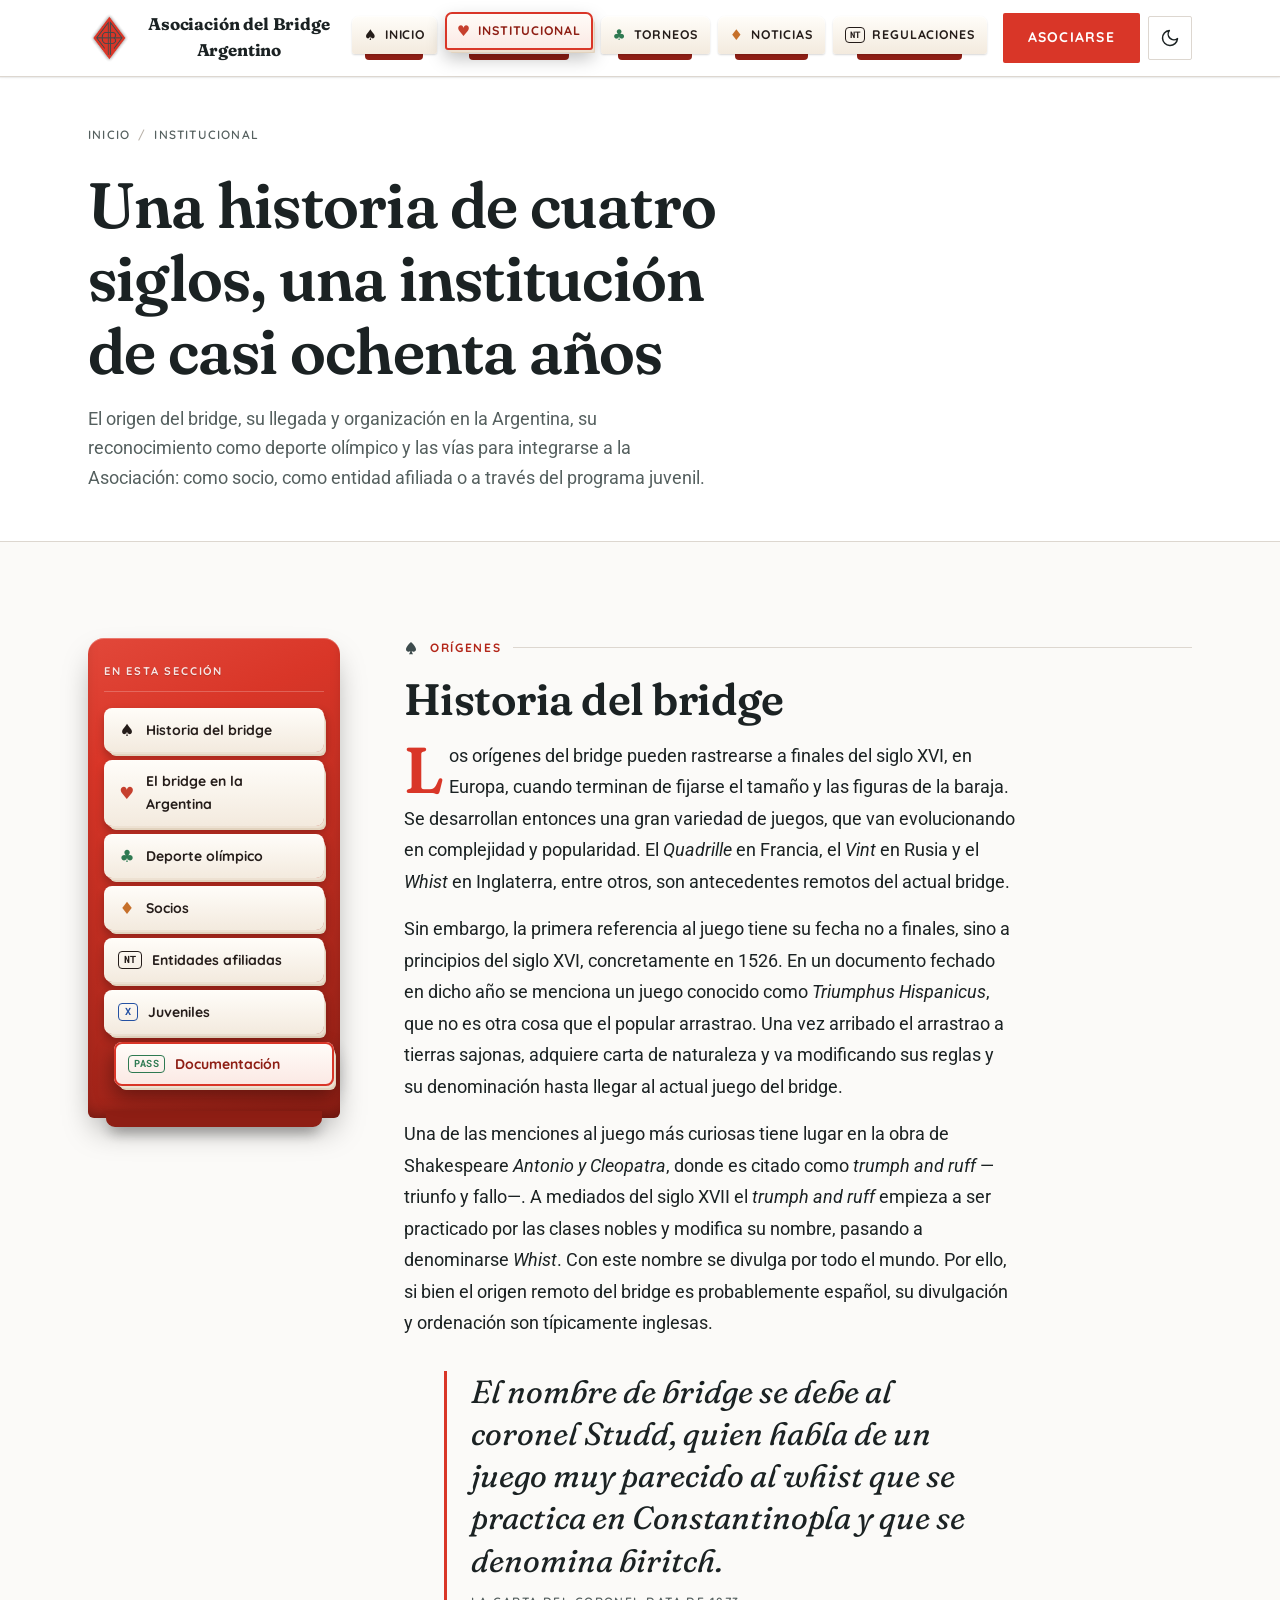
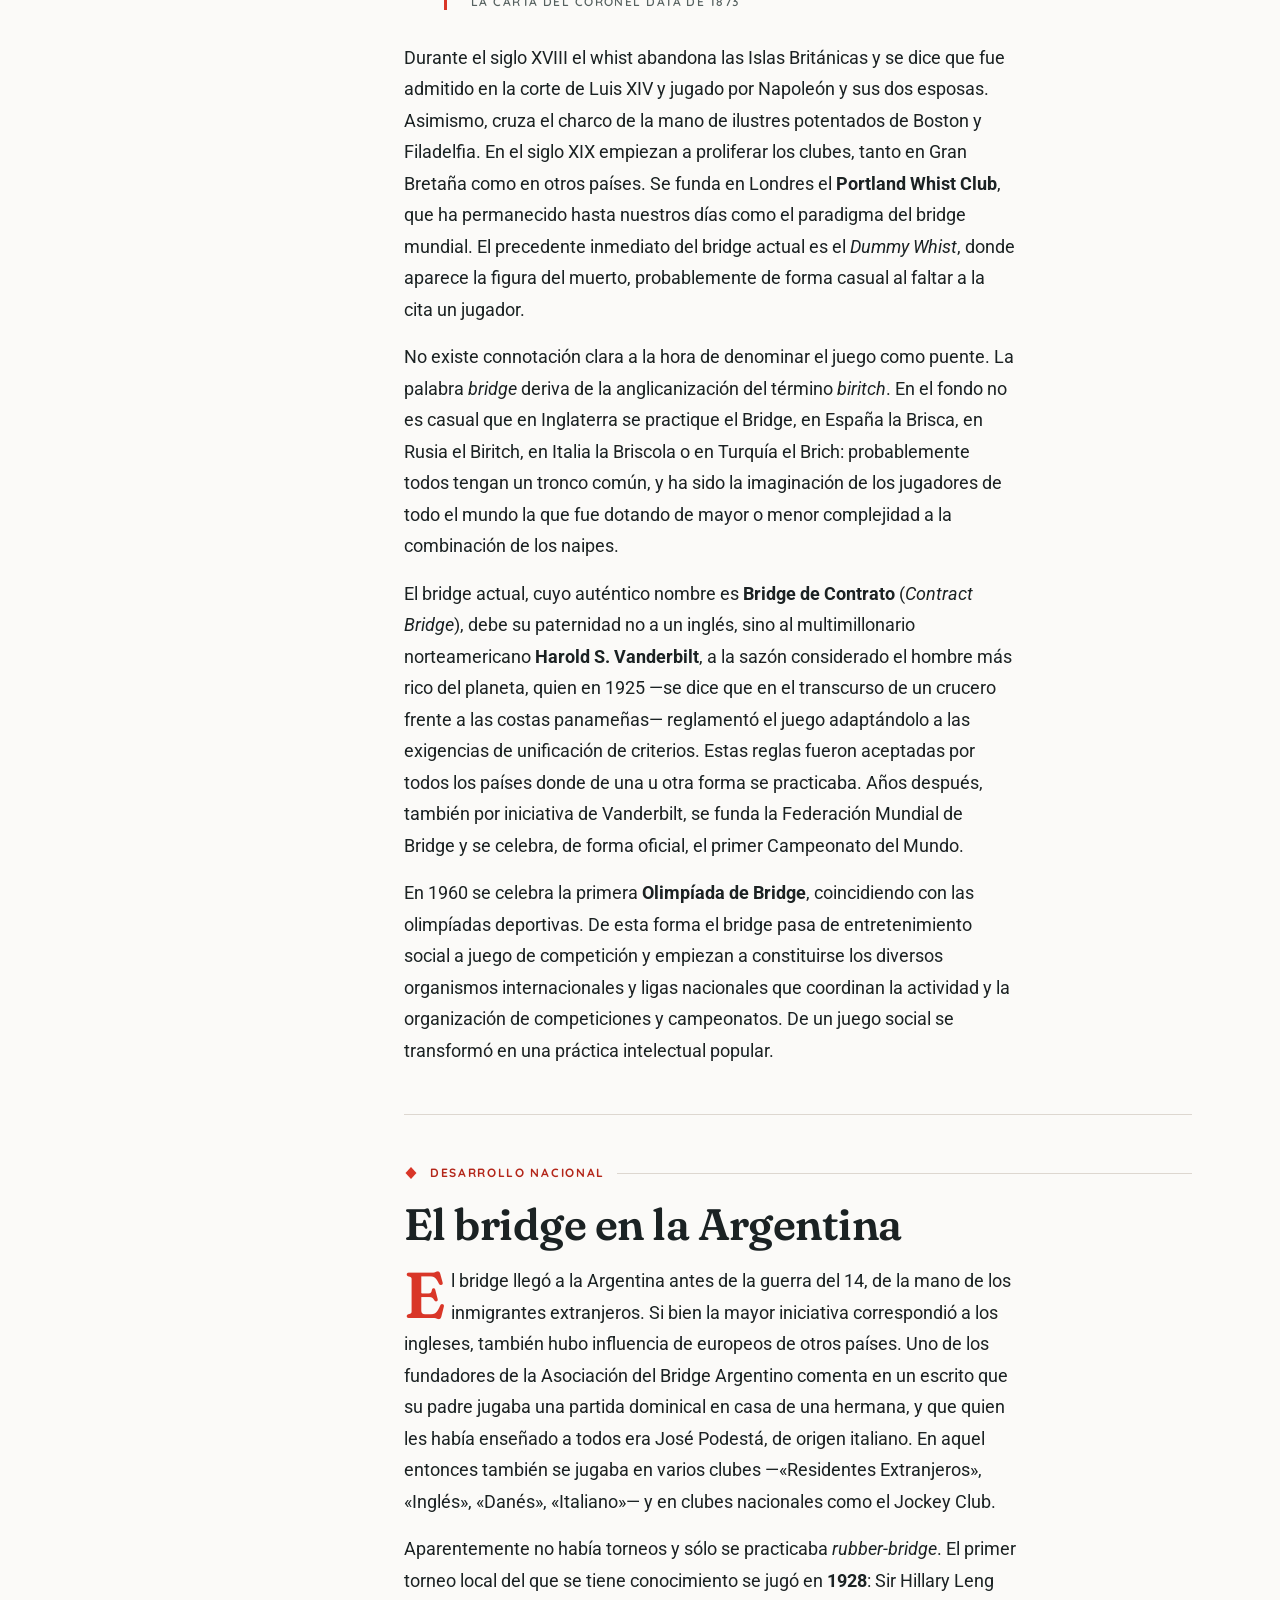
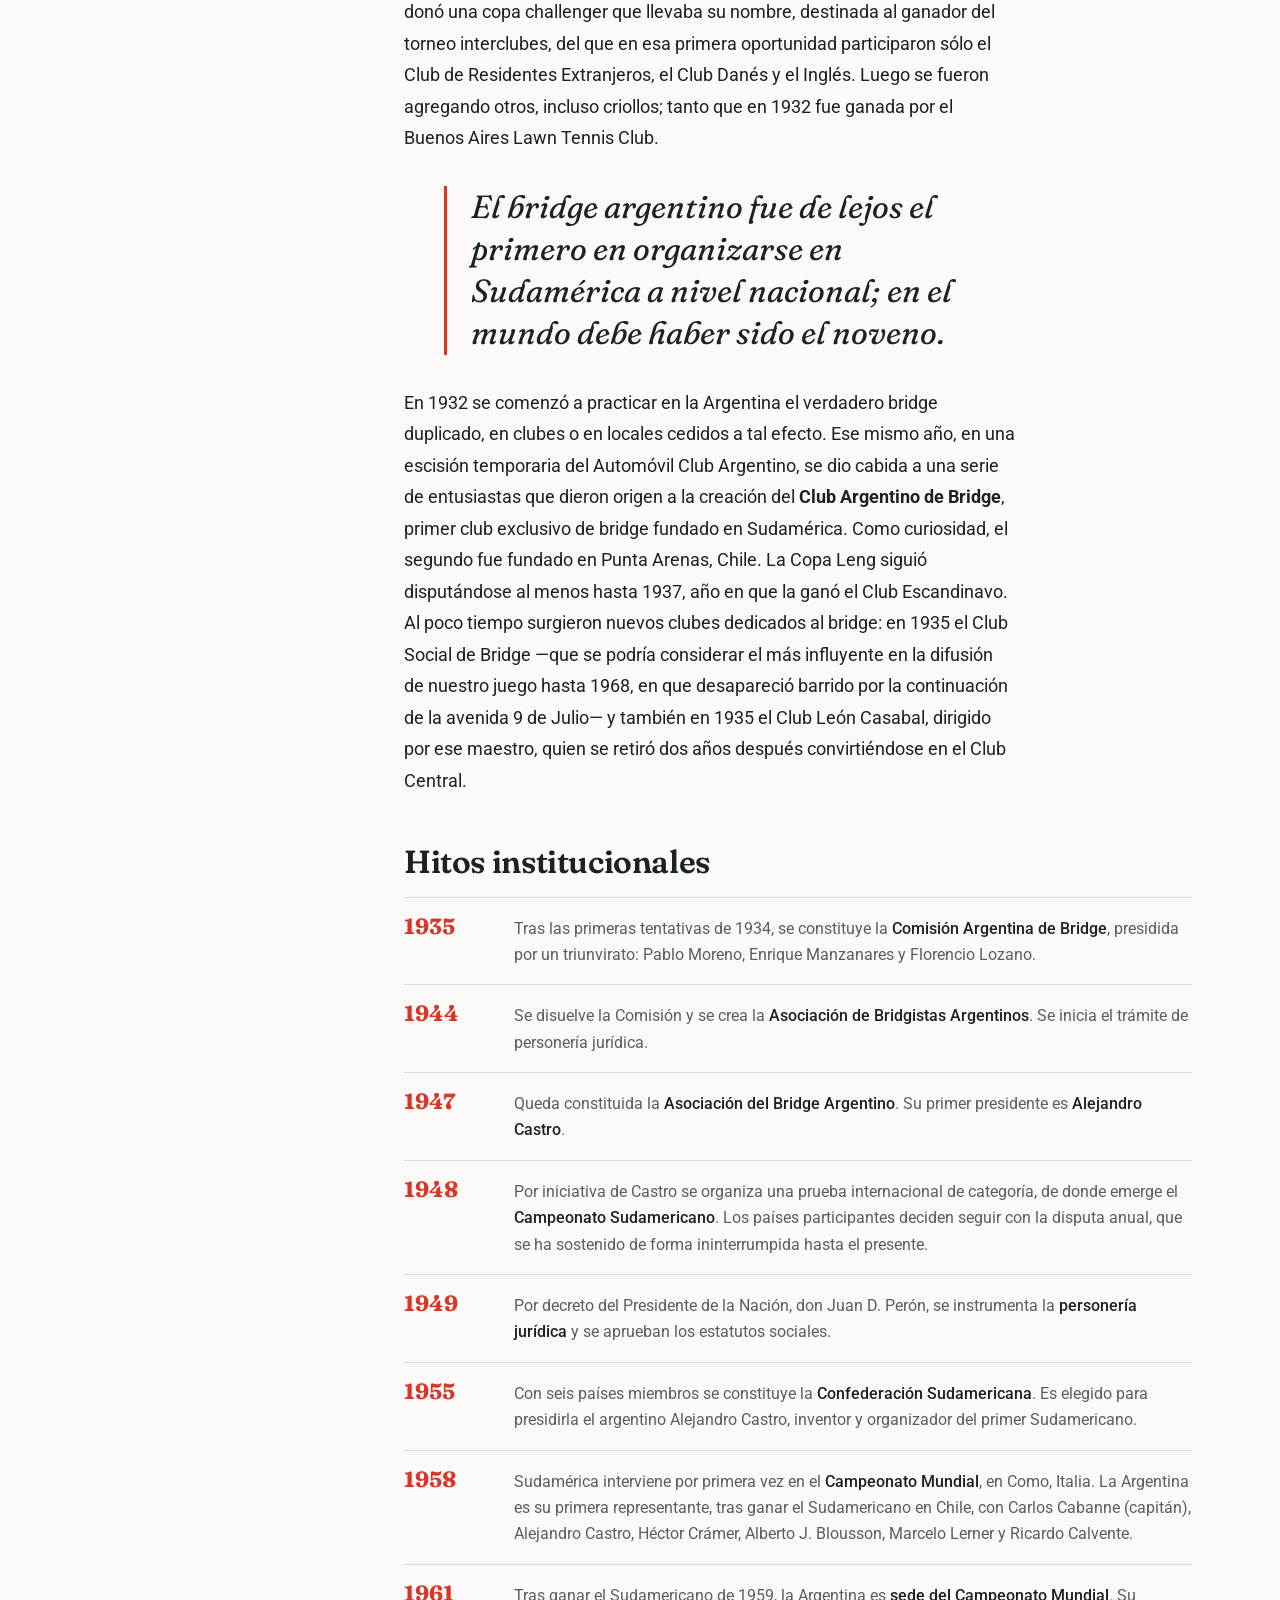
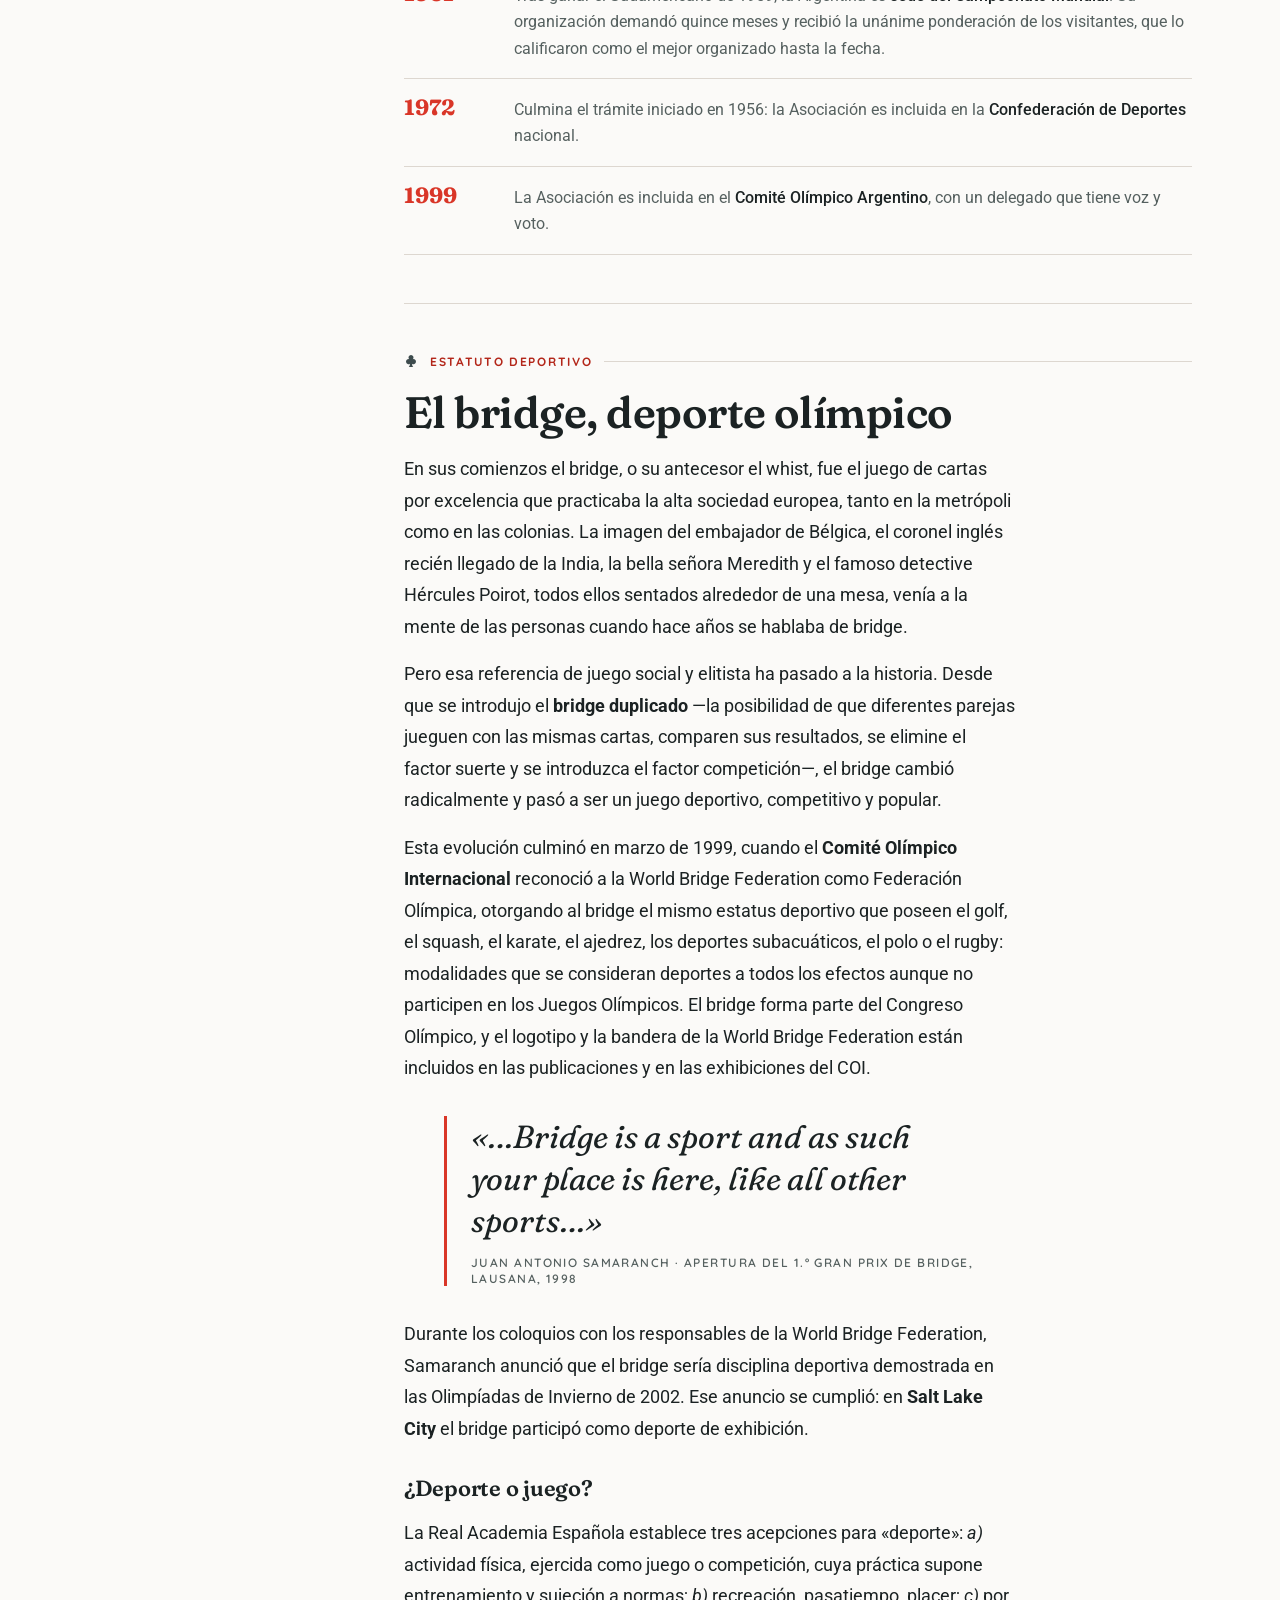
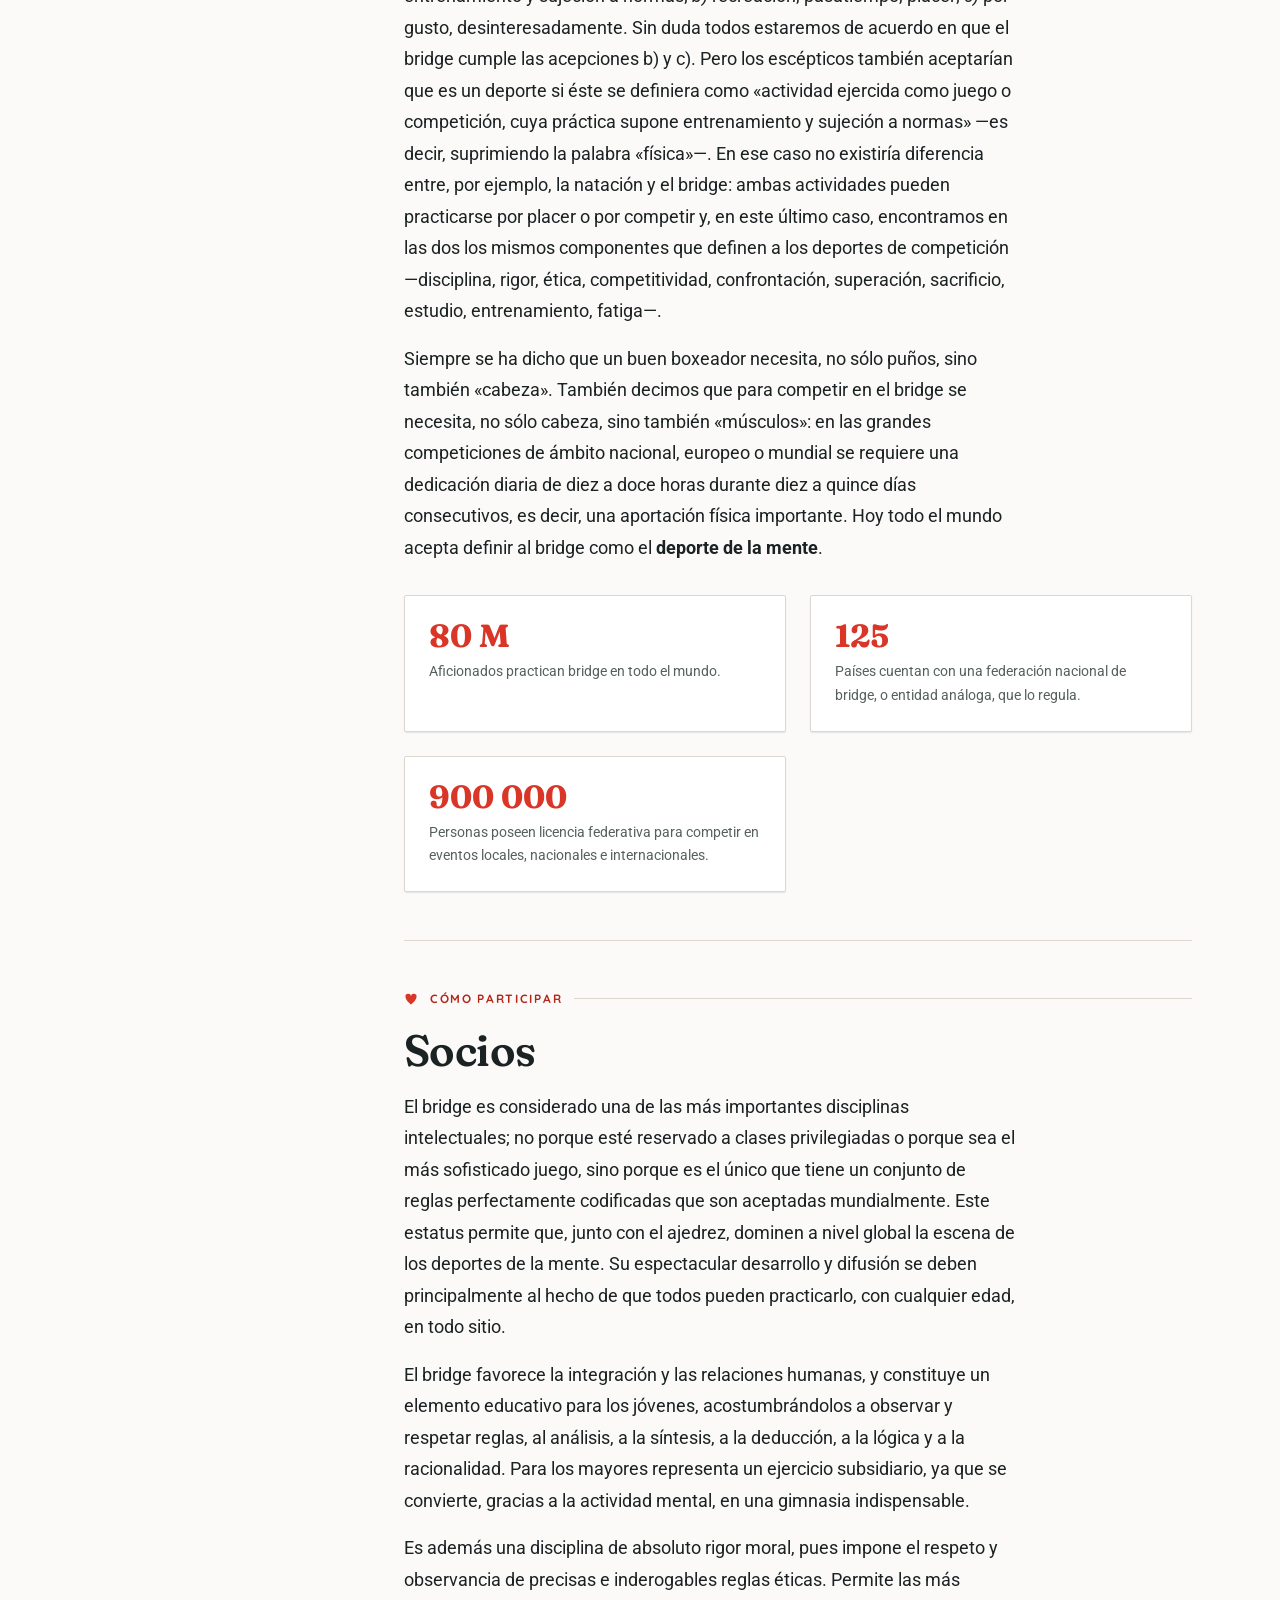
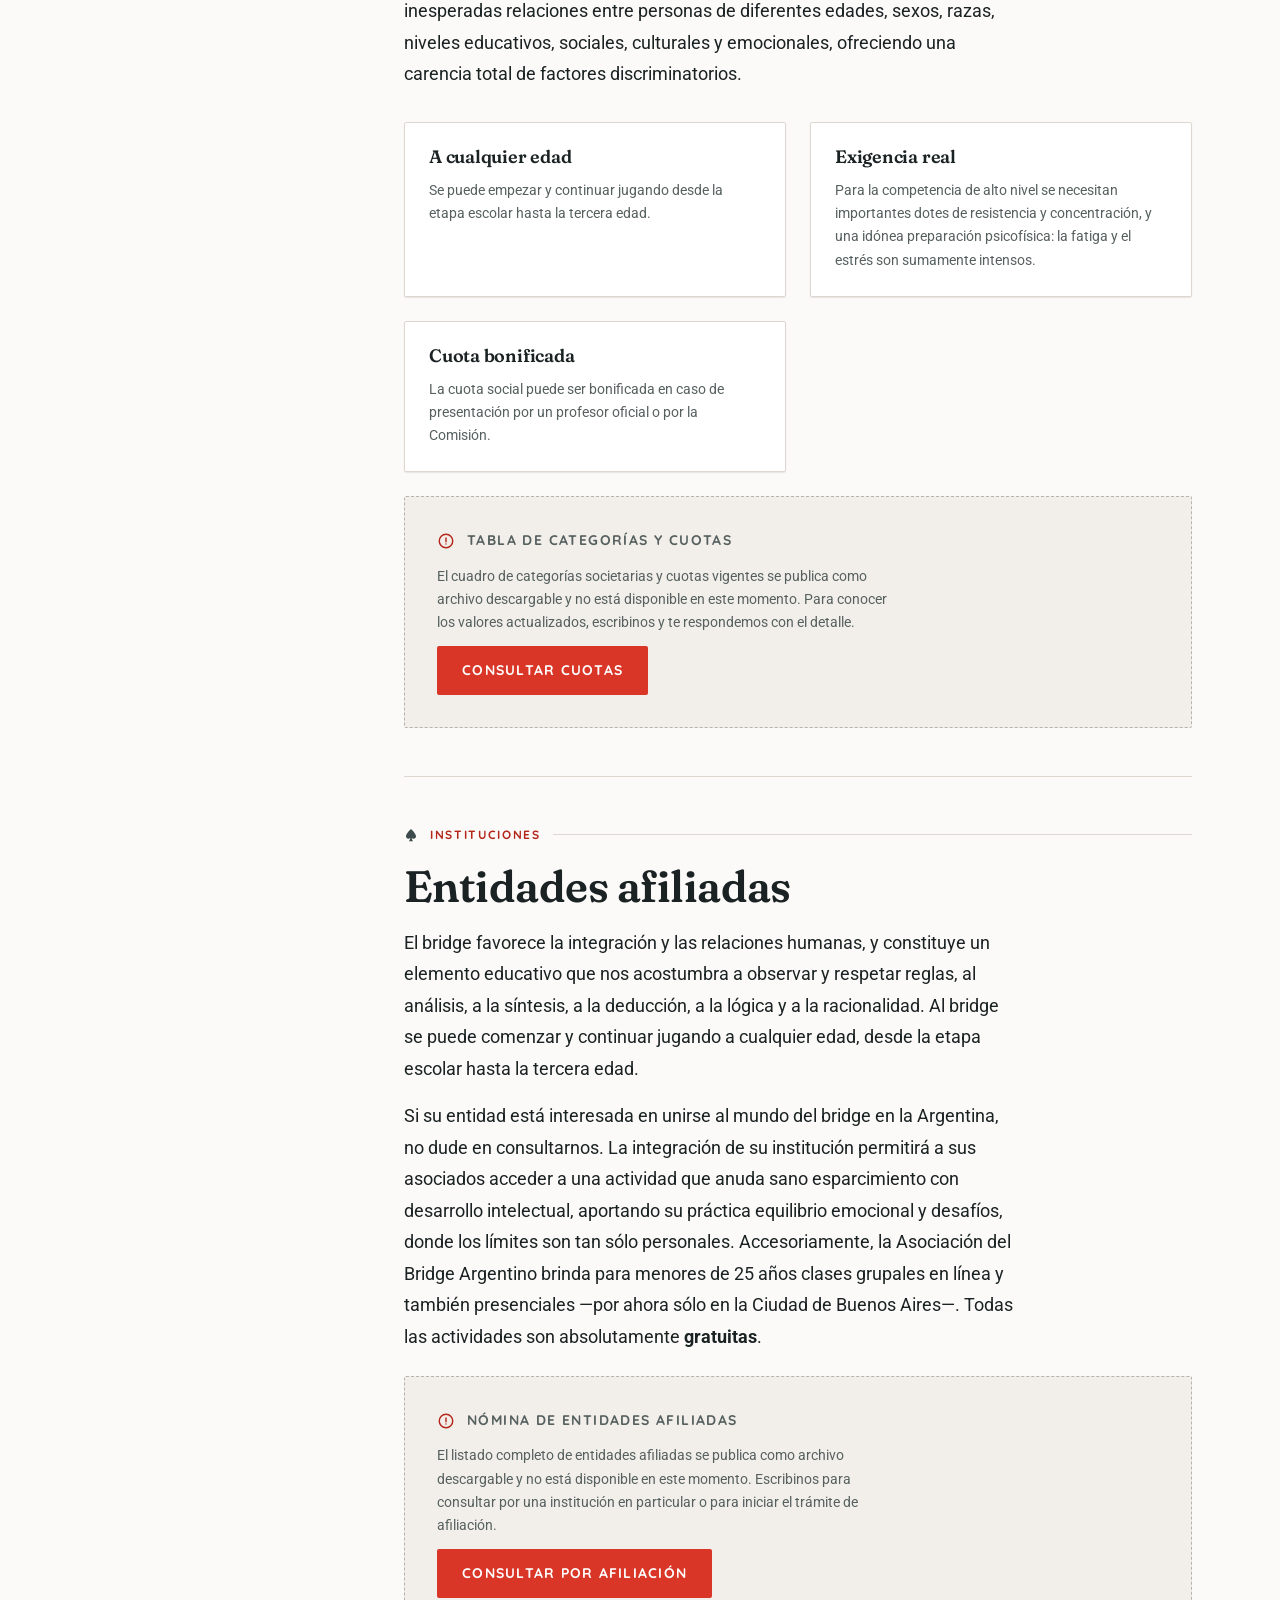
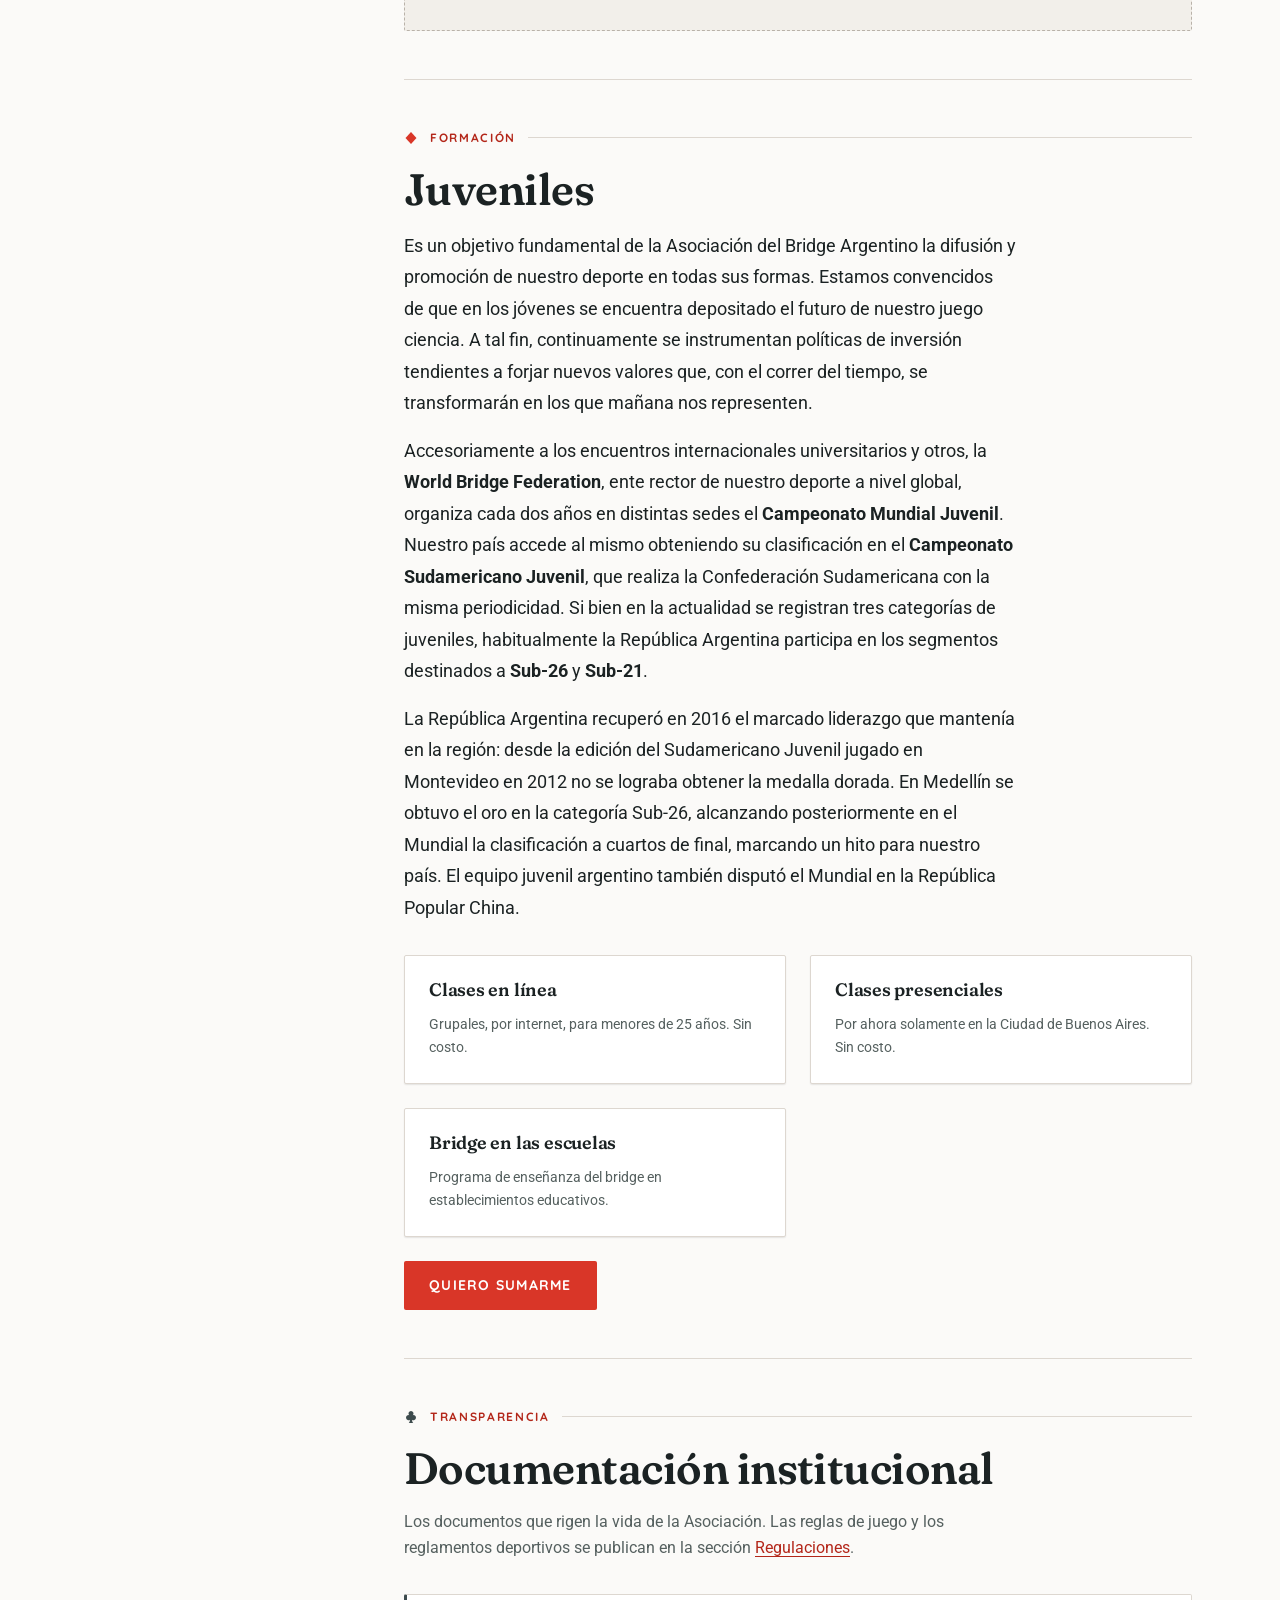
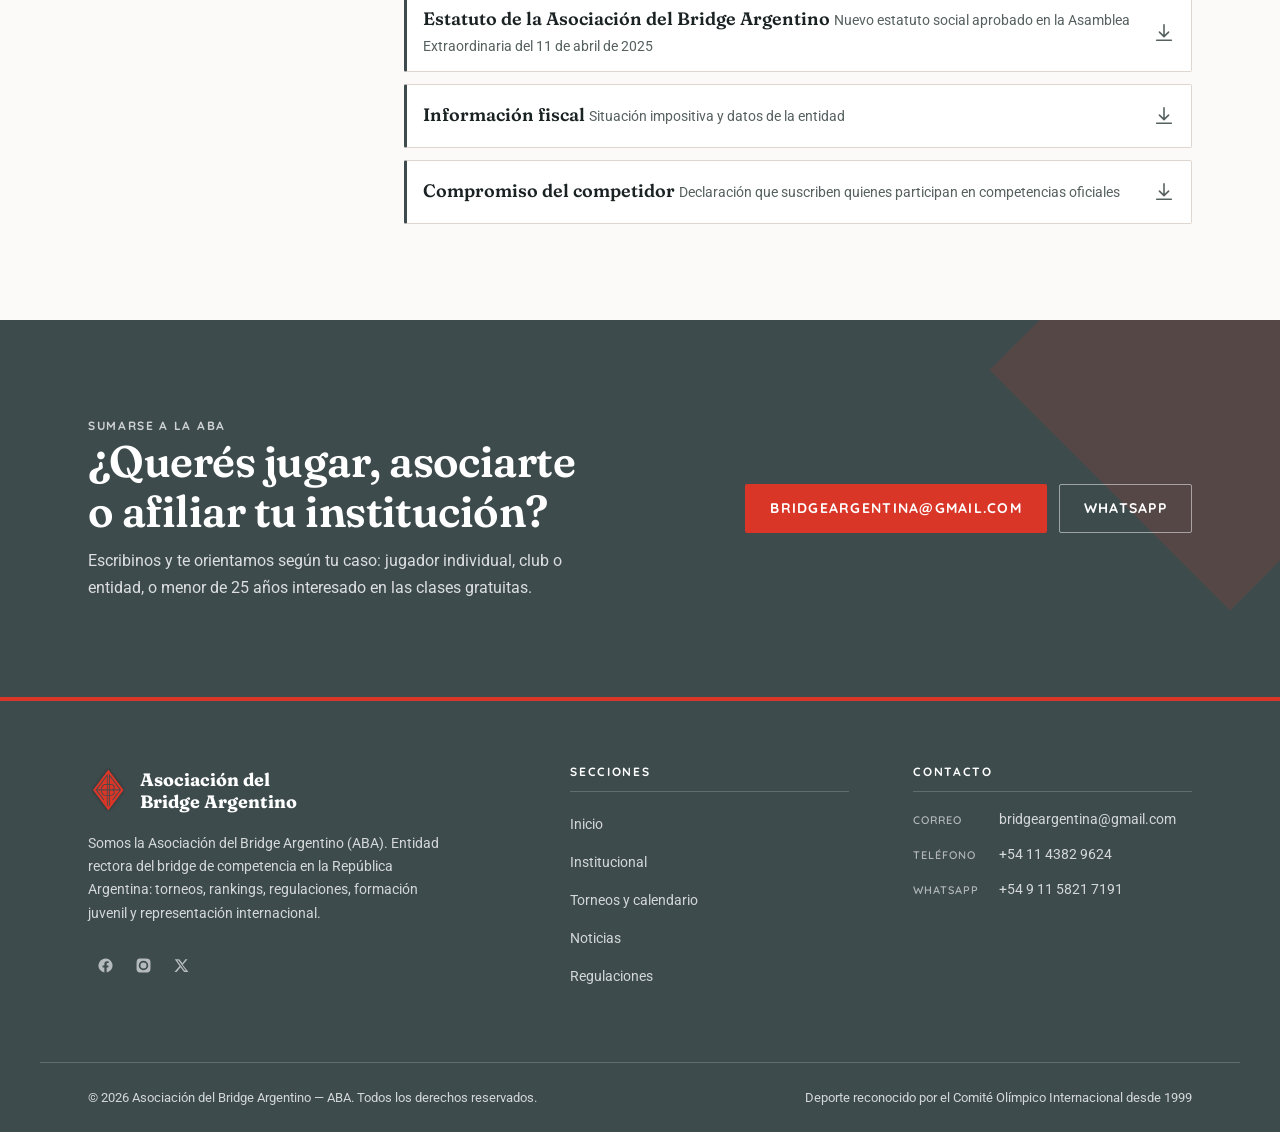
==== institucional.html @ 7f86860b "Sitio web de la Asociación del Bridge Argentino" ====
<!DOCTYPE html>
<html lang="es-AR">
<head>
<meta charset="UTF-8">
<meta name="viewport" content="width=device-width, initial-scale=1">
<title>Institucional — Asociación del Bridge Argentino</title>
<meta name="description" content="Historia del bridge, su desarrollo en la Argentina, su reconocimiento como deporte olímpico, cómo asociarse, entidades afiliadas y el programa juvenil de la ABA.">
<link rel="icon" href="Media/ABAlogo.png">
<link rel="stylesheet" href="assets/css/aba.css">
</head>
<body>

<a class="skip-link" href="#main">Saltar al contenido</a>

<header class="masthead">
  <div class="container masthead__inner">
    <a class="brand" href="index.html">
      <img class="brand__mark" src="Media/ABAlogo.png" alt="Asociación del Bridge Argentino" width="42" height="53">
      <span class="brand__text">
        <span class="brand__name">Asociación del Bridge Argentino</span>
      </span>
    </a>
    <nav class="nav" aria-label="Navegación principal">
      <ul class="nav__list">
        <li><a class="nav__link" href="index.html">Inicio</a></li>
        <li><a class="nav__link" href="institucional.html" aria-current="page">Institucional</a></li>
        <li><a class="nav__link" href="torneos.html">Torneos</a></li>
        <li><a class="nav__link" href="noticias.html">Noticias</a></li>
        <li><a class="nav__link" href="regulaciones.html">Regulaciones</a></li>
      </ul>
    </nav>
    <div class="masthead__actions">
      <a class="btn" href="#socios">Asociarse</a>
      <button class="icon-btn theme-toggle" type="button" aria-label="Cambiar de tema">
        <svg class="icon-moon" viewBox="0 0 24 24" aria-hidden="true"><path d="M21 12.8A9 9 0 1 1 11.2 3a7 7 0 0 0 9.8 9.8z" stroke-linejoin="round"/></svg>
        <svg class="icon-sun" viewBox="0 0 24 24" aria-hidden="true"><circle cx="12" cy="12" r="4"/><path d="M12 2v2M12 20v2M4.9 4.9l1.4 1.4M17.7 17.7l1.4 1.4M2 12h2M20 12h2M4.9 19.1l1.4-1.4M17.7 6.3l1.4-1.4" stroke-linecap="round"/></svg>
      </button>
      <button class="icon-btn icon-btn--menu" type="button" aria-label="Abrir menú" aria-expanded="false" aria-controls="drawer">
        <svg viewBox="0 0 24 24" aria-hidden="true"><path d="M3 6h18M3 12h18M3 18h18" stroke-linecap="round"/></svg>
      </button>
    </div>
  </div>
</header>

<div class="drawer" id="drawer" data-open="false" role="dialog" aria-modal="true" aria-label="Menú de navegación">
  <div class="drawer__scrim" data-close></div>
  <div class="drawer__panel">
    <div class="drawer__head">
      <span class="drawer__title">Navegación</span>
      <button class="icon-btn" type="button" data-close aria-label="Cerrar menú">
        <svg viewBox="0 0 24 24" aria-hidden="true"><path d="M6 6l12 12M18 6L6 18" stroke-linecap="round"/></svg>
      </button>
    </div>
    <ul class="drawer__nav">
      <li><a href="index.html">Inicio</a></li>
      <li><a href="institucional.html" aria-current="page">Institucional</a></li>
      <li><a href="torneos.html">Torneos</a></li>
      <li><a href="noticias.html">Noticias</a></li>
      <li><a href="regulaciones.html">Regulaciones</a></li>
    </ul>
    <div class="drawer__foot">
      <a class="btn" href="#socios" style="width:100%">Asociarse a la ABA</a>
    </div>
  </div>
</div>

<main id="main">

  <div class="page-head">
    <div class="container">
      <nav aria-label="Ruta de navegación">
        <ol class="crumbs">
          <li><a href="index.html">Inicio</a></li>
          <li>Institucional</li>
        </ol>
      </nav>
      <h1>Una historia de cuatro siglos, una institución de casi ochenta años</h1>
      <p class="page-head__lede">
        El origen del bridge, su llegada y organización en la Argentina, su reconocimiento
        como deporte olímpico y las vías para integrarse a la Asociación: como socio,
        como entidad afiliada o a través del programa juvenil.
      </p>
    </div>
  </div>

  <div class="section">
    <div class="container with-toc">

      <!-- Índice lateral -->
      <nav class="toc" aria-label="Secciones de esta página">
        <p class="toc__title">En esta sección</p>
        <ul class="toc__list">
          <li><a href="#historia-bridge">Historia del bridge</a></li>
          <li><a href="#argentina">El bridge en la Argentina</a></li>
          <li><a href="#olimpico">Deporte olímpico</a></li>
          <li><a href="#socios">Socios</a></li>
          <li><a href="#entidades">Entidades afiliadas</a></li>
          <li><a href="#juveniles">Juveniles</a></li>
          <li><a href="#documentacion">Documentación</a></li>
        </ul>
      </nav>

      <div>

        <!-- ============ Historia del bridge ============ -->
        <section class="block" id="historia-bridge" aria-labelledby="historia-bridge-t">
          <p class="eyebrow">
            <svg width="14" height="14" viewBox="0 0 24 24" class="tf-suit-black" style="fill:var(--suit-black)" aria-hidden="true"><path d="M12 1.5C12 1.5 3.4 8.8 3.4 14.1a4.2 4.2 0 0 0 7.3 2.9c-.1 2.2-1 4.2-2.2 5.5h7a9.6 9.6 0 0 1-2.2-5.5 4.2 4.2 0 0 0 7.3-2.9c0-5.3-8.6-12.6-8.6-12.6z"/></svg>
            Orígenes
          </p>
          <h2 id="historia-bridge-t">Historia del bridge</h2>

          <div class="prose prose--drop">
            <p>
              Los orígenes del bridge pueden rastrearse a finales del siglo XVI, en Europa, cuando
              terminan de fijarse el tamaño y las figuras de la baraja. Se desarrollan entonces una
              gran variedad de juegos, que van evolucionando en complejidad y popularidad. El
              <em>Quadrille</em> en Francia, el <em>Vint</em> en Rusia y el <em>Whist</em> en
              Inglaterra, entre otros, son antecedentes remotos del actual bridge.
            </p>
            <p>
              Sin embargo, la primera referencia al juego tiene su fecha no a finales, sino a
              principios del siglo XVI, concretamente en 1526. En un documento fechado en dicho año
              se menciona un juego conocido como <em>Triumphus Hispanicus</em>, que no es otra cosa
              que el popular arrastrao. Una vez arribado el arrastrao a tierras sajonas, adquiere
              carta de naturaleza y va modificando sus reglas y su denominación hasta llegar al
              actual juego del bridge.
            </p>
            <p>
              Una de las menciones al juego más curiosas tiene lugar en la obra de Shakespeare
              <em>Antonio y Cleopatra</em>, donde es citado como <em>trumph and ruff</em> —triunfo y
              fallo—. A mediados del siglo XVII el <em>trumph and ruff</em> empieza a ser practicado
              por las clases nobles y modifica su nombre, pasando a denominarse <em>Whist</em>. Con
              este nombre se divulga por todo el mundo. Por ello, si bien el origen remoto del bridge
              es probablemente español, su divulgación y ordenación son típicamente inglesas.
            </p>

            <blockquote class="pull">
              El nombre de bridge se debe al coronel Studd, quien habla de un juego muy parecido al
              whist que se practica en Constantinopla y que se denomina <em>biritch</em>.
              <cite>La carta del coronel data de 1873</cite>
            </blockquote>

            <p>
              Durante el siglo XVIII el whist abandona las Islas Británicas y se dice que fue
              admitido en la corte de Luis XIV y jugado por Napoleón y sus dos esposas. Asimismo,
              cruza el charco de la mano de ilustres potentados de Boston y Filadelfia. En el siglo
              XIX empiezan a proliferar los clubes, tanto en Gran Bretaña como en otros países. Se
              funda en Londres el <strong>Portland Whist Club</strong>, que ha permanecido hasta
              nuestros días como el paradigma del bridge mundial. El precedente inmediato del bridge
              actual es el <em>Dummy Whist</em>, donde aparece la figura del muerto, probablemente de
              forma casual al faltar a la cita un jugador.
            </p>
            <p>
              No existe connotación clara a la hora de denominar el juego como puente. La palabra
              <em>bridge</em> deriva de la anglicanización del término <em>biritch</em>. En el fondo
              no es casual que en Inglaterra se practique el Bridge, en España la Brisca, en Rusia el
              Biritch, en Italia la Briscola o en Turquía el Brich: probablemente todos tengan un
              tronco común, y ha sido la imaginación de los jugadores de todo el mundo la que fue
              dotando de mayor o menor complejidad a la combinación de los naipes.
            </p>
            <p>
              El bridge actual, cuyo auténtico nombre es <strong>Bridge de Contrato</strong>
              (<em>Contract Bridge</em>), debe su paternidad no a un inglés, sino al multimillonario
              norteamericano <strong>Harold S. Vanderbilt</strong>, a la sazón considerado el hombre
              más rico del planeta, quien en 1925 —se dice que en el transcurso de un crucero frente
              a las costas panameñas— reglamentó el juego adaptándolo a las exigencias de
              unificación de criterios. Estas reglas fueron aceptadas por todos los países donde de
              una u otra forma se practicaba. Años después, también por iniciativa de Vanderbilt, se
              funda la Federación Mundial de Bridge y se celebra, de forma oficial, el primer
              Campeonato del Mundo.
            </p>
            <p>
              En 1960 se celebra la primera <strong>Olimpíada de Bridge</strong>, coincidiendo con
              las olimpíadas deportivas. De esta forma el bridge pasa de entretenimiento social a
              juego de competición y empiezan a constituirse los diversos organismos internacionales
              y ligas nacionales que coordinan la actividad y la organización de competiciones y
              campeonatos. De un juego social se transformó en una práctica intelectual popular.
            </p>
          </div>
        </section>

        <!-- ============ El bridge en la Argentina ============ -->
        <section class="block" id="argentina" aria-labelledby="argentina-t">
          <p class="eyebrow">
            <svg width="14" height="14" viewBox="0 0 24 24" style="fill:var(--suit-red)" aria-hidden="true"><path d="M12 1.6 21.4 12 12 22.4 2.6 12z"/></svg>
            Desarrollo nacional
          </p>
          <h2 id="argentina-t">El bridge en la Argentina</h2>

          <div class="prose prose--drop">
            <p>
              El bridge llegó a la Argentina antes de la guerra del 14, de la mano de los inmigrantes
              extranjeros. Si bien la mayor iniciativa correspondió a los ingleses, también hubo
              influencia de europeos de otros países. Uno de los fundadores de la Asociación del
              Bridge Argentino comenta en un escrito que su padre jugaba una partida dominical en
              casa de una hermana, y que quien les había enseñado a todos era José Podestá, de origen
              italiano. En aquel entonces también se jugaba en varios clubes —«Residentes
              Extranjeros», «Inglés», «Danés», «Italiano»— y en clubes nacionales como el Jockey Club.
            </p>
            <p>
              Aparentemente no había torneos y sólo se practicaba <em>rubber-bridge</em>. El primer
              torneo local del que se tiene conocimiento se jugó en <strong>1928</strong>: Sir
              Hillary Leng donó una copa challenger que llevaba su nombre, destinada al ganador del
              torneo interclubes, del que en esa primera oportunidad participaron sólo el Club de
              Residentes Extranjeros, el Club Danés y el Inglés. Luego se fueron agregando otros,
              incluso criollos; tanto que en 1932 fue ganada por el Buenos Aires Lawn Tennis Club.
            </p>

            <blockquote class="pull">
              El bridge argentino fue de lejos el primero en organizarse en Sudamérica a nivel
              nacional; en el mundo debe haber sido el noveno.
            </blockquote>

            <p>
              En 1932 se comenzó a practicar en la Argentina el verdadero bridge duplicado, en clubes
              o en locales cedidos a tal efecto. Ese mismo año, en una escisión temporaria del
              Automóvil Club Argentino, se dio cabida a una serie de entusiastas que dieron origen a
              la creación del <strong>Club Argentino de Bridge</strong>, primer club exclusivo de
              bridge fundado en Sudamérica. Como curiosidad, el segundo fue fundado en Punta Arenas,
              Chile. La Copa Leng siguió disputándose al menos hasta 1937, año en que la ganó el Club
              Escandinavo. Al poco tiempo surgieron nuevos clubes dedicados al bridge: en 1935 el
              Club Social de Bridge —que se podría considerar el más influyente en la difusión de
              nuestro juego hasta 1968, en que desapareció barrido por la continuación de la avenida
              9 de Julio— y también en 1935 el Club León Casabal, dirigido por ese maestro, quien se
              retiró dos años después convirtiéndose en el Club Central.
            </p>
          </div>

          <h3 style="margin-top:var(--space-7)">Hitos institucionales</h3>
          <ol class="timeline">
            <li class="reveal">
              <span class="timeline__year">1935</span>
              <p class="timeline__what">
                Tras las primeras tentativas de 1934, se constituye la <b>Comisión Argentina de
                Bridge</b>, presidida por un triunvirato: Pablo Moreno, Enrique Manzanares y
                Florencio Lozano.
              </p>
            </li>
            <li class="reveal">
              <span class="timeline__year">1944</span>
              <p class="timeline__what">
                Se disuelve la Comisión y se crea la <b>Asociación de Bridgistas Argentinos</b>. Se
                inicia el trámite de personería jurídica.
              </p>
            </li>
            <li class="reveal">
              <span class="timeline__year">1947</span>
              <p class="timeline__what">
                Queda constituida la <b>Asociación del Bridge Argentino</b>. Su primer presidente es
                <b>Alejandro Castro</b>.
              </p>
            </li>
            <li class="reveal">
              <span class="timeline__year">1948</span>
              <p class="timeline__what">
                Por iniciativa de Castro se organiza una prueba internacional de categoría, de donde
                emerge el <b>Campeonato Sudamericano</b>. Los países participantes deciden seguir con
                la disputa anual, que se ha sostenido de forma ininterrumpida hasta el presente.
              </p>
            </li>
            <li class="reveal">
              <span class="timeline__year">1949</span>
              <p class="timeline__what">
                Por decreto del Presidente de la Nación, don Juan D. Perón, se instrumenta la
                <b>personería jurídica</b> y se aprueban los estatutos sociales.
              </p>
            </li>
            <li class="reveal">
              <span class="timeline__year">1955</span>
              <p class="timeline__what">
                Con seis países miembros se constituye la <b>Confederación Sudamericana</b>. Es
                elegido para presidirla el argentino Alejandro Castro, inventor y organizador del
                primer Sudamericano.
              </p>
            </li>
            <li class="reveal">
              <span class="timeline__year">1958</span>
              <p class="timeline__what">
                Sudamérica interviene por primera vez en el <b>Campeonato Mundial</b>, en Como,
                Italia. La Argentina es su primera representante, tras ganar el Sudamericano en
                Chile, con Carlos Cabanne (capitán), Alejandro Castro, Héctor Crámer, Alberto J.
                Blousson, Marcelo Lerner y Ricardo Calvente.
              </p>
            </li>
            <li class="reveal">
              <span class="timeline__year">1961</span>
              <p class="timeline__what">
                Tras ganar el Sudamericano de 1959, la Argentina es <b>sede del Campeonato
                Mundial</b>. Su organización demandó quince meses y recibió la unánime ponderación de
                los visitantes, que lo calificaron como el mejor organizado hasta la fecha.
              </p>
            </li>
            <li class="reveal">
              <span class="timeline__year">1972</span>
              <p class="timeline__what">
                Culmina el trámite iniciado en 1956: la Asociación es incluida en la
                <b>Confederación de Deportes</b> nacional.
              </p>
            </li>
            <li class="reveal">
              <span class="timeline__year">1999</span>
              <p class="timeline__what">
                La Asociación es incluida en el <b>Comité Olímpico Argentino</b>, con un delegado que
                tiene voz y voto.
              </p>
            </li>
          </ol>
        </section>

        <!-- ============ Deporte olímpico ============ -->
        <section class="block" id="olimpico" aria-labelledby="olimpico-t">
          <p class="eyebrow">
            <svg width="14" height="14" viewBox="0 0 24 24" style="fill:var(--suit-black)" aria-hidden="true"><path d="M12 1.6a4.3 4.3 0 0 1 3.1 7.3 4.3 4.3 0 1 1-1.4 7.6c.1 2.3 1 4.4 2.2 5.9H8.1c1.2-1.5 2.1-3.6 2.2-5.9a4.3 4.3 0 1 1-1.4-7.6A4.3 4.3 0 0 1 12 1.6z"/></svg>
            Estatuto deportivo
          </p>
          <h2 id="olimpico-t">El bridge, deporte olímpico</h2>

          <div class="prose">
            <p>
              En sus comienzos el bridge, o su antecesor el whist, fue el juego de cartas por
              excelencia que practicaba la alta sociedad europea, tanto en la metrópoli como en las
              colonias. La imagen del embajador de Bélgica, el coronel inglés recién llegado de la
              India, la bella señora Meredith y el famoso detective Hércules Poirot, todos ellos
              sentados alrededor de una mesa, venía a la mente de las personas cuando hace años se
              hablaba de bridge.
            </p>
            <p>
              Pero esa referencia de juego social y elitista ha pasado a la historia. Desde que se
              introdujo el <strong>bridge duplicado</strong> —la posibilidad de que diferentes parejas
              jueguen con las mismas cartas, comparen sus resultados, se elimine el factor suerte y se
              introduzca el factor competición—, el bridge cambió radicalmente y pasó a ser un juego
              deportivo, competitivo y popular.
            </p>
            <p>
              Esta evolución culminó en marzo de 1999, cuando el <strong>Comité Olímpico
              Internacional</strong> reconoció a la World Bridge Federation como Federación Olímpica,
              otorgando al bridge el mismo estatus deportivo que poseen el golf, el squash, el karate,
              el ajedrez, los deportes subacuáticos, el polo o el rugby: modalidades que se consideran
              deportes a todos los efectos aunque no participen en los Juegos Olímpicos. El bridge
              forma parte del Congreso Olímpico, y el logotipo y la bandera de la World Bridge
              Federation están incluidos en las publicaciones y en las exhibiciones del COI.
            </p>

            <blockquote class="pull">
              «…Bridge is a sport and as such your place is here, like all other sports…»
              <cite>Juan Antonio Samaranch · Apertura del 1.º Gran Prix de Bridge, Lausana, 1998</cite>
            </blockquote>

            <p>
              Durante los coloquios con los responsables de la World Bridge Federation, Samaranch
              anunció que el bridge sería disciplina deportiva demostrada en las Olimpíadas de
              Invierno de 2002. Ese anuncio se cumplió: en <strong>Salt Lake City</strong> el bridge
              participó como deporte de exhibición.
            </p>

            <h3>¿Deporte o juego?</h3>
            <p>
              La Real Academia Española establece tres acepciones para «deporte»: <em>a)</em>
              actividad física, ejercida como juego o competición, cuya práctica supone entrenamiento
              y sujeción a normas; <em>b)</em> recreación, pasatiempo, placer; <em>c)</em> por gusto,
              desinteresadamente. Sin duda todos estaremos de acuerdo en que el bridge cumple las
              acepciones b) y c). Pero los escépticos también aceptarían que es un deporte si éste se
              definiera como «actividad ejercida como juego o competición, cuya práctica supone
              entrenamiento y sujeción a normas» —es decir, suprimiendo la palabra «física»—. En ese
              caso no existiría diferencia entre, por ejemplo, la natación y el bridge: ambas
              actividades pueden practicarse por placer o por competir y, en este último caso,
              encontramos en las dos los mismos componentes que definen a los deportes de competición
              —disciplina, rigor, ética, competitividad, confrontación, superación, sacrificio,
              estudio, entrenamiento, fatiga—.
            </p>
            <p>
              Siempre se ha dicho que un buen boxeador necesita, no sólo puños, sino también
              «cabeza». También decimos que para competir en el bridge se necesita, no sólo cabeza,
              sino también «músculos»: en las grandes competiciones de ámbito nacional, europeo o
              mundial se requiere una dedicación diaria de diez a doce horas durante diez a quince
              días consecutivos, es decir, una aportación física importante. Hoy todo el mundo acepta
              definir al bridge como el <strong>deporte de la mente</strong>.
            </p>
          </div>

          <div class="card-grid" style="margin-top:var(--space-6)">
            <div class="card">
              <div class="factbar__num">80 M</div>
              <p>Aficionados practican bridge en todo el mundo.</p>
            </div>
            <div class="card">
              <div class="factbar__num">125</div>
              <p>Países cuentan con una federación nacional de bridge, o entidad análoga, que lo regula.</p>
            </div>
            <div class="card">
              <div class="factbar__num">900 000</div>
              <p>Personas poseen licencia federativa para competir en eventos locales, nacionales e internacionales.</p>
            </div>
          </div>
        </section>

        <!-- ============ Socios ============ -->
        <section class="block" id="socios" aria-labelledby="socios-t">
          <p class="eyebrow">
            <svg width="14" height="14" viewBox="0 0 24 24" style="fill:var(--suit-red)" aria-hidden="true"><path d="M12 21.6S2.6 14.4 2.6 8.6a4.7 4.7 0 0 1 9.4-1.9 4.7 4.7 0 0 1 9.4 1.9c0 5.8-9.4 13-9.4 13z"/></svg>
            Cómo participar
          </p>
          <h2 id="socios-t">Socios</h2>

          <div class="prose">
            <p>
              El bridge es considerado una de las más importantes disciplinas intelectuales; no porque
              esté reservado a clases privilegiadas o porque sea el más sofisticado juego, sino porque
              es el único que tiene un conjunto de reglas perfectamente codificadas que son aceptadas
              mundialmente. Este estatus permite que, junto con el ajedrez, dominen a nivel global la
              escena de los deportes de la mente. Su espectacular desarrollo y difusión se deben
              principalmente al hecho de que todos pueden practicarlo, con cualquier edad, en todo
              sitio.
            </p>
            <p>
              El bridge favorece la integración y las relaciones humanas, y constituye un elemento
              educativo para los jóvenes, acostumbrándolos a observar y respetar reglas, al análisis,
              a la síntesis, a la deducción, a la lógica y a la racionalidad. Para los mayores
              representa un ejercicio subsidiario, ya que se convierte, gracias a la actividad mental,
              en una gimnasia indispensable.
            </p>
            <p>
              Es además una disciplina de absoluto rigor moral, pues impone el respeto y observancia
              de precisas e inderogables reglas éticas. Permite las más inesperadas relaciones entre
              personas de diferentes edades, sexos, razas, niveles educativos, sociales, culturales y
              emocionales, ofreciendo una carencia total de factores discriminatorios.
            </p>
          </div>

          <div class="card-grid" style="margin-top:var(--space-6)">
            <div class="card">
              <h3>A cualquier edad</h3>
              <p>Se puede empezar y continuar jugando desde la etapa escolar hasta la tercera edad.</p>
            </div>
            <div class="card">
              <h3>Exigencia real</h3>
              <p>Para la competencia de alto nivel se necesitan importantes dotes de resistencia y concentración, y una idónea preparación psicofísica: la fatiga y el estrés son sumamente intensos.</p>
            </div>
            <div class="card">
              <h3>Cuota bonificada</h3>
              <p>La cuota social puede ser bonificada en caso de presentación por un profesor oficial o por la Comisión.</p>
            </div>
          </div>

          <div class="empty" style="margin-top:var(--space-5)">
            <p class="empty__title">
              <svg viewBox="0 0 24 24" aria-hidden="true"><circle cx="12" cy="12" r="9"/><path d="M12 8v5M12 16h.01" stroke-linecap="round"/></svg>
              Tabla de categorías y cuotas
            </p>
            <p>
              El cuadro de categorías societarias y cuotas vigentes se publica como archivo
              descargable y no está disponible en este momento. Para conocer los valores actualizados,
              escribinos y te respondemos con el detalle.
            </p>
            <a class="btn" href="https://wa.me/5491158217191?text=Hola%2C%20quisiera%20consultar%20sobre%20las%20cuotas%20y%20categor%C3%ADas%20de%20socio%20de%20la%20ABA." target="_blank" rel="noopener">Consultar cuotas</a>
          </div>
        </section>

        <!-- ============ Entidades afiliadas ============ -->
        <section class="block" id="entidades" aria-labelledby="entidades-t">
          <p class="eyebrow">
            <svg width="14" height="14" viewBox="0 0 24 24" style="fill:var(--suit-black)" aria-hidden="true"><path d="M12 1.5C12 1.5 3.4 8.8 3.4 14.1a4.2 4.2 0 0 0 7.3 2.9c-.1 2.2-1 4.2-2.2 5.5h7a9.6 9.6 0 0 1-2.2-5.5 4.2 4.2 0 0 0 7.3-2.9c0-5.3-8.6-12.6-8.6-12.6z"/></svg>
            Instituciones
          </p>
          <h2 id="entidades-t">Entidades afiliadas</h2>

          <div class="prose">
            <p>
              El bridge favorece la integración y las relaciones humanas, y constituye un elemento
              educativo que nos acostumbra a observar y respetar reglas, al análisis, a la síntesis, a
              la deducción, a la lógica y a la racionalidad. Al bridge se puede comenzar y continuar
              jugando a cualquier edad, desde la etapa escolar hasta la tercera edad.
            </p>
            <p>
              Si su entidad está interesada en unirse al mundo del bridge en la Argentina, no dude en
              consultarnos. La integración de su institución permitirá a sus asociados acceder a una
              actividad que anuda sano esparcimiento con desarrollo intelectual, aportando su práctica
              equilibrio emocional y desafíos, donde los límites son tan sólo personales.
              Accesoriamente, la Asociación del Bridge Argentino brinda para menores de 25 años clases
              grupales en línea y también presenciales —por ahora sólo en la Ciudad de Buenos Aires—.
              Todas las actividades son absolutamente <strong>gratuitas</strong>.
            </p>
          </div>

          <div class="empty" style="margin-top:var(--space-5)">
            <p class="empty__title">
              <svg viewBox="0 0 24 24" aria-hidden="true"><circle cx="12" cy="12" r="9"/><path d="M12 8v5M12 16h.01" stroke-linecap="round"/></svg>
              Nómina de entidades afiliadas
            </p>
            <p>
              El listado completo de entidades afiliadas se publica como archivo descargable y no está
              disponible en este momento. Escribinos para consultar por una institución en particular
              o para iniciar el trámite de afiliación.
            </p>
            <a class="btn" href="https://wa.me/5491158217191?text=Hola%2C%20quisiera%20consultar%20sobre%20la%20afiliaci%C3%B3n%20de%20una%20entidad%20a%20la%20ABA." target="_blank" rel="noopener">Consultar por afiliación</a>
          </div>
        </section>

        <!-- ============ Juveniles ============ -->
        <section class="block" id="juveniles" aria-labelledby="juveniles-t">
          <p class="eyebrow">
            <svg width="14" height="14" viewBox="0 0 24 24" style="fill:var(--suit-red)" aria-hidden="true"><path d="M12 1.6 21.4 12 12 22.4 2.6 12z"/></svg>
            Formación
          </p>
          <h2 id="juveniles-t">Juveniles</h2>

          <div class="prose">
            <p>
              Es un objetivo fundamental de la Asociación del Bridge Argentino la difusión y promoción
              de nuestro deporte en todas sus formas. Estamos convencidos de que en los jóvenes se
              encuentra depositado el futuro de nuestro juego ciencia. A tal fin, continuamente se
              instrumentan políticas de inversión tendientes a forjar nuevos valores que, con el
              correr del tiempo, se transformarán en los que mañana nos representen.
            </p>
            <p>
              Accesoriamente a los encuentros internacionales universitarios y otros, la
              <strong>World Bridge Federation</strong>, ente rector de nuestro deporte a nivel global,
              organiza cada dos años en distintas sedes el <strong>Campeonato Mundial Juvenil</strong>.
              Nuestro país accede al mismo obteniendo su clasificación en el <strong>Campeonato
              Sudamericano Juvenil</strong>, que realiza la Confederación Sudamericana con la misma
              periodicidad. Si bien en la actualidad se registran tres categorías de juveniles,
              habitualmente la República Argentina participa en los segmentos destinados a
              <strong>Sub-26</strong> y <strong>Sub-21</strong>.
            </p>
            <p>
              La República Argentina recuperó en 2016 el marcado liderazgo que mantenía en la región:
              desde la edición del Sudamericano Juvenil jugado en Montevideo en 2012 no se lograba
              obtener la medalla dorada. En Medellín se obtuvo el oro en la categoría Sub-26,
              alcanzando posteriormente en el Mundial la clasificación a cuartos de final, marcando un
              hito para nuestro país. El equipo juvenil argentino también disputó el Mundial en la
              República Popular China.
            </p>
          </div>

          <div class="card-grid" style="margin-top:var(--space-6)">
            <div class="card">
              <h3>Clases en línea</h3>
              <p>Grupales, por internet, para menores de 25 años. Sin costo.</p>
            </div>
            <div class="card">
              <h3>Clases presenciales</h3>
              <p>Por ahora solamente en la Ciudad de Buenos Aires. Sin costo.</p>
            </div>
            <div class="card">
              <h3>Bridge en las escuelas</h3>
              <p>Programa de enseñanza del bridge en establecimientos educativos.</p>
            </div>
          </div>

          <div class="btn-row" style="margin-top:var(--space-5)">
            <a class="btn" href="https://wa.me/5491158217191?text=Hola%2C%20quisiera%20sumarme%20al%20programa%20juvenil%20de%20la%20ABA." target="_blank" rel="noopener">Quiero sumarme</a>
          </div>
        </section>

        <!-- ============ Documentación ============ -->
        <section class="block" id="documentacion" aria-labelledby="documentacion-t">
          <p class="eyebrow">
            <svg width="14" height="14" viewBox="0 0 24 24" style="fill:var(--suit-black)" aria-hidden="true"><path d="M12 1.6a4.3 4.3 0 0 1 3.1 7.3 4.3 4.3 0 1 1-1.4 7.6c.1 2.3 1 4.4 2.2 5.9H8.1c1.2-1.5 2.1-3.6 2.2-5.9a4.3 4.3 0 1 1-1.4-7.6A4.3 4.3 0 0 1 12 1.6z"/></svg>
            Transparencia
          </p>
          <h2 id="documentacion-t">Documentación institucional</h2>
          <p class="section-head" style="max-width:var(--measure);color:var(--ink-2)">
            Los documentos que rigen la vida de la Asociación. Las reglas de juego y los
            reglamentos deportivos se publican en la sección <a href="regulaciones.html">Regulaciones</a>.
          </p>

          <ul class="downloads">
            <li>
              <a class="download" href="regulaciones.html#estatuto">
                <span class="download__body">
                  <span class="download__name">Estatuto de la Asociación del Bridge Argentino</span>
                  <span class="download__note">Nuevo estatuto social aprobado en la Asamblea Extraordinaria del 11 de abril de 2025</span>
                </span>
                <span class="download__icon"><svg viewBox="0 0 24 24" aria-hidden="true"><path d="M12 3v12M7 11l5 5 5-5M4 20h16" stroke-linecap="round" stroke-linejoin="round"/></svg></span>
              </a>
            </li>
            <li>
              <a class="download" href="regulaciones.html#fiscal">
                <span class="download__body">
                  <span class="download__name">Información fiscal</span>
                  <span class="download__note">Situación impositiva y datos de la entidad</span>
                </span>
                <span class="download__icon"><svg viewBox="0 0 24 24" aria-hidden="true"><path d="M12 3v12M7 11l5 5 5-5M4 20h16" stroke-linecap="round" stroke-linejoin="round"/></svg></span>
              </a>
            </li>
            <li>
              <a class="download" href="regulaciones.html#compromiso">
                <span class="download__body">
                  <span class="download__name">Compromiso del competidor</span>
                  <span class="download__note">Declaración que suscriben quienes participan en competencias oficiales</span>
                </span>
                <span class="download__icon"><svg viewBox="0 0 24 24" aria-hidden="true"><path d="M12 3v12M7 11l5 5 5-5M4 20h16" stroke-linecap="round" stroke-linejoin="round"/></svg></span>
              </a>
            </li>
          </ul>
        </section>

      </div>
    </div>
  </div>

  <section class="section section--tight cta">
    <div class="container cta__inner">
      <div>
        <p class="eyebrow eyebrow--plain" style="color:#fff;opacity:.75">Sumarse a la ABA</p>
        <h2>¿Querés jugar, asociarte o afiliar tu institución?</h2>
        <p>Escribinos y te orientamos según tu caso: jugador individual, club o entidad, o menor de 25 años interesado en las clases gratuitas.</p>
      </div>
      <div class="btn-row">
        <a class="btn" href="mailto:bridgeargentina@gmail.com">bridgeargentina@gmail.com</a>
        <a class="btn btn--outline" href="https://wa.me/5491158217191">WhatsApp</a>
      </div>
    </div>
  </section>

</main>

<footer class="footer">
  <div class="container footer__top">
    <div>
      <div class="footer__brand">
        <img src="Media/ABAlogo.png" alt="" width="40" height="51">
        <strong>Asociación del<br>Bridge Argentino</strong>
      </div>
      <p class="footer__about">
        Somos la Asociación del Bridge Argentino (ABA). Entidad rectora del bridge de competencia
        en la República Argentina: torneos, rankings, regulaciones, formación juvenil y
        representación internacional.
      </p>
      <nav class="social" aria-label="Redes sociales de la ABA">
        <a href="https://www.facebook.com/Asociacin-del-Bridge-Argentino-195851437107164/" aria-label="ABA en Facebook">
          <svg viewBox="0 0 24 24" aria-hidden="true"><path d="M22 12a10 10 0 1 0-11.6 9.9v-7H7.9V12h2.5V9.8c0-2.5 1.5-3.9 3.8-3.9 1.1 0 2.2.2 2.2.2v2.4h-1.2c-1.2 0-1.6.8-1.6 1.6V12h2.7l-.4 2.9h-2.3v7A10 10 0 0 0 22 12z"/></svg>
        </a>
        <a href="https://www.instagram.com/" aria-label="ABA en Instagram">
          <svg viewBox="0 0 24 24" aria-hidden="true"><path d="M12 2.2c3.2 0 3.6 0 4.9.1 1.2.1 1.8.2 2.2.4.6.2 1 .5 1.4.9.4.4.7.8.9 1.4.2.4.4 1 .4 2.2.1 1.3.1 1.7.1 4.9s0 3.6-.1 4.9c-.1 1.2-.2 1.8-.4 2.2-.2.6-.5 1-.9 1.4-.4.4-.8.7-1.4.9-.4.2-1 .4-2.2.4-1.3.1-1.7.1-4.9.1s-3.6 0-4.9-.1c-1.2-.1-1.8-.2-2.2-.4-.6-.2-1-.5-1.4-.9-.4-.4-.7-.8-.9-1.4-.2-.4-.4-1-.4-2.2C2.2 15.6 2.2 15.2 2.2 12s0-3.6.1-4.9c.1-1.2.2-1.8.4-2.2.2-.6.5-1 .9-1.4.4-.4.8-.7 1.4-.9.4-.2 1-.4 2.2-.4C8.4 2.2 8.8 2.2 12 2.2zm0 3.1A6.7 6.7 0 1 0 18.7 12 6.7 6.7 0 0 0 12 5.3zm0 11A4.3 4.3 0 1 1 16.3 12 4.3 4.3 0 0 1 12 16.3zm6.9-11.2a1.6 1.6 0 1 1-1.6-1.6 1.6 1.6 0 0 1 1.6 1.6z"/></svg>
        </a>
        <a href="https://x.com/" aria-label="ABA en X">
          <svg viewBox="0 0 24 24" aria-hidden="true"><path d="M17.5 3h3.1l-6.8 7.8L21.8 21h-6.2l-4.9-6.4L5.1 21H2l7.3-8.3L2.5 3h6.4l4.4 5.8zm-1.1 16.1h1.7L7.7 4.8H5.9z"/></svg>
        </a>
      </nav>
    </div>
    <div>
      <h2 class="footer__title">Secciones</h2>
      <ul class="footer__links">
        <li><a href="index.html">Inicio</a></li>
        <li><a href="institucional.html">Institucional</a></li>
        <li><a href="torneos.html">Torneos y calendario</a></li>
        <li><a href="noticias.html">Noticias</a></li>
        <li><a href="regulaciones.html">Regulaciones</a></li>
      </ul>
    </div>
    <div>
      <h2 class="footer__title">Contacto</h2>
      <ul class="footer__contact">
        <li><dfn>Correo</dfn><a href="mailto:bridgeargentina@gmail.com">bridgeargentina@gmail.com</a></li>
        <li><dfn>Teléfono</dfn><a href="tel:+541143829624">+54 11 4382 9624</a></li>
        <li><dfn>WhatsApp</dfn><a href="https://wa.me/5491158217191">+54 9 11 5821 7191</a></li>
      </ul>
    </div>
  </div>
  <div class="container footer__bottom">
    <span>© <span data-year>2026</span> Asociación del Bridge Argentino — ABA. Todos los derechos reservados.</span>
    <span>Deporte reconocido por el Comité Olímpico Internacional desde 1999</span>
  </div>
</footer>

<script src="assets/js/aba.js"></script>
</body>
</html>
---- assets/css/aba.css ----
@import url('https://fonts.googleapis.com/css2?family=Fraunces:ital,opsz,wght@0,9..144,300..700;1,9..144,300..700&family=Quicksand:wght@500;600;700&family=Roboto:wght@300;400;500;700&family=Roboto+Mono:wght@400;500&display=swap');

/* ==========================================================================
   Asociación del Bridge Argentino — sistema de diseño
   Paleta derivada del logotipo institucional (rombo): #D93628 / #3D4B4D
   Estilo: Editorial Grid / Magazine · Patrón: Trust & Authority
   ========================================================================== */

:root {
  /* --- Marca --------------------------------------------------------- */
  --aba-red: #D93628;        /* rojo del rombo — rellenos y display */
  --aba-red-ink: #B32619;    /* variante para texto pequeño y enlaces (6.3:1) */
  --aba-red-deep: #8E1E14;
  --aba-slate: #3D4B4D;      /* pizarra del monograma */

  /* --- Superficies y texto (claro) ----------------------------------- */
  --paper: #FBFAF8;
  --surface: #FFFFFF;
  --surface-2: #F2EFEA;
  --ink: #1B2223;
  --ink-2: #55605F;
  --border: #DDD7D0;
  --border-strong: #B9B2A9;
  --scrim: rgba(27, 34, 35, .56);

  /* --- Palos ---------------------------------------------------------- */
  --suit-red: var(--aba-red);
  --suit-black: var(--aba-slate);

  /* --- Tipografía -----------------------------------------------------
     Fraunces es variable: el eje "SOFT" (activado más abajo, en body)
     redondea sus curvas sin perder el porte editorial. Quicksand cubre
     navegación y botones — geométrica de terminales redondeadas, que se
     mantiene discreta al usarse siempre en versalitas con tracking. */
  --font-display: 'Fraunces', 'Iowan Old Style', Georgia, 'Times New Roman', serif;
  --font-body: 'Roboto', system-ui, -apple-system, 'Segoe UI', sans-serif;
  --font-ui: 'Quicksand', 'Century Gothic', system-ui, sans-serif;
  --font-mono: 'Roboto Mono', ui-monospace, 'Cascadia Mono', Consolas, monospace;

  /* --- Escala tipográfica --------------------------------------------- */
  --fs-eyebrow: .75rem;
  --fs-sm: .875rem;
  --fs-base: 1rem;
  --fs-lg: 1.125rem;
  --fs-xl: 1.375rem;
  --fs-2xl: clamp(1.5rem, 1.2rem + 1.2vw, 2rem);
  --fs-3xl: clamp(1.875rem, 1.4rem + 2vw, 2.75rem);
  --fs-4xl: clamp(2.25rem, 1.5rem + 3.4vw, 4rem);
  --fs-5xl: clamp(2.75rem, 1.6rem + 5vw, 5.25rem);

  /* --- Espaciado (ritmo 4/8) ------------------------------------------ */
  --space-1: 4px;   --space-2: 8px;   --space-3: 12px;  --space-4: 16px;
  --space-5: 24px;  --space-6: 32px;  --space-7: 48px;  --space-8: 64px;
  --space-9: 96px;

  /* --- Forma y elevación ---------------------------------------------- */
  --radius: 2px;
  --radius-lg: 4px;
  --shadow-1: 0 1px 2px rgba(27, 34, 35, .06), 0 1px 1px rgba(27, 34, 35, .04);
  --shadow-2: 0 2px 4px rgba(27, 34, 35, .07), 0 8px 20px rgba(27, 34, 35, .06);
  --shadow-3: 0 4px 8px rgba(27, 34, 35, .08), 0 18px 44px rgba(27, 34, 35, .10);

  /* --- Movimiento ------------------------------------------------------ */
  --dur-fast: 150ms;
  --dur: 220ms;
  --dur-slow: 320ms;
  --ease: cubic-bezier(.2, .7, .3, 1);
  --ease-out: cubic-bezier(0, .55, .45, 1);

  /* --- Capas ----------------------------------------------------------- */
  --z-base: 0; --z-raised: 10; --z-sticky: 40; --z-overlay: 100; --z-modal: 1000;

  /* --- Contenedor ------------------------------------------------------ */
  --container: 1200px;
  --measure: 68ch;
  --gutter: var(--space-5);

  color-scheme: light dark;
}

@media (min-width: 768px)  { :root { --gutter: var(--space-6); } }
@media (min-width: 1024px) { :root { --gutter: var(--space-7); } }

/* --- Modo oscuro ------------------------------------------------------- */
@media (prefers-color-scheme: dark) {
  :root {
    --paper: #14191A;
    --surface: #1C2325;
    --surface-2: #232B2D;
    --ink: #EDEAE5;
    --ink-2: #A6AFAD;
    --border: #2E3739;
    --border-strong: #475254;
    --aba-red: #F2604F;
    --aba-red-ink: #FF8574;
    --aba-red-deep: #D93628;
    --aba-slate: #C4CECD;
    --suit-red: #F2604F;
    --suit-black: #C4CECD;
    --scrim: rgba(0, 0, 0, .64);
    --shadow-1: 0 1px 2px rgba(0, 0, 0, .4);
    --shadow-2: 0 2px 4px rgba(0, 0, 0, .45), 0 8px 20px rgba(0, 0, 0, .35);
    --shadow-3: 0 4px 8px rgba(0, 0, 0, .5), 0 18px 44px rgba(0, 0, 0, .45);
  }
}

:root[data-theme="dark"] {
  --paper: #14191A;
  --surface: #1C2325;
  --surface-2: #232B2D;
  --ink: #EDEAE5;
  --ink-2: #A6AFAD;
  --border: #2E3739;
  --border-strong: #475254;
  --aba-red: #F2604F;
  --aba-red-ink: #FF8574;
  --aba-red-deep: #D93628;
  --aba-slate: #C4CECD;
  --suit-red: #F2604F;
  --suit-black: #C4CECD;
  --scrim: rgba(0, 0, 0, .64);
  --shadow-1: 0 1px 2px rgba(0, 0, 0, .4);
  --shadow-2: 0 2px 4px rgba(0, 0, 0, .45), 0 8px 20px rgba(0, 0, 0, .35);
  --shadow-3: 0 4px 8px rgba(0, 0, 0, .5), 0 18px 44px rgba(0, 0, 0, .45);
}

:root[data-theme="light"] {
  --paper: #FBFAF8;
  --surface: #FFFFFF;
  --surface-2: #F2EFEA;
  --ink: #1B2223;
  --ink-2: #55605F;
  --border: #DDD7D0;
  --border-strong: #B9B2A9;
  --aba-red: #D93628;
  --aba-red-ink: #B32619;
  --aba-red-deep: #8E1E14;
  --aba-slate: #3D4B4D;
  --suit-red: #D93628;
  --suit-black: #3D4B4D;
  --scrim: rgba(27, 34, 35, .56);
}

/* ==========================================================================
   Base
   ========================================================================== */

*, *::before, *::after { box-sizing: border-box; }

html {
  -webkit-text-size-adjust: 100%;
  scroll-behavior: smooth;
  scroll-padding-top: 128px;
}

@media (prefers-reduced-motion: reduce) {
  html { scroll-behavior: auto; }
}

body {
  margin: 0;
  background: var(--paper);
  color: var(--ink);
  font-family: var(--font-body);
  font-size: var(--fs-base);
  font-weight: 400;
  line-height: 1.65;
  -webkit-font-smoothing: antialiased;
  text-rendering: optimizeLegibility;
  overflow-x: hidden;
  /* Redondea las curvas de Fraunces (eje variable "SOFT") en todo lo que
     herede esta propiedad. Las demás fuentes, sin ese eje, la ignoran. */
  font-variation-settings: "SOFT" 62;
}

h1, h2, h3, h4, h5, h6 {
  font-family: var(--font-display);
  font-weight: 600;
  line-height: 1.14;
  letter-spacing: -.012em;
  margin: 0 0 var(--space-4);
  text-wrap: balance;
}

h1 { font-size: var(--fs-4xl); }
h2 { font-size: var(--fs-3xl); }
h3 { font-size: var(--fs-2xl); }
h4 { font-size: var(--fs-xl); }

p { margin: 0 0 var(--space-4); }
p:last-child { margin-bottom: 0; }

a { color: var(--aba-red-ink); text-decoration-thickness: 1px; text-underline-offset: .18em; }
a:hover { color: var(--aba-red-deep); }

img, svg { max-width: 100%; height: auto; display: block; }

strong, b { font-weight: 700; color: var(--ink); }

hr {
  border: 0;
  border-top: 1px solid var(--border);
  margin: var(--space-7) 0;
}

::selection { background: var(--aba-red); color: #fff; }

:focus-visible {
  outline: 3px solid var(--aba-red);
  outline-offset: 2px;
  border-radius: var(--radius);
}

button, input, select, textarea { font: inherit; color: inherit; }

/* Cifras tabulares para datos, fechas y posiciones */
.tabular, td.num, th.num, time.num { font-variant-numeric: tabular-nums; font-family: var(--font-mono); }

/* ==========================================================================
   Utilidades de estructura
   ========================================================================== */

.container {
  width: 100%;
  max-width: var(--container);
  margin-inline: auto;
  padding-inline: var(--gutter);
}

.container--narrow { max-width: 820px; }

.section { padding-block: var(--space-8); }
.section--tight { padding-block: var(--space-7); }
.section--alt { background: var(--surface-2); }

@media (min-width: 1024px) {
  .section { padding-block: var(--space-9); }
}

.sr-only {
  position: absolute; width: 1px; height: 1px; padding: 0; margin: -1px;
  overflow: hidden; clip: rect(0 0 0 0); white-space: nowrap; border: 0;
}

.skip-link {
  position: absolute; left: var(--space-4); top: -100px;
  z-index: var(--z-modal);
  background: var(--aba-red); color: #fff;
  padding: var(--space-3) var(--space-4);
  font-family: var(--font-ui); font-weight: 700;
  text-transform: uppercase; letter-spacing: .06em; text-decoration: none;
  transition: top var(--dur) var(--ease);
}
.skip-link:focus { top: var(--space-4); color: #fff; }

/* --- Etiqueta de sección (eyebrow) ------------------------------------- */
.eyebrow {
  display: flex; align-items: center; gap: var(--space-3);
  font-family: var(--font-ui);
  font-size: var(--fs-eyebrow);
  font-weight: 700;
  text-transform: uppercase;
  letter-spacing: .14em;
  color: var(--aba-red-ink);
  margin: 0 0 var(--space-4);
}
.eyebrow::after {
  content: ""; flex: 1 1 auto; height: 1px;
  background: var(--border); min-width: var(--space-5);
}
.eyebrow--plain::after { display: none; }

/* --- Marcador de palo -------------------------------------------------- */
.suit {
  font-family: var(--font-body);
  line-height: 1;
  font-size: 1em;
}
.suit--h, .suit--d { color: var(--suit-red); }
.suit--s, .suit--c { color: var(--suit-black); }

/* --- Encabezado de sección -------------------------------------------- */
.section-head { margin-bottom: var(--space-6); }
.section-head p {
  max-width: var(--measure);
  color: var(--ink-2);
  font-size: var(--fs-lg);
}

@media (min-width: 900px) {
  .section-head--split {
    display: grid;
    grid-template-columns: minmax(0, 1fr) minmax(0, 1fr);
    gap: var(--space-6);
    align-items: end;
  }
  .section-head--split .eyebrow { grid-column: 1 / -1; }
}

/* ==========================================================================
   Botones
   ========================================================================== */

.btn {
  --btn-bg: var(--aba-red);
  --btn-fg: #fff;
  display: inline-flex; align-items: center; justify-content: center;
  gap: var(--space-2);
  min-height: 46px;
  padding: var(--space-3) var(--space-5);
  background: var(--btn-bg); color: var(--btn-fg);
  border: 1px solid transparent; border-radius: var(--radius);
  font-family: var(--font-ui); font-size: var(--fs-sm); font-weight: 700;
  text-transform: uppercase; letter-spacing: .09em; text-decoration: none;
  cursor: pointer;
  touch-action: manipulation;
  transition: background-color var(--dur) var(--ease),
              border-color var(--dur) var(--ease),
              color var(--dur) var(--ease),
              box-shadow var(--dur) var(--ease);
}
.btn:hover { background: var(--aba-red-deep); color: var(--btn-fg); box-shadow: var(--shadow-2); }
.btn:active { background: var(--aba-red-deep); box-shadow: none; }

.btn--outline {
  --btn-bg: transparent;
  --btn-fg: var(--ink);
  border-color: var(--border-strong);
}
.btn--outline:hover {
  background: var(--ink); color: var(--paper); border-color: var(--ink);
}

.btn--ghost {
  --btn-bg: transparent; --btn-fg: var(--aba-red-ink);
  padding-inline: 0; min-height: 44px;
}
.btn--ghost:hover { background: none; color: var(--aba-red-deep); box-shadow: none; }
.btn--ghost .arr { transition: transform var(--dur) var(--ease); }
.btn--ghost:hover .arr { transform: translateX(4px); }

.btn-row { display: flex; flex-wrap: wrap; gap: var(--space-3); }

/* ==========================================================================
   Encabezado del sitio
   ========================================================================== */

.social { display: flex; align-items: center; gap: var(--space-1); }
.social a {
  display: inline-flex; align-items: center; justify-content: center;
  width: 34px; height: 34px; opacity: .8;
}
.social a:hover { opacity: 1; }
.social svg { width: 17px; height: 17px; fill: currentColor; }

.masthead {
  position: sticky; top: 0; z-index: var(--z-sticky);
  background: var(--surface);
  border-bottom: 1px solid var(--border);
  box-shadow: var(--shadow-1);
}

.masthead__inner {
  display: flex; align-items: center; gap: var(--space-4);
  min-height: 76px;
}

.brand {
  display: flex; align-items: center; gap: var(--space-3);
  text-decoration: none; color: var(--ink);
  margin-right: auto;
  min-height: 44px;
}
.brand__mark { width: 42px; height: 53px; flex: none; }
.brand__text { display: none; text-align: center; }
@media (min-width: 560px) { .brand__text { display: block; } }
.brand__name {
  font-family: var(--font-display);
  font-size: 1.06rem; font-weight: 700; line-height: 1.1;
  letter-spacing: -.01em;
}
.brand__tag {
  font-family: var(--font-ui); font-size: .66rem; font-weight: 600;
  text-transform: uppercase; letter-spacing: .17em;
  color: var(--ink-2); margin-top: 2px;
}

/* --- Navegación principal --------------------------------------------- */
.nav { display: none; }
@media (min-width: 1024px) { .nav { display: block; } }

/* ==========================================================================
   Navegación principal — cartas en su ranura
   Cada pestaña descansa como una carta de licitación calzada en la caja;
   al pasar el mouse (o enfocarla) se la "extrae": se eleva, gira apenas y
   despliega el mismo mazo apilado que las cartas del índice lateral. La
   ranura roja queda fija en el header, así el gesto de sacar la carta se
   lee con claridad.
   ========================================================================== */

.nav__list {
  display: flex; align-items: center; gap: var(--space-2);
  list-style: none; margin: 0; padding: 0;
}

.nav__list li {
  position: relative;
  padding-bottom: 6px; /* deja lugar a la ranura sin mover el layout del header */
}
/* La ranura: se queda quieta en el header mientras la carta se levanta */
.nav__list li::after {
  content: "";
  position: absolute; left: 16%; right: 16%; bottom: 0; height: 6px;
  background: var(--aba-red-deep);
  border-radius: 0 0 4px 4px;
  transition: height var(--dur) var(--ease), bottom var(--dur) var(--ease), opacity var(--dur) var(--ease);
}
.nav__list li:hover::after,
.nav__list li:focus-within::after { height: 9px; bottom: -3px; }

.nav__link {
  position: relative; z-index: 1;
  display: flex; align-items: center; justify-content: center; gap: 7px;
  min-height: 38px;
  padding: 0 var(--space-3);
  font-family: var(--font-ui); font-size: .78rem; font-weight: 700;
  text-transform: uppercase; letter-spacing: .07em;
  color: #251D1A; text-decoration: none;
  background: linear-gradient(180deg, #FFFDF9 0%, #F3EADE 100%);
  border-radius: 7px 7px 3px 3px;
  box-shadow: 0 1px 2px rgba(0, 0, 0, .16), inset 0 1px 0 rgba(255, 255, 255, .5);
  transform: translateY(0) rotate(0deg);
  transition: transform var(--dur) var(--ease), box-shadow var(--dur) var(--ease),
              background-color var(--dur) var(--ease);
}
/* Igual que en el índice lateral: palo por pestaña y, agotados los
   cuatro, el resto del vocabulario de la caja de licitación. */
.nav__link::before {
  content: "♠"; flex: none; font-size: .92rem; line-height: 1; color: #241C19;
}
.nav__list li:nth-child(2) .nav__link::before { content: "♥"; color: #C6402E; }
.nav__list li:nth-child(3) .nav__link::before { content: "♣"; color: #2F7A52; }
.nav__list li:nth-child(4) .nav__link::before { content: "♦"; color: #C6702A; }
.nav__list li:nth-child(n+5) .nav__link::before {
  font-family: var(--font-mono); font-size: .58rem; font-weight: 700; letter-spacing: .02em;
  border: 1.5px solid currentColor; border-radius: 4px; padding: 1px 4px; line-height: 1.3;
}
.nav__list li:nth-child(5) .nav__link::before { content: "NT"; color: #241C19; }
.nav__link:hover, .nav__link:focus-visible {
  transform: translateY(-7px) rotate(-2deg);
  box-shadow:
    2px 3px 0 -1px #EDE1D2,
    4px 5px 0 -2px #E2D3BE,
    3px 11px 16px rgba(0, 0, 0, .3);
}
.nav__link:active {
  transform: translateY(-3px) rotate(0deg) scale(.98);
  transition-duration: 120ms;
}
.nav__link[aria-current="page"] {
  color: var(--aba-red-deep);
  background: linear-gradient(180deg, #FFFDF9 0%, #FBE8E3 100%);
  transform: translateY(-4px) rotate(0deg);
  box-shadow:
    2px 3px 0 -1px #EDE1D2,
    4px 5px 0 -2px #E2D3BE,
    0 8px 18px rgba(0, 0, 0, .26),
    inset 0 0 0 2px var(--aba-red);
}
.nav__link[aria-current="page"]:hover, .nav__link[aria-current="page"]:focus-visible {
  transform: translateY(-9px) rotate(-1.5deg);
}
@media (prefers-reduced-motion: reduce) {
  .nav__link { transition: box-shadow var(--dur) var(--ease), background-color var(--dur) var(--ease); }
  .nav__link:hover, .nav__link:focus-visible, .nav__link:active, .nav__link[aria-current="page"] {
    transform: none;
  }
}

.masthead__actions { display: flex; align-items: center; gap: var(--space-2); }
.masthead .btn { display: none; }
@media (min-width: 1180px) { .masthead .btn { display: inline-flex; } }

.icon-btn {
  display: inline-flex; align-items: center; justify-content: center;
  width: 44px; height: 44px;
  background: none; border: 1px solid var(--border); border-radius: var(--radius);
  color: var(--ink); cursor: pointer;
  transition: background-color var(--dur) var(--ease), border-color var(--dur) var(--ease);
}
.icon-btn:hover { background: var(--surface-2); border-color: var(--border-strong); }
.icon-btn svg { width: 20px; height: 20px; fill: none; stroke: currentColor; stroke-width: 1.8; }
@media (min-width: 1024px) { .icon-btn--menu { display: none; } }

.theme-toggle .icon-sun { display: none; }
:root[data-theme="dark"] .theme-toggle .icon-sun,
.theme-toggle[data-mode="dark"] .icon-sun { display: block; }
:root[data-theme="dark"] .theme-toggle .icon-moon,
.theme-toggle[data-mode="dark"] .icon-moon { display: none; }

/* --- Menú móvil -------------------------------------------------------- */
.drawer {
  position: fixed; inset: 0; z-index: var(--z-overlay);
  display: none;
}
.drawer[data-open="true"] { display: block; }
.drawer__scrim {
  position: absolute; inset: 0;
  background: var(--scrim);
  animation: fade var(--dur) var(--ease-out);
}
.drawer__panel {
  position: absolute; inset-block: 0; right: 0;
  width: min(360px, 88vw);
  background: var(--surface);
  border-left: 1px solid var(--border);
  box-shadow: var(--shadow-3);
  display: flex; flex-direction: column;
  overflow-y: auto;
  animation: slide-in var(--dur-slow) var(--ease-out);
}
.drawer__head {
  display: flex; align-items: center; justify-content: space-between;
  gap: var(--space-4);
  padding: var(--space-4) var(--space-5);
  border-bottom: 1px solid var(--border);
}
.drawer__title {
  font-family: var(--font-ui); font-size: var(--fs-eyebrow); font-weight: 700;
  text-transform: uppercase; letter-spacing: .14em; color: var(--ink-2);
}
/* El menú móvil es la misma bandeja de licitación que el índice lateral
   y la barra superior, en versión vertical: cada destino es una carta
   apilada en su ranura, con el mismo palo por posición. */
.drawer__nav {
  list-style: none; margin: 0; padding: var(--space-4) var(--space-4) var(--space-5);
  flex: 1;
  display: flex; flex-direction: column; gap: 8px;
  background: linear-gradient(155deg, #E2483A 0%, var(--aba-red) 22%, var(--aba-red-deep) 100%);
}
.drawer__nav li { position: relative; padding-bottom: 6px; }
.drawer__nav li::after {
  content: "";
  position: absolute; left: 8%; right: 8%; bottom: 0; height: 6px;
  background: var(--aba-red-deep);
  border-radius: 0 0 4px 4px;
}

.drawer__nav a {
  position: relative; z-index: 1;
  display: flex; align-items: center; gap: 10px;
  min-height: 52px;
  padding: 0 var(--space-4);
  font-family: var(--font-ui); font-size: var(--fs-sm); font-weight: 700;
  text-transform: uppercase; letter-spacing: .06em;
  color: #251D1A; text-decoration: none;
  background: linear-gradient(180deg, #FFFDF9 0%, #F3EADE 100%);
  border-radius: 8px 8px 3px 3px;
  box-shadow: 0 1px 2px rgba(0, 0, 0, .16), inset 0 1px 0 rgba(255, 255, 255, .5);
  transition: transform var(--dur) var(--ease), box-shadow var(--dur) var(--ease);
}
.drawer__nav a::before {
  content: "♠"; flex: none; font-size: 1.05rem; line-height: 1; color: #241C19;
}
.drawer__nav li:nth-child(2) a::before { content: "♥"; color: #C6402E; }
.drawer__nav li:nth-child(3) a::before { content: "♣"; color: #2F7A52; }
.drawer__nav li:nth-child(4) a::before { content: "♦"; color: #C6702A; }
.drawer__nav li:nth-child(n+5) a::before {
  font-family: var(--font-mono); font-size: .58rem; font-weight: 700; letter-spacing: .02em;
  border: 1.5px solid currentColor; border-radius: 4px; padding: 1px 4px; line-height: 1.3;
}
.drawer__nav li:nth-child(5) a::before { content: "NT"; color: #241C19; }

.drawer__nav a:hover, .drawer__nav a:focus-visible {
  transform: translateY(-4px) rotate(-1deg);
  box-shadow: 2px 3px 0 -1px #EDE1D2, 4px 5px 0 -2px #E2D3BE, 3px 9px 14px rgba(0, 0, 0, .3);
}
.drawer__nav a:active { transform: translateY(-1px) rotate(0deg) scale(.98); transition-duration: 120ms; }
.drawer__nav a[aria-current="page"] {
  color: var(--aba-red-deep);
  background: linear-gradient(180deg, #FFFDF9 0%, #FBE8E3 100%);
  transform: translateY(-3px);
  box-shadow: 2px 3px 0 -1px #EDE1D2, 4px 5px 0 -2px #E2D3BE, 0 6px 14px rgba(0, 0, 0, .26),
              inset 0 0 0 2px var(--aba-red);
}
@media (prefers-reduced-motion: reduce) {
  .drawer__nav a, .drawer__nav a[aria-current="page"] { transition: box-shadow var(--dur) var(--ease); transform: none; }
}
.drawer__foot { padding: var(--space-5); border-top: 1px solid var(--border); }

@keyframes fade { from { opacity: 0; } to { opacity: 1; } }
@keyframes slide-in { from { transform: translateX(100%); } to { transform: translateX(0); } }

@media (prefers-reduced-motion: reduce) {
  .drawer__scrim, .drawer__panel { animation: none; }
}

/* ==========================================================================
   Hero — la mesa de bridge (N/E/S/O) como tesis visual
   ========================================================================== */

.hero {
  position: relative;
  isolation: isolate;
  background:
    linear-gradient(180deg, rgba(13,18,19,.35) 0%, rgba(13,18,19,.72) 88%),
    url('../img/hero-bg.svg') center 30% / cover no-repeat #14191A;
  background-attachment: scroll;
  border-bottom: 1px solid var(--border);
  overflow: hidden;
  color: #F2EEE7;
  /* Colores locales: el hero es siempre oscuro, en ambos temas */
  --ink: #F7F4EF;
  --ink-2: rgba(247, 244, 239, .74);
  --border: rgba(247, 244, 239, .18);
  --border-strong: rgba(247, 244, 239, .34);
  --surface: rgba(255, 255, 255, .06);
  --surface-2: rgba(255, 255, 255, .08);
}
@media (min-width: 1024px) and (prefers-reduced-motion: no-preference) {
  .hero { background-attachment: fixed; }
}

/* Palos ambiente: motivo de marca en deriva lenta, apagado si se pide menos movimiento */
.hero__motes { position: absolute; inset: 0; overflow: hidden; pointer-events: none; z-index: 0; }
.hero__motes svg {
  position: absolute;
  opacity: .16;
  filter: drop-shadow(0 2px 10px rgba(0,0,0,.35));
}
/* Un color por palo, mismo trazo: diamante naranja, pica gris, corazón rojo, trébol verde */
.hero__motes .m1 { width: 30px; top: 12%;  left: 6%;  color: #D97F2E; animation: drift-a 15s ease-in-out infinite; }
.hero__motes .m2 { width: 22px; top: 68%;  left: 10%; color: #E7E1D6; animation: drift-b 19s ease-in-out infinite; animation-delay: -4s; }
.hero__motes .m3 { width: 26px; top: 20%;  left: 90%; color: var(--aba-red); animation: drift-a 17s ease-in-out infinite; animation-delay: -9s; }
.hero__motes .m4 { width: 34px; top: 78%;  left: 86%; color: #3F8F63; animation: drift-b 21s ease-in-out infinite; animation-delay: -6s; }

@keyframes drift-a {
  0%, 100% { transform: translate(0, 0) rotate(0deg); }
  50%      { transform: translate(10px, -16px) rotate(8deg); }
}
@keyframes drift-b {
  0%, 100% { transform: translate(0, 0) rotate(0deg); }
  50%      { transform: translate(-12px, 14px) rotate(-7deg); }
}
@media (prefers-reduced-motion: reduce) {
  .hero__motes .m1, .hero__motes .m2, .hero__motes .m3, .hero__motes .m4 { animation: none; }
}
@media (max-width: 640px) { .hero__motes { display: none; } }

.hero__grid {
  position: relative;
  z-index: 1;
  padding-block: var(--space-8);
}
@media (min-width: 1000px) {
  .hero__grid { padding-block: var(--space-9); }
}

/* Texto centrado: sin la mesa a un costado, el bloque entero se
   compone como un mensaje de bienvenida, no como un titular editorial
   apoyado a la izquierda. */
.hero__copy {
  max-width: 46rem;
  margin-inline: auto;
  text-align: center;
}

.hero .btn-row { justify-content: center; }

.hero h1 {
  color: #fff;
  font-size: var(--fs-5xl);
  font-weight: 600;
  letter-spacing: -.022em;
  line-height: 1.03;
  margin-bottom: var(--space-5);
  text-shadow: 0 2px 24px rgba(0,0,0,.3);
}
.hero h1 em {
  font-style: italic;
  color: var(--aba-red);
}

.hero__lede {
  font-size: var(--fs-sm);
  line-height: 1.7;
  color: var(--ink-2);
  max-width: 52ch;
  margin-inline: auto;
  margin-bottom: var(--space-6);
}

/* --- Cifra destacada ----------------------------------------------------
   Estilo tipográfico reutilizado en tarjetas de datos (p. ej. las cifras
   olímpicas de la página institucional). */
.factbar__num {
  font-family: var(--font-display);
  font-size: var(--fs-2xl); font-weight: 700;
  font-variant-numeric: tabular-nums;
  color: var(--aba-red);
  line-height: 1; margin-bottom: var(--space-2);
}

/* ==========================================================================
   Tarjetas de evento (estructura tomada de worldbridge.org)
   ========================================================================== */

.event-grid {
  display: grid;
  gap: var(--space-5);
  grid-template-columns: repeat(auto-fit, minmax(min(100%, 290px), 1fr));
}

.event {
  display: flex; flex-direction: column;
  background: var(--surface);
  border: 1px solid var(--border);
  border-top: 3px solid var(--aba-red);
  border-radius: var(--radius);
  padding: var(--space-5);
  text-decoration: none; color: inherit;
  box-shadow: var(--shadow-1);
  transition: box-shadow var(--dur) var(--ease),
              border-color var(--dur) var(--ease),
              transform var(--dur) var(--ease);
}
a.event:hover {
  box-shadow: var(--shadow-3);
  border-color: var(--border-strong);
  border-top-color: var(--aba-red);
  transform: translateY(-2px);
  color: inherit;
}
@media (prefers-reduced-motion: reduce) { a.event:hover { transform: none; } }

.tags { display: flex; flex-wrap: wrap; gap: var(--space-2); margin-bottom: var(--space-4); }
.tag {
  display: inline-flex; align-items: center; gap: var(--space-1);
  padding: 3px var(--space-2);
  border: 1px solid var(--border-strong);
  font-family: var(--font-ui); font-size: .6875rem; font-weight: 700;
  text-transform: uppercase; letter-spacing: .1em;
  color: var(--ink-2);
}
.tag--solid { background: var(--aba-slate); border-color: var(--aba-slate); color: var(--paper); }
:root[data-theme="dark"] .tag--solid { color: #14191A; }
.tag--red { background: var(--aba-red); border-color: var(--aba-red); color: #fff; }
:root[data-theme="dark"] .tag--red { color: #14191A; }

.event__title {
  font-family: var(--font-display); font-size: var(--fs-xl); font-weight: 600;
  line-height: 1.2; margin: 0 0 var(--space-3);
}
.event__meta {
  list-style: none; margin: 0 0 var(--space-4); padding: 0;
  font-size: var(--fs-sm); color: var(--ink-2);
}
.event__meta li {
  display: flex; align-items: flex-start; gap: var(--space-3);
  padding: var(--space-2) 0;
  border-top: 1px dotted var(--border);
}
.event__meta li:first-child { border-top: 0; }
.event__meta dfn {
  font-family: var(--font-ui); font-style: normal; font-weight: 600;
  text-transform: uppercase; letter-spacing: .09em; font-size: .6875rem;
  color: var(--ink-2); flex: none; width: 62px; padding-top: 3px;
}
.event__meta b { color: var(--ink); font-weight: 500; font-variant-numeric: tabular-nums; }
.event__more { margin-top: auto; }

/* ==========================================================================
   Noticias
   ========================================================================== */

.news-lead {
  display: grid; gap: var(--space-6);
  border-bottom: 1px solid var(--border);
  padding-bottom: var(--space-6); margin-bottom: var(--space-6);
}
@media (min-width: 900px) {
  .news-lead { grid-template-columns: minmax(0, 1.4fr) minmax(0, 1fr); gap: var(--space-8); }
}
.news-lead__title { font-size: var(--fs-3xl); margin-bottom: var(--space-4); }
.news-lead__body { font-size: var(--fs-lg); color: var(--ink-2); }
.news-lead__aside {
  border-left: 3px solid var(--aba-red);
  padding-left: var(--space-5);
  align-self: start;
}

.news-list { list-style: none; margin: 0; padding: 0; }
.news-item { border-bottom: 1px solid var(--border); }
.news-item__link {
  display: grid; gap: var(--space-2) var(--space-5);
  padding: var(--space-5) 0;
  text-decoration: none; color: inherit;
  transition: background-color var(--dur) var(--ease);
}
@media (min-width: 760px) {
  .news-item__link {
    grid-template-columns: 132px minmax(0, 1fr) auto;
    align-items: baseline;
  }
}
.news-item__link:hover { background: var(--surface-2); color: inherit; }
.news-item__link:hover .news-item__title { color: var(--aba-red-ink); }

.news-item__date {
  font-family: var(--font-mono); font-size: var(--fs-sm);
  font-variant-numeric: tabular-nums;
  color: var(--ink-2);
  white-space: nowrap;
}
.news-item__title {
  font-family: var(--font-display); font-size: var(--fs-xl); font-weight: 600;
  line-height: 1.25; margin: 0 0 var(--space-2);
  transition: color var(--dur) var(--ease);
}
.news-item__excerpt {
  font-size: var(--fs-sm); color: var(--ink-2); margin: 0;
  max-width: var(--measure);
}
.news-item__cat {
  align-self: center;
  font-family: var(--font-ui); font-size: .6875rem; font-weight: 700;
  text-transform: uppercase; letter-spacing: .1em;
  color: var(--ink-2); white-space: nowrap;
}

/* ==========================================================================
   Artículo / prosa editorial
   ========================================================================== */

.prose { max-width: var(--measure); }
.prose > * + * { margin-top: var(--space-4); }
.prose p { font-size: var(--fs-lg); line-height: 1.75; }
.prose h2 {
  font-size: var(--fs-2xl);
  margin-top: var(--space-7);
  padding-top: var(--space-5);
  border-top: 1px solid var(--border);
}
.prose h3 { font-size: var(--fs-xl); margin-top: var(--space-6); }
.prose h2 + p, .prose h3 + p { margin-top: var(--space-3); }
.prose ul, .prose ol { padding-left: var(--space-5); }
.prose li { margin-bottom: var(--space-2); font-size: var(--fs-lg); line-height: 1.7; }

/* Capitular editorial en el primer párrafo */
.prose--drop > p:first-of-type::first-letter {
  float: left;
  font-family: var(--font-display);
  font-size: 3.6em;
  line-height: .82;
  font-weight: 600;
  color: var(--aba-red);
  padding: .06em .09em 0 0;
}

.pull {
  margin-block: var(--space-6);
  padding-left: var(--space-5);
  border-left: 3px solid var(--aba-red);
  font-family: var(--font-display);
  font-size: var(--fs-2xl);
  font-style: italic;
  line-height: 1.32;
  color: var(--ink);
}
.pull cite {
  display: block;
  margin-top: var(--space-3);
  font-family: var(--font-ui); font-style: normal;
  font-size: var(--fs-eyebrow); font-weight: 600;
  text-transform: uppercase; letter-spacing: .12em;
  color: var(--ink-2);
}

/* ==========================================================================
   Página interior: cabecera y navegación por secciones
   ========================================================================== */

.page-head {
  background: var(--surface);
  border-bottom: 1px solid var(--border);
  padding-block: var(--space-7);
}
.page-head h1 { margin-bottom: var(--space-4); max-width: 22ch; }
.page-head__lede {
  font-size: var(--fs-lg); color: var(--ink-2);
  max-width: 62ch; margin: 0;
}

.crumbs {
  display: flex; align-items: center; gap: var(--space-2);
  list-style: none; margin: 0 0 var(--space-5); padding: 0;
  font-family: var(--font-ui); font-size: var(--fs-eyebrow); font-weight: 600;
  text-transform: uppercase; letter-spacing: .1em;
  color: var(--ink-2);
  flex-wrap: wrap;
}
.crumbs a { color: var(--ink-2); text-decoration: none; }
.crumbs a:hover { color: var(--aba-red-ink); text-decoration: underline; }
.crumbs li + li::before { content: "/"; margin-right: var(--space-2); color: var(--border-strong); }

/* Índice lateral pegajoso */
.with-toc { display: grid; gap: var(--space-7); }
@media (min-width: 1000px) {
  .with-toc { grid-template-columns: 252px minmax(0, 1fr); gap: var(--space-8); align-items: start; }
}

/* ==========================================================================
   Índice lateral — "bidding box"
   La bandeja de plástico moldeado que sostiene las cartas de licitación,
   reinterpretada como navegador de secciones. Cada enlace es una carta
   apilada en su compartimento; la sección activa aparece "extraída".
   ========================================================================== */

.toc {
  position: relative;
  isolation: isolate;
  z-index: var(--z-raised);
  background: linear-gradient(155deg, #E2483A 0%, var(--aba-red) 22%, var(--aba-red-deep) 100%);
  border-radius: 16px 16px 6px 6px;
  padding: var(--space-5) var(--space-4) var(--space-6);
  box-shadow:
    inset 0 1px 0 rgba(255, 255, 255, .28),
    inset 0 -10px 16px -8px rgba(0, 0, 0, .35),
    0 16px 32px -8px rgba(0, 0, 0, .4);
}
/* El "pie" escalonado de la bandeja, apenas asomando por debajo */
.toc::after {
  content: "";
  position: absolute;
  left: 7%; right: 7%; bottom: -9px; height: 16px;
  background: var(--aba-red-deep);
  border-radius: 0 0 9px 9px;
  z-index: -1;
  box-shadow: 0 8px 14px -4px rgba(0, 0, 0, .45);
}
@media (min-width: 1000px) {
  .toc { position: sticky; top: 132px; }
}

.toc__title {
  font-family: var(--font-ui); font-size: .7rem; font-weight: 700;
  text-transform: uppercase; letter-spacing: .16em;
  color: rgba(255, 255, 255, .88);
  text-shadow: 0 1px 1px rgba(0, 0, 0, .2);
  padding-bottom: var(--space-3); margin-bottom: var(--space-4);
  box-shadow: inset 0 -1px 0 rgba(255, 255, 255, .22);
}

.toc__list {
  list-style: none; margin: 0; padding: 0;
  display: flex; flex-direction: column; gap: 8px;
}

/* Cada enlace: una carta de licitación blanca, con un par de cartas
   asomando detrás para sugerir el resto del mazo en el compartimento. */
.toc__list a {
  position: relative;
  display: flex; align-items: center; gap: 10px;
  min-height: 44px;
  padding: 10px 14px;
  font-family: var(--font-ui); font-size: var(--fs-sm); font-weight: 700;
  color: #251D1A; text-decoration: none;
  background: linear-gradient(180deg, #FFFDF9 0%, #F3EADE 100%);
  border-radius: 8px;
  box-shadow:
    2px 3px 0 -1px #EDE1D2,
    4px 6px 0 -2px #E2D3BE,
    1px 5px 10px rgba(0, 0, 0, .3);
  transform: translateX(0);
  transition: transform var(--dur) var(--ease), box-shadow var(--dur) var(--ease),
              background-color var(--dur) var(--ease);
}
/* Índice en la esquina, como en una carta real: las primeras cuatro
   secciones llevan un palo (picas, corazones, tréboles, diamantes). */
.toc__list a::before {
  content: "♠"; flex: none; width: 18px; text-align: center;
  font-size: 1.05rem; line-height: 1; color: #241C19;
}
.toc__list li:nth-child(2) a::before { content: "♥"; color: #C6402E; }
.toc__list li:nth-child(3) a::before { content: "♣"; color: #2F7A52; }
.toc__list li:nth-child(4) a::before { content: "♦"; color: #C6702A; }

/* No quedan más palos: a partir de la quinta sección se usan otras
   llamadas de la caja de licitación (SA, X, PASS). Se muestran como una
   ficha con borde propio, separada del texto del título por su forma
   y tipografía, para que no se lean como parte del nombre de la sección. */
.toc__list li:nth-child(n+5) a::before {
  width: auto; min-width: 20px;
  padding: 1px 5px;
  font-family: var(--font-mono);
  font-size: .625rem; font-weight: 700; letter-spacing: .02em;
  border: 1.5px solid currentColor;
  border-radius: 4px;
  line-height: 1.4;
}
.toc__list li:nth-child(5)   a::before { content: "NT";   color: #241C19; }
.toc__list li:nth-child(6)   a::before { content: "X";    color: #2451A3; }
.toc__list li:nth-child(7)   a::before { content: "PASS"; color: #2F7A52; }
.toc__list li:nth-child(n+8) a::before { content: "XX";   color: #A3242F; }

.toc__list a:hover {
  transform: translateX(6px);
  box-shadow:
    2px 3px 0 -1px #EDE1D2,
    4px 6px 0 -2px #E2D3BE,
    2px 9px 16px rgba(0, 0, 0, .34);
}
.toc__list a.is-active {
  transform: translateX(10px);
  color: var(--aba-red-deep);
  background: linear-gradient(180deg, #FFFDF9 0%, #FBE8E3 100%);
  box-shadow:
    2px 3px 0 -1px #EDE1D2,
    4px 6px 0 -2px #E2D3BE,
    0 10px 20px rgba(0, 0, 0, .38),
    inset 0 0 0 2px var(--aba-red);
}
@media (prefers-reduced-motion: reduce) {
  .toc__list a:hover, .toc__list a.is-active { transform: none; }
}

/* ==========================================================================
   Bloques de contenido genéricos
   ========================================================================== */

.block {
  padding-top: var(--space-7);
  margin-top: var(--space-7);
  border-top: 1px solid var(--border);
}
.block:first-child { padding-top: 0; margin-top: 0; border-top: 0; }
.block > h2 { font-size: var(--fs-3xl); }

.card-grid {
  display: grid; gap: var(--space-5);
  grid-template-columns: repeat(auto-fit, minmax(min(100%, 260px), 1fr));
}

.card {
  background: var(--surface);
  border: 1px solid var(--border);
  border-radius: var(--radius);
  padding: var(--space-5);
  box-shadow: var(--shadow-1);
}
.card__icon { margin-bottom: var(--space-4); font-size: 1.5rem; line-height: 1; }
.card h3 { font-size: var(--fs-lg); margin-bottom: var(--space-3); }
.card p { font-size: var(--fs-sm); color: var(--ink-2); }

/* --- Hitos (timeline) — el orden aquí sí es información --------------- */
.timeline { list-style: none; margin: 0; padding: 0; }
.timeline li {
  display: grid; gap: var(--space-1) var(--space-5);
  padding: var(--space-4) 0;
  border-top: 1px solid var(--border);
}
@media (min-width: 620px) {
  .timeline li { grid-template-columns: 86px minmax(0, 1fr); align-items: baseline; }
}
.timeline li:last-child { border-bottom: 1px solid var(--border); }
.timeline__year {
  font-family: var(--font-display); font-size: var(--fs-xl); font-weight: 700;
  font-variant-numeric: tabular-nums;
  color: var(--aba-red); line-height: 1.1;
}
.timeline__what { margin: 0; color: var(--ink-2); }
.timeline__what b { color: var(--ink); font-weight: 500; }

/* --- Tabla de datos ---------------------------------------------------- */
.table-wrap {
  overflow-x: auto;
  border: 1px solid var(--border);
  border-radius: var(--radius);
  background: var(--surface);
}
table.data {
  width: 100%;
  border-collapse: collapse;
  font-size: var(--fs-sm);
  min-width: 520px;
}
table.data caption {
  text-align: left;
  padding: var(--space-4) var(--space-4) var(--space-3);
  font-family: var(--font-ui); font-size: var(--fs-eyebrow); font-weight: 700;
  text-transform: uppercase; letter-spacing: .12em; color: var(--ink-2);
  border-bottom: 1px solid var(--border);
}
table.data th, table.data td {
  padding: var(--space-3) var(--space-4);
  text-align: left;
  border-bottom: 1px solid var(--border);
  vertical-align: top;
}
table.data thead th {
  background: var(--surface-2);
  font-family: var(--font-ui); font-size: .6875rem; font-weight: 700;
  text-transform: uppercase; letter-spacing: .1em; color: var(--ink-2);
  white-space: nowrap;
}
table.data tbody tr:last-child td { border-bottom: 0; }
table.data tbody tr:hover { background: var(--surface-2); }
table.data td.num, table.data th.num { font-variant-numeric: tabular-nums; }

/* --- Lista de descargas ------------------------------------------------ */
.downloads { list-style: none; margin: 0; padding: 0; display: grid; gap: var(--space-3); }
.download {
  display: flex; align-items: center; gap: var(--space-4);
  min-height: 64px;
  padding: var(--space-3) var(--space-4);
  background: var(--surface);
  border: 1px solid var(--border);
  border-left: 3px solid var(--aba-slate);
  border-radius: var(--radius);
  text-decoration: none; color: inherit;
  transition: border-color var(--dur) var(--ease), box-shadow var(--dur) var(--ease);
}
.download:hover {
  border-color: var(--border-strong);
  border-left-color: var(--aba-red);
  box-shadow: var(--shadow-2);
  color: inherit;
}
.download__body { flex: 1; min-width: 0; }
.download__name {
  font-family: var(--font-display); font-size: var(--fs-lg); font-weight: 600;
  line-height: 1.25;
}
.download__note { font-size: var(--fs-sm); color: var(--ink-2); margin-top: 2px; }
.download__icon { flex: none; color: var(--ink-2); }
.download__icon svg { width: 22px; height: 22px; stroke: currentColor; fill: none; stroke-width: 1.7; }
.download:hover .download__icon { color: var(--aba-red-ink); }

/* --- Estado vacío ------------------------------------------------------ */
.empty {
  display: flex; flex-direction: column; align-items: flex-start; gap: var(--space-3);
  padding: var(--space-6);
  background: var(--surface-2);
  border: 1px dashed var(--border-strong);
  border-radius: var(--radius);
}
.empty__title {
  display: flex; align-items: center; gap: var(--space-3);
  font-family: var(--font-ui); font-size: var(--fs-sm); font-weight: 700;
  text-transform: uppercase; letter-spacing: .1em; color: var(--ink);
}
.empty p { font-size: var(--fs-sm); color: var(--ink-2); max-width: 58ch; margin: 0; }
.empty svg { width: 18px; height: 18px; flex: none; stroke: var(--aba-red-ink); fill: none; stroke-width: 1.9; }

/* --- Llamado a la acción ---------------------------------------------- */
.cta {
  background: var(--aba-slate);
  color: #fff;
  position: relative;
  overflow: hidden;
}
:root[data-theme="dark"] .cta { background: #101617; }
@media (prefers-color-scheme: dark) { .cta { background: #101617; } }
:root[data-theme="light"] .cta { background: var(--aba-slate); }

.cta::before {
  content: ""; position: absolute;
  width: 340px; height: 340px;
  right: -120px; top: -120px;
  background: var(--aba-red);
  opacity: .16;
  transform: rotate(45deg);
}
.cta__inner { position: relative; display: grid; gap: var(--space-5); }
@media (min-width: 900px) {
  .cta__inner {
    grid-template-columns: minmax(0, 1fr) auto;
    align-items: center; gap: var(--space-8);
  }
}
.cta h2 { color: #fff; margin-bottom: var(--space-3); }
.cta p { color: rgba(255, 255, 255, .82); max-width: 58ch; margin: 0; }
.cta .btn--outline { --btn-fg: #fff; border-color: rgba(255, 255, 255, .5); }
.cta .btn--outline:hover { background: #fff; color: var(--aba-slate); border-color: #fff; }

/* ==========================================================================
   Afiliaciones (patrón "MEMBER OF" de worldbridge.org)
   ========================================================================== */

.affil {
  position: relative;
  isolation: isolate;
  background:
    linear-gradient(180deg, rgba(13,18,19,.82) 0%, rgba(19,26,27,.9) 100%),
    url('../img/hero-bg.svg') center 78% / cover no-repeat #14191A;
  color: #F2EEE7;
  --ink: #F7F4EF;
  --ink-2: rgba(247, 244, 239, .72);
  --border: rgba(247, 244, 239, .16);
}
@media (min-width: 1024px) and (prefers-reduced-motion: no-preference) {
  .affil { background-attachment: fixed; }
}

.affil__list {
  display: grid; gap: var(--space-7) var(--space-6);
  grid-template-columns: repeat(auto-fit, minmax(min(100%, 220px), 1fr));
  list-style: none; margin: 0; padding: 0;
}

/* Sin tarjeta: cada institución flota directamente sobre el fondo, al
   modo de la franja "Member of" de worldbridge.org. El logo y el
   nombre llevan el peso visual; el enlace se insinúa al interactuar. */
a.affil__item {
  display: flex; flex-direction: column; align-items: center; gap: var(--space-4);
  text-align: center; text-decoration: none; color: inherit;
  transition: transform var(--dur) var(--ease);
}
a.affil__item:hover, a.affil__item:focus-visible { color: inherit; }
@media (prefers-reduced-motion: reduce) {
  a.affil__item:hover .affil__logo, a.affil__item:focus-visible .affil__logo { transform: none; }
}

.affil__role {
  font-family: var(--font-ui); font-size: .75rem; font-weight: 700;
  text-transform: uppercase; letter-spacing: .16em; color: var(--aba-red-ink, #F2604F);
}
.affil__logo {
  height: 128px; width: auto; max-width: 100%;
  object-fit: contain;
  /* Los logos institucionales llegan sobre fondo blanco: se preserva su
     integridad cromática dándoles un lienzo propio, siempre claro, con
     una sombra que le da presencia sin necesitar un borde de tarjeta. */
  background: #fff;
  padding: var(--space-3);
  border-radius: var(--radius-lg);
  box-shadow: 0 10px 28px rgba(0, 0, 0, .35);
  transition: transform var(--dur) var(--ease), box-shadow var(--dur) var(--ease);
}
a.affil__item:hover .affil__logo, a.affil__item:focus-visible .affil__logo {
  transform: translateY(-4px) scale(1.03);
  box-shadow: 0 16px 36px rgba(0, 0, 0, .45);
}
.affil__name {
  font-family: var(--font-display); font-size: var(--fs-xl); font-weight: 600;
  color: #fff; line-height: 1.25;
  text-decoration: underline; text-decoration-color: transparent; text-underline-offset: .22em;
  transition: text-decoration-color var(--dur) var(--ease), color var(--dur) var(--ease);
}
a.affil__item:hover .affil__name, a.affil__item:focus-visible .affil__name {
  text-decoration-color: var(--aba-red);
}
.affil__since {
  font-family: var(--font-mono); font-size: .75rem;
  font-variant-numeric: tabular-nums; color: var(--ink-2);
}

/* ==========================================================================
   Pie del sitio
   ========================================================================== */

.footer {
  background: var(--aba-slate);
  color: rgba(255, 255, 255, .78);
  font-size: var(--fs-sm);
  border-top: 4px solid var(--aba-red);
}
:root[data-theme="dark"] .footer { background: #101617; }
@media (prefers-color-scheme: dark) { .footer { background: #101617; } }
:root[data-theme="light"] .footer { background: var(--aba-slate); }

.footer a { color: rgba(255, 255, 255, .78); text-decoration: none; }
.footer a:hover { color: #fff; text-decoration: underline; }

.footer__top {
  display: grid; gap: var(--space-7);
  padding-block: var(--space-8);
}
@media (min-width: 780px) {
  .footer__top { grid-template-columns: minmax(0, 1.5fr) repeat(2, minmax(0, 1fr)); gap: var(--space-8); }
}

.footer__brand { display: flex; align-items: center; gap: var(--space-3); margin-bottom: var(--space-4); }
.footer__brand img { width: 40px; height: 51px; }
.footer__brand strong {
  color: #fff; font-family: var(--font-display); font-size: var(--fs-lg); font-weight: 700;
  line-height: 1.2;
}
.footer__about { max-width: 46ch; margin-bottom: var(--space-5); }

.footer__title {
  font-family: var(--font-ui); font-size: var(--fs-eyebrow); font-weight: 700;
  text-transform: uppercase; letter-spacing: .14em; color: #fff;
  margin-bottom: var(--space-4);
  padding-bottom: var(--space-3);
  border-bottom: 1px solid rgba(255, 255, 255, .18);
}
.footer__links { list-style: none; margin: 0; padding: 0; }
.footer__links li { margin-bottom: var(--space-1); }
.footer__links a { display: inline-flex; align-items: center; min-height: 34px; }

.footer__contact { list-style: none; margin: 0; padding: 0; }
.footer__contact li {
  display: flex; align-items: flex-start; gap: var(--space-3);
  margin-bottom: var(--space-3);
}
.footer__contact dfn {
  font-family: var(--font-ui); font-style: normal; font-weight: 600;
  text-transform: uppercase; letter-spacing: .09em; font-size: .6875rem;
  color: rgba(255, 255, 255, .6); flex: none; width: 74px; padding-top: 3px;
}

.footer__bottom {
  border-top: 1px solid rgba(255, 255, 255, .18);
  padding-block: var(--space-5);
  display: flex; flex-wrap: wrap; gap: var(--space-4);
  align-items: center; justify-content: space-between;
  font-size: .8125rem;
}
.footer__bottom .social a { color: #fff; }

/* ==========================================================================
   Aparición al hacer scroll — desactivada si se pide menos movimiento
   ========================================================================== */

@media (prefers-reduced-motion: no-preference) {
  .reveal,
  .card-grid > .card,
  .downloads > li,
  .timeline > li,
  .news-item,
  a.affil__item {
    opacity: 0;
    transform: translateY(14px);
    transition: opacity var(--dur-slow) var(--ease-out),
                transform var(--dur-slow) var(--ease-out);
  }
  .reveal.is-in,
  .card-grid > .card.is-in,
  .downloads > li.is-in,
  .timeline > li.is-in,
  .news-item.is-in,
  a.affil__item.is-in { opacity: 1; transform: none; }
}

/* ==========================================================================
   Impresión
   ========================================================================== */

@media print {
  .masthead, .drawer, .footer__top, .cta, .toc { display: none !important; }
  body { background: #fff; color: #000; }
  .reveal { opacity: 1 !important; transform: none !important; }
}
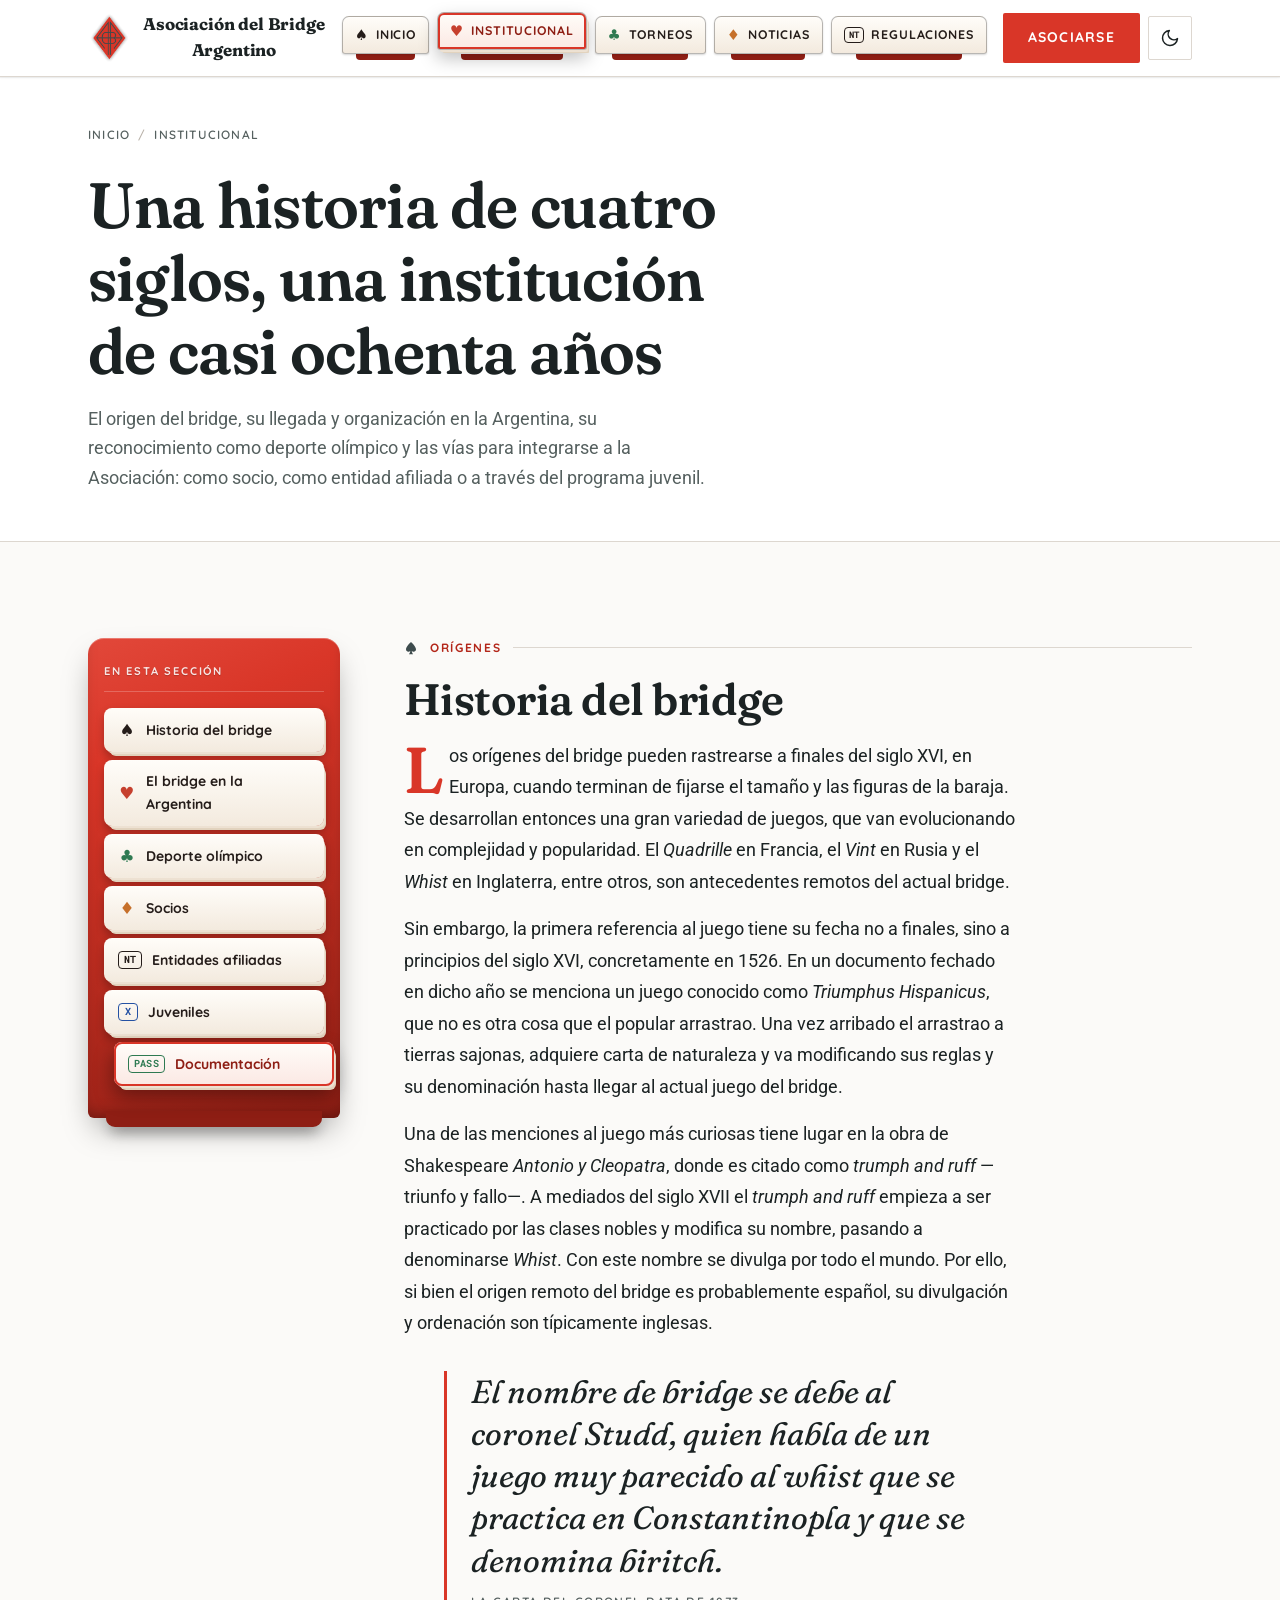
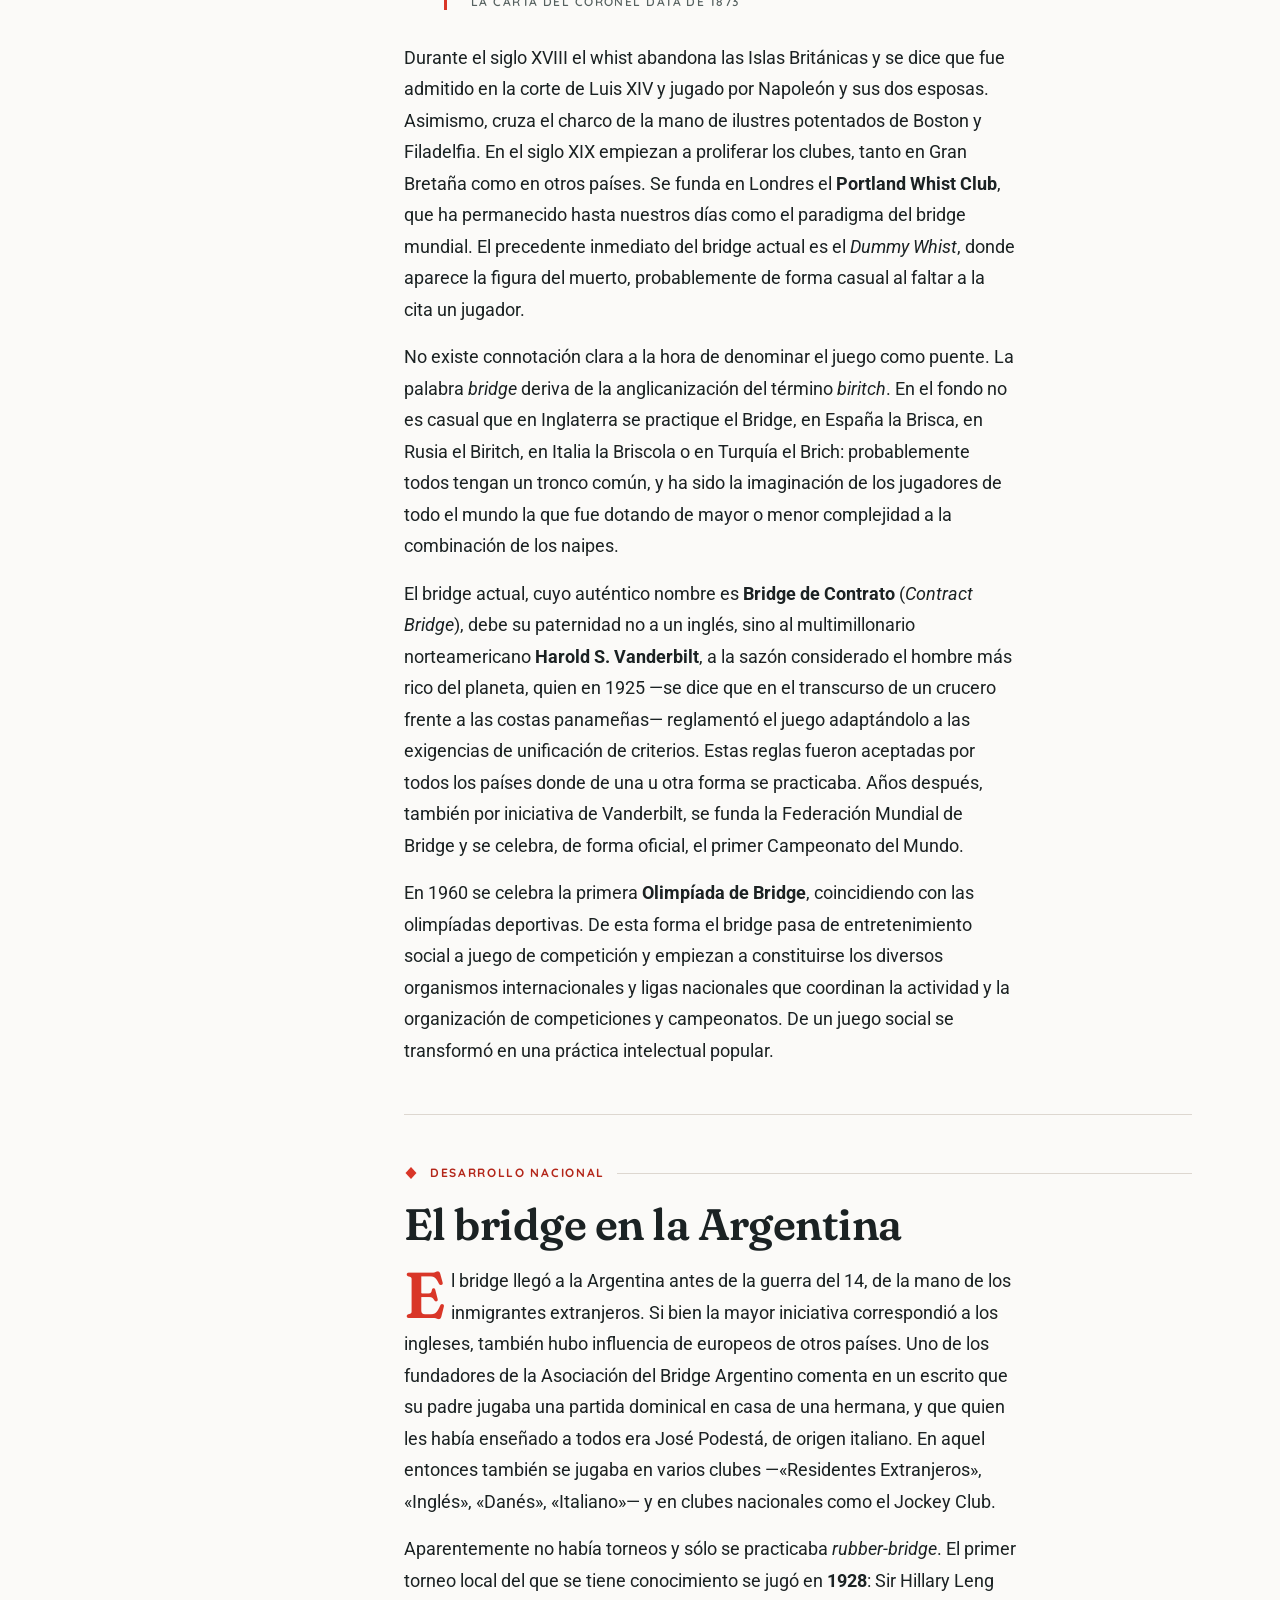
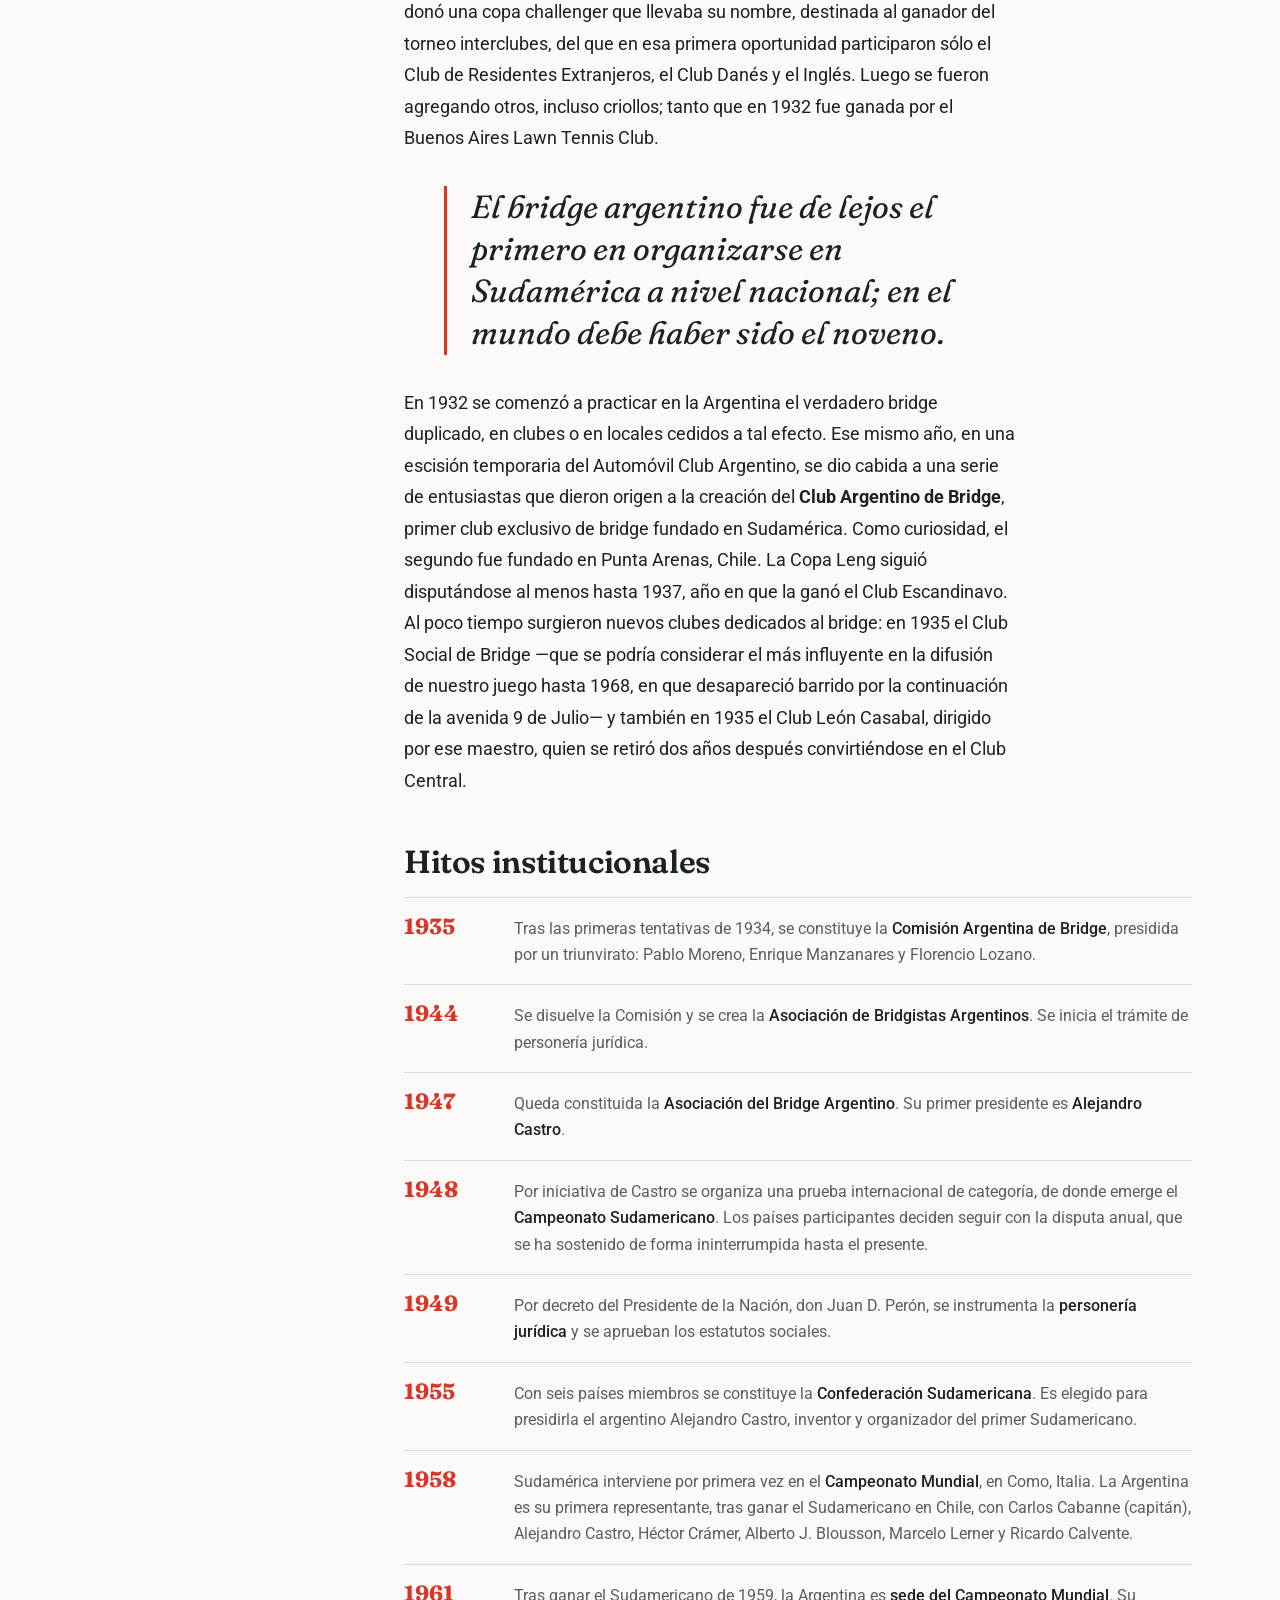
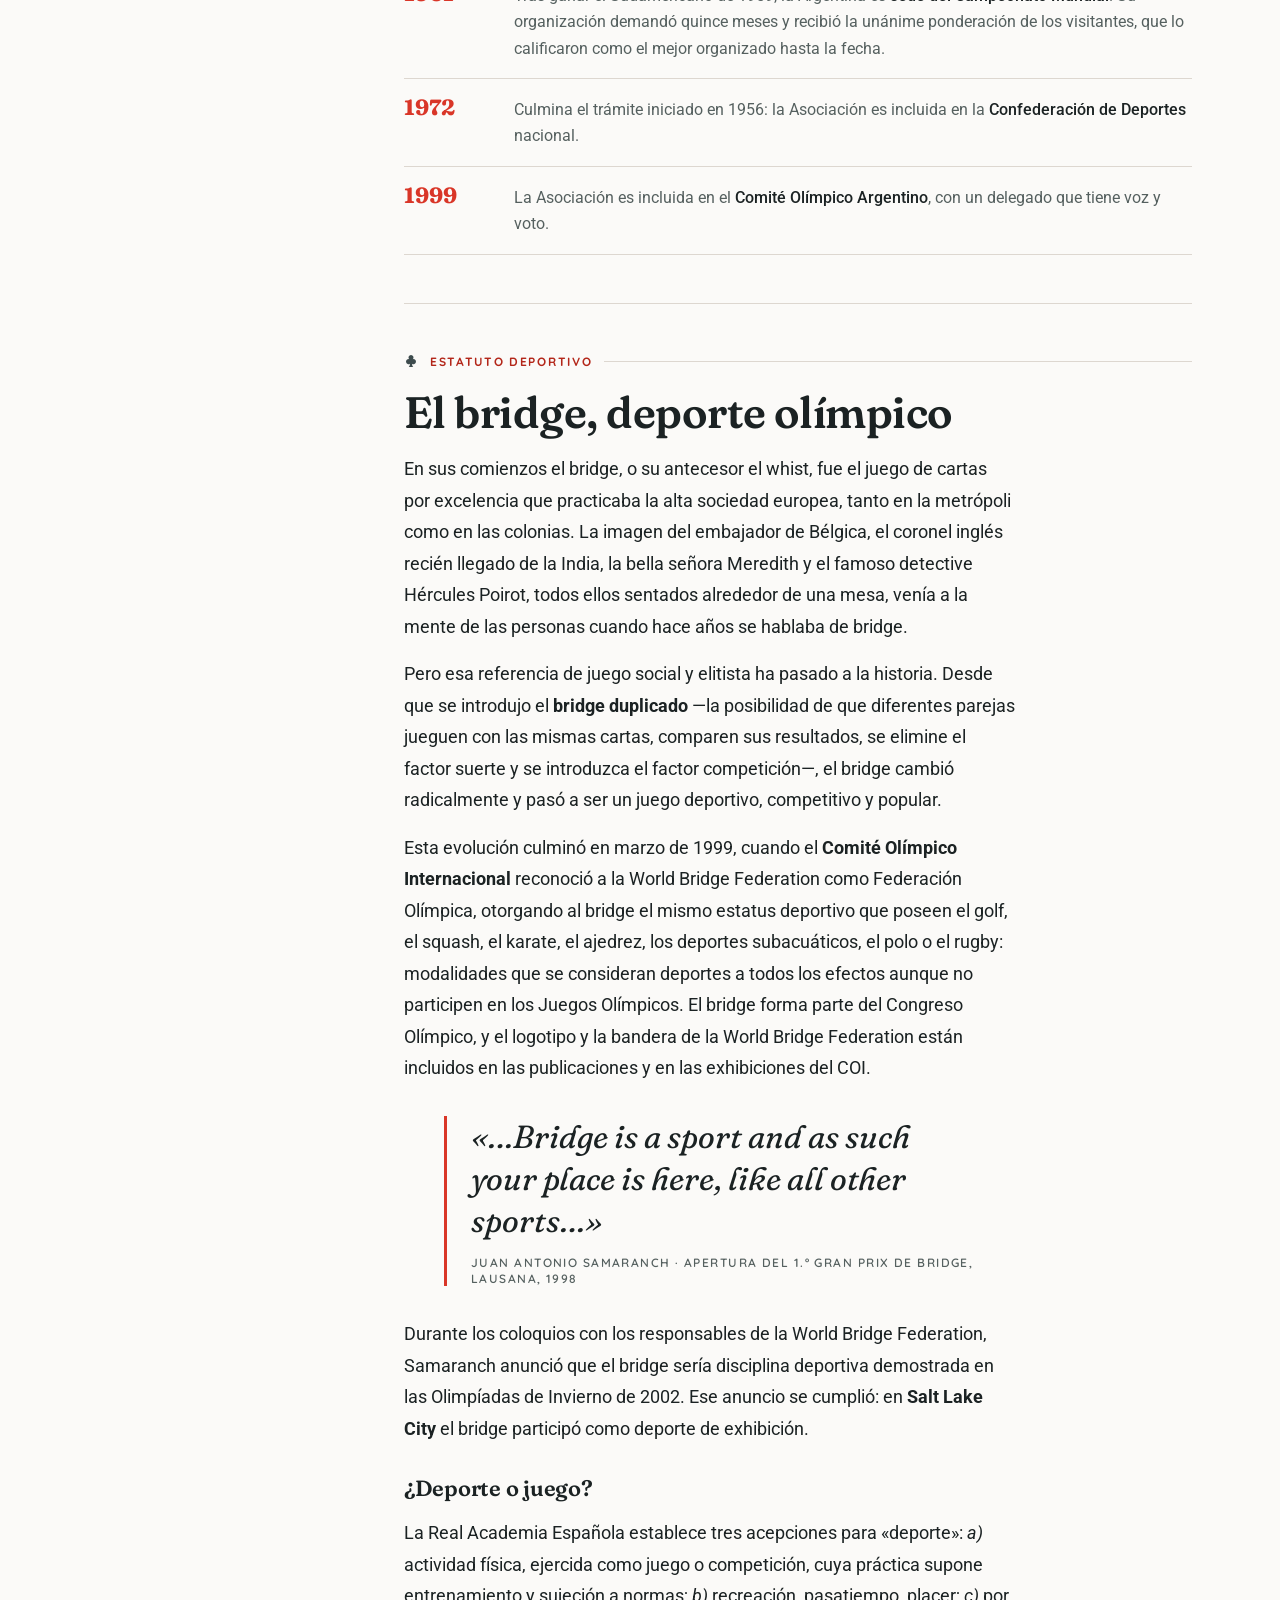
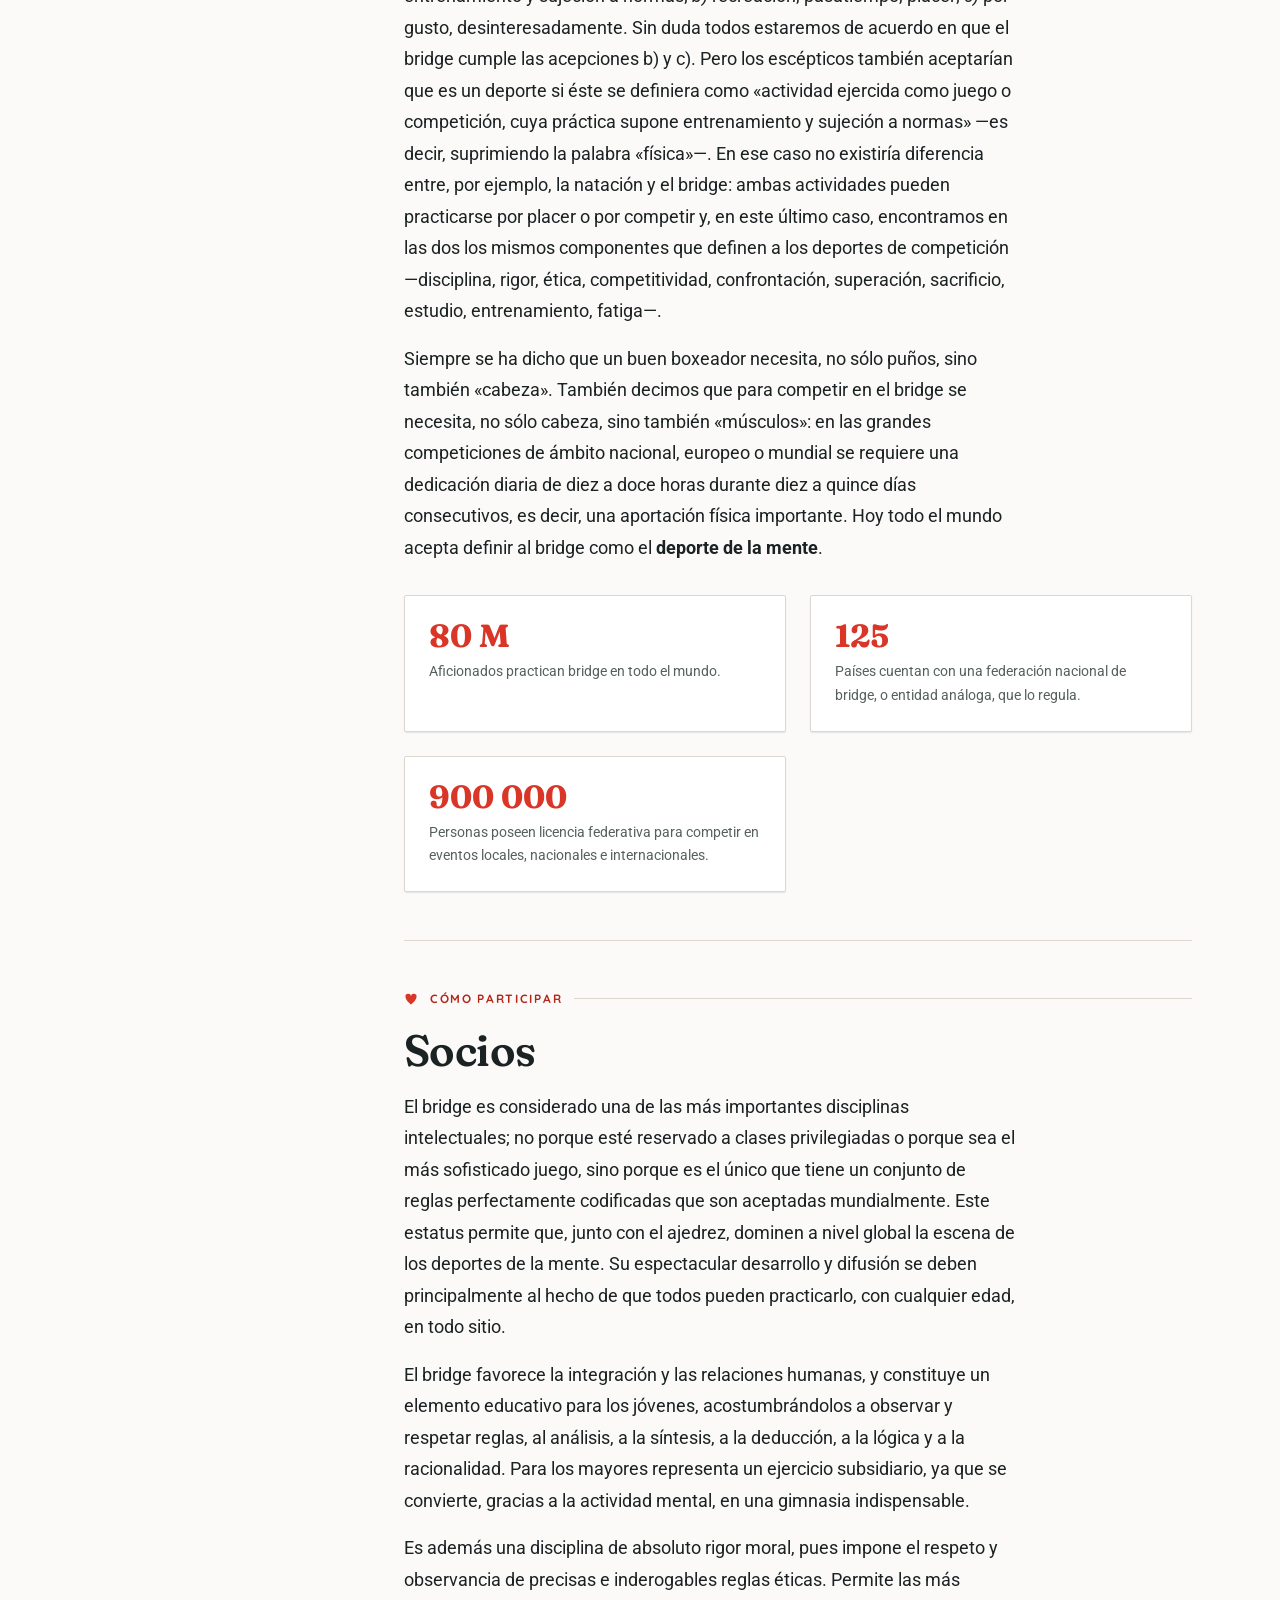
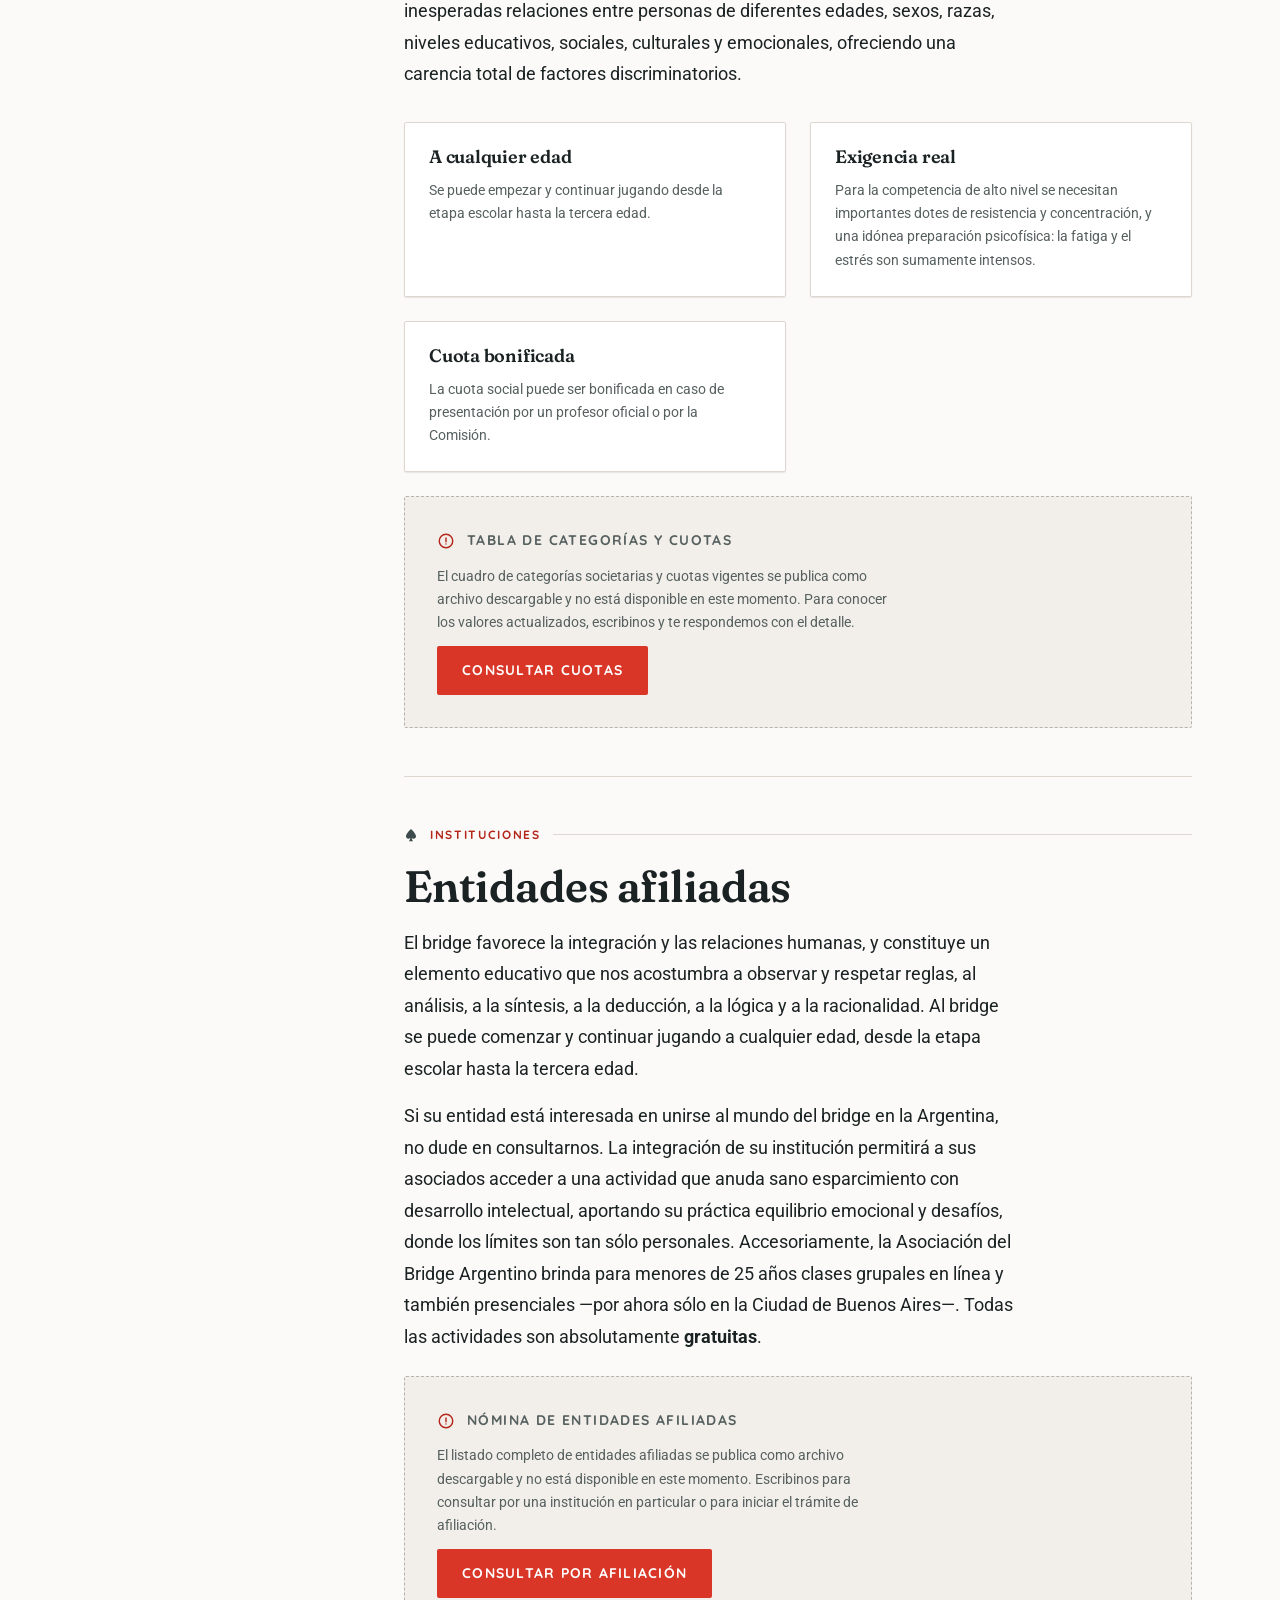
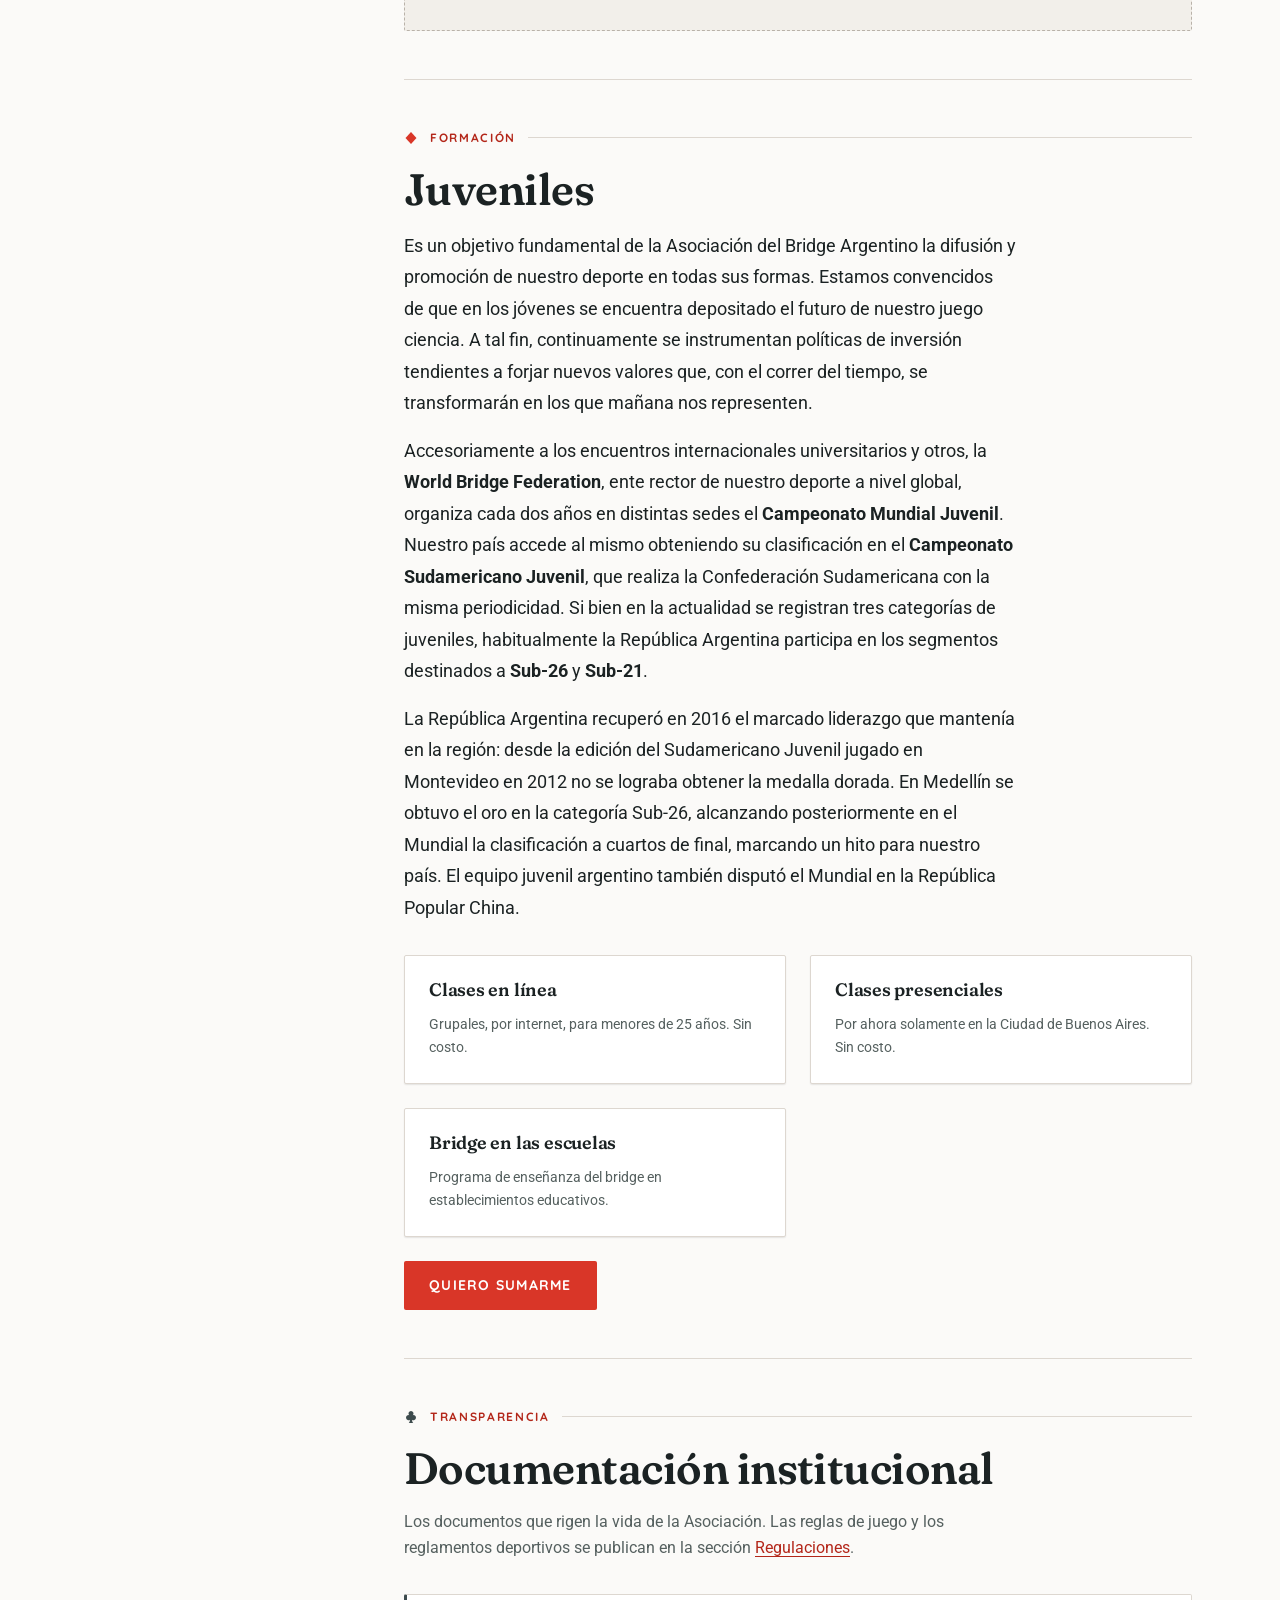
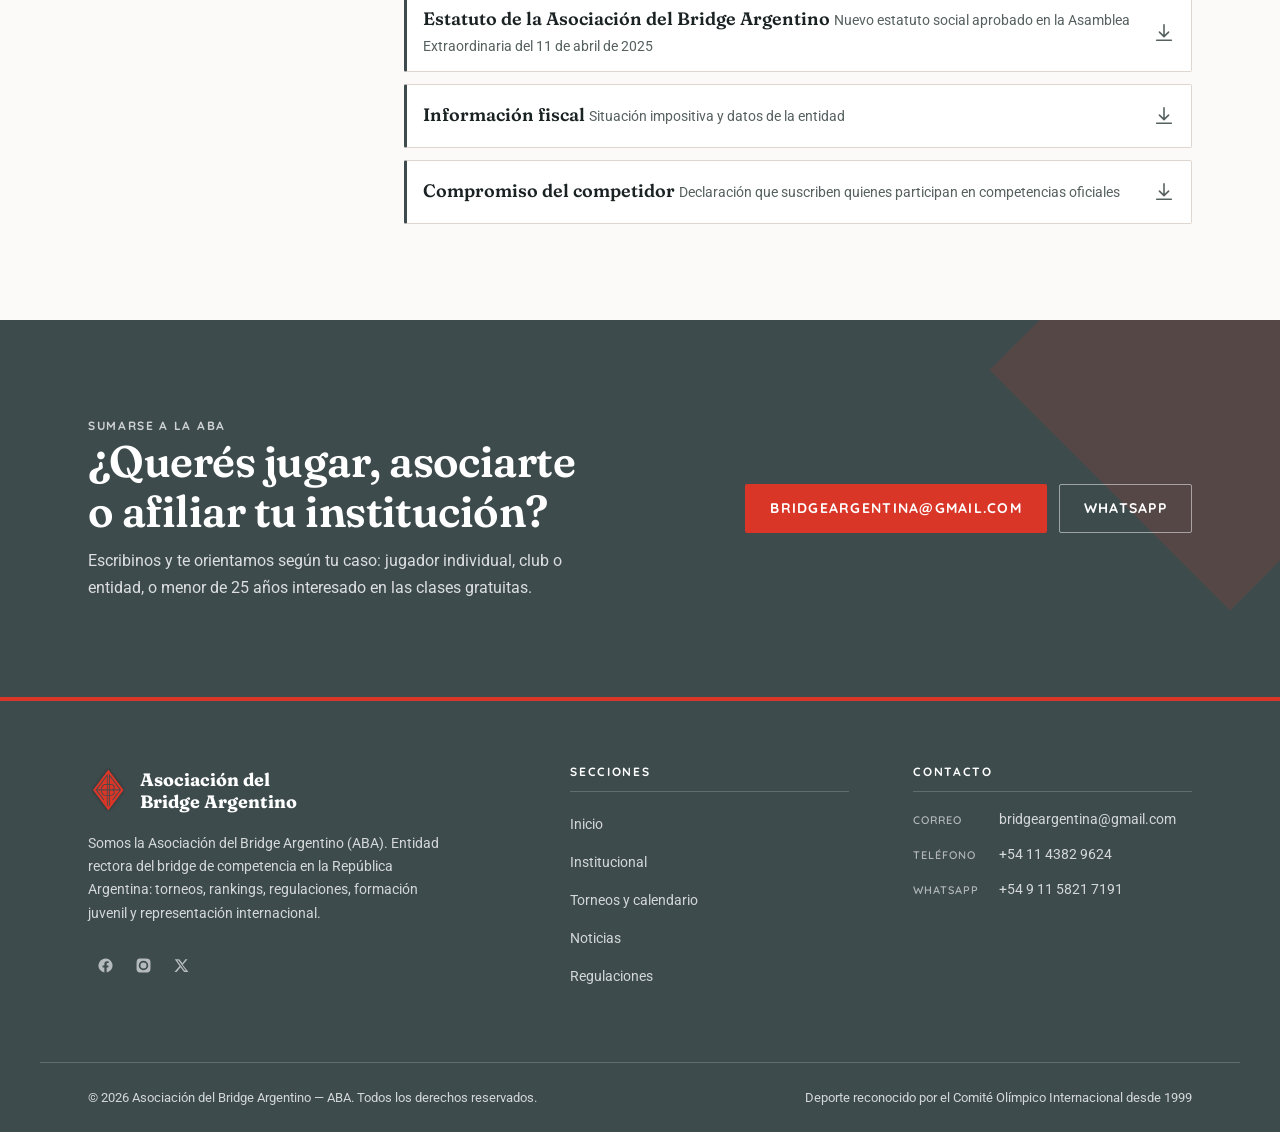
==== commit 4bd9a141: "Agregar meta tags Open Graph y Twitter Card para vista previa social" ====
--- a/institucional.html
+++ b/institucional.html
@@ -5,6 +5,19 @@
 <meta name="viewport" content="width=device-width, initial-scale=1">
 <title>Institucional — Asociación del Bridge Argentino</title>
 <meta name="description" content="Historia del bridge, su desarrollo en la Argentina, su reconocimiento como deporte olímpico, cómo asociarse, entidades afiliadas y el programa juvenil de la ABA.">
+<meta property="og:type" content="website">
+<meta property="og:site_name" content="Asociación del Bridge Argentino">
+<meta property="og:locale" content="es_AR">
+<meta property="og:title" content="Institucional — Asociación del Bridge Argentino">
+<meta property="og:description" content="Historia del bridge, su desarrollo en la Argentina, su reconocimiento como deporte olímpico, cómo asociarse, entidades afiliadas y el programa juvenil de la ABA.">
+<meta property="og:url" content="https://santimercuri.github.io/aba-sitio-web/institucional.html">
+<meta property="og:image" content="https://santimercuri.github.io/aba-sitio-web/Media/ABAlogo.png">
+<meta property="og:image:width" content="148">
+<meta property="og:image:height" content="187">
+<meta name="twitter:card" content="summary">
+<meta name="twitter:title" content="Institucional — Asociación del Bridge Argentino">
+<meta name="twitter:description" content="Historia del bridge, su desarrollo en la Argentina, su reconocimiento como deporte olímpico, cómo asociarse, entidades afiliadas y el programa juvenil de la ABA.">
+<meta name="twitter:image" content="https://santimercuri.github.io/aba-sitio-web/Media/ABAlogo.png">
 <link rel="icon" href="Media/ABAlogo.png">
 <link rel="stylesheet" href="assets/css/aba.css">
 </head>
--- a/assets/css/aba.css
+++ b/assets/css/aba.css
@@ -372,12 +372,16 @@
   min-height: 44px;
 }
 .brand__mark { width: 42px; height: 53px; flex: none; }
-.brand__text { display: none; text-align: center; }
-@media (min-width: 560px) { .brand__text { display: block; } }
+/* Visible en todos los anchos: en el header móvil hay lugar de sobra
+   una vez que la navegación y el botón "Asociarse" quedan en el menú. */
+.brand__text { display: block; text-align: center; }
 .brand__name {
   font-family: var(--font-display);
-  font-size: 1.06rem; font-weight: 700; line-height: 1.1;
+  font-size: 1.06rem; font-weight: 700; line-height: 1.15;
   letter-spacing: -.01em;
+}
+@media (max-width: 420px) {
+  .brand__name { font-size: .92rem; }
 }
 .brand__tag {
   font-family: var(--font-ui); font-size: .66rem; font-weight: 600;
@@ -428,11 +432,21 @@
   color: #251D1A; text-decoration: none;
   background: linear-gradient(180deg, #FFFDF9 0%, #F3EADE 100%);
   border-radius: 7px 7px 3px 3px;
+  /* El borde ocupa el mismo espacio en los dos temas (box-sizing:
+     border-box); sólo cambia de color, así no hay salto de layout al
+     alternar. En modo claro la carta queda sobre un header claro, con
+     poco contraste propio — el filo oscuro la separa del fondo. */
+  border: 1px solid rgba(20, 20, 20, .3);
   box-shadow: 0 1px 2px rgba(0, 0, 0, .16), inset 0 1px 0 rgba(255, 255, 255, .5);
   transform: translateY(0) rotate(0deg);
   transition: transform var(--dur) var(--ease), box-shadow var(--dur) var(--ease),
-              background-color var(--dur) var(--ease);
-}
+              background-color var(--dur) var(--ease), border-color var(--dur) var(--ease);
+}
+@media (prefers-color-scheme: dark) {
+  .nav__link { border-color: transparent; }
+}
+:root[data-theme="dark"] .nav__link { border-color: transparent; }
+:root[data-theme="light"] .nav__link { border-color: rgba(20, 20, 20, .3); }
 /* Igual que en el índice lateral: palo por pestaña y, agotados los
    cuatro, el resto del vocabulario de la caja de licitación. */
 .nav__link::before {
@@ -602,23 +616,53 @@
 .hero {
   position: relative;
   isolation: isolate;
+  /* Por defecto (modo claro): el mismo fondo generativo, en su variante
+     clara. Ya no se pisan los tokens de color — el hero simplemente
+     hereda el tema activo de la página, como el resto del sitio. */
   background:
-    linear-gradient(180deg, rgba(13,18,19,.35) 0%, rgba(13,18,19,.72) 88%),
-    url('../img/hero-bg.svg') center 30% / cover no-repeat #14191A;
+    linear-gradient(180deg, rgba(255,255,255,.1) 0%, rgba(255,255,255,.55) 88%),
+    url('../img/hero-bg-light.svg') center 30% / cover no-repeat var(--paper);
   background-attachment: scroll;
   border-bottom: 1px solid var(--border);
   overflow: hidden;
-  color: #F2EEE7;
-  /* Colores locales: el hero es siempre oscuro, en ambos temas */
-  --ink: #F7F4EF;
-  --ink-2: rgba(247, 244, 239, .74);
-  --border: rgba(247, 244, 239, .18);
-  --border-strong: rgba(247, 244, 239, .34);
-  --surface: rgba(255, 255, 255, .06);
-  --surface-2: rgba(255, 255, 255, .08);
+  color: var(--ink);
+  text-shadow: none;
 }
 @media (min-width: 1024px) and (prefers-reduced-motion: no-preference) {
   .hero { background-attachment: fixed; }
+}
+/* En pantallas angostas, "cover" sobre un recorte tan vertical agranda
+   tanto la imagen que sólo deja ver una franja angosta del centro —
+   la mayoría de los palos que caen quedan fuera de cuadro. Un tamaño
+   fijo, más cercano al ancho real, muestra buena parte de la
+   composición en vez de un zoom excesivo. */
+@media (max-width: 640px) {
+  .hero { background-size: 150% auto; background-position: center top; }
+}
+
+/* Modo oscuro: fondo generativo oscuro original, con su matiz propio */
+@media (prefers-color-scheme: dark) {
+  .hero {
+    background-image:
+      linear-gradient(180deg, rgba(13,18,19,.35) 0%, rgba(13,18,19,.72) 88%),
+      url('../img/hero-bg.svg');
+    background-color: #14191A;
+    text-shadow: 0 2px 24px rgba(0, 0, 0, .3);
+  }
+}
+:root[data-theme="dark"] .hero {
+  background-image:
+    linear-gradient(180deg, rgba(13,18,19,.35) 0%, rgba(13,18,19,.72) 88%),
+    url('../img/hero-bg.svg');
+  background-color: #14191A;
+  text-shadow: 0 2px 24px rgba(0, 0, 0, .3);
+}
+:root[data-theme="light"] .hero {
+  background-image:
+    linear-gradient(180deg, rgba(255,255,255,.1) 0%, rgba(255,255,255,.55) 88%),
+    url('../img/hero-bg-light.svg');
+  background-color: var(--paper);
+  text-shadow: none;
 }
 
 /* Palos ambiente: motivo de marca en deriva lenta, apagado si se pide menos movimiento */
@@ -630,7 +674,7 @@
 }
 /* Un color por palo, mismo trazo: diamante naranja, pica gris, corazón rojo, trébol verde */
 .hero__motes .m1 { width: 30px; top: 12%;  left: 6%;  color: #D97F2E; animation: drift-a 15s ease-in-out infinite; }
-.hero__motes .m2 { width: 22px; top: 68%;  left: 10%; color: #E7E1D6; animation: drift-b 19s ease-in-out infinite; animation-delay: -4s; }
+.hero__motes .m2 { width: 22px; top: 68%;  left: 10%; color: var(--aba-slate); animation: drift-b 19s ease-in-out infinite; animation-delay: -4s; }
 .hero__motes .m3 { width: 26px; top: 20%;  left: 90%; color: var(--aba-red); animation: drift-a 17s ease-in-out infinite; animation-delay: -9s; }
 .hero__motes .m4 { width: 34px; top: 78%;  left: 86%; color: #3F8F63; animation: drift-b 21s ease-in-out infinite; animation-delay: -6s; }
 
@@ -645,7 +689,11 @@
 @media (prefers-reduced-motion: reduce) {
   .hero__motes .m1, .hero__motes .m2, .hero__motes .m3, .hero__motes .m4 { animation: none; }
 }
-@media (max-width: 640px) { .hero__motes { display: none; } }
+/* Antes se ocultaban en móvil; ahora quedan, son la señal de movimiento
+   más confiable ahí, ya que no dependen del recorte del fondo generado. */
+@media (max-width: 420px) {
+  .hero__motes .m3, .hero__motes .m4 { display: none; } /* dos alcanzan en pantallas muy angostas */
+}
 
 .hero__grid {
   position: relative;
@@ -668,13 +716,13 @@
 .hero .btn-row { justify-content: center; }
 
 .hero h1 {
-  color: #fff;
+  color: var(--ink);
   font-size: var(--fs-5xl);
   font-weight: 600;
   letter-spacing: -.022em;
   line-height: 1.03;
   margin-bottom: var(--space-5);
-  text-shadow: 0 2px 24px rgba(0,0,0,.3);
+  text-shadow: inherit; /* la sombra sólo se activa en modo oscuro, ver regla de .hero */
 }
 .hero h1 em {
   font-style: italic;
@@ -1190,16 +1238,40 @@
 .affil {
   position: relative;
   isolation: isolate;
+  /* Por defecto (modo claro): igual criterio que el hero — hereda los
+     tokens del tema activo en vez de forzar siempre el tratamiento
+     oscuro. */
   background:
-    linear-gradient(180deg, rgba(13,18,19,.82) 0%, rgba(19,26,27,.9) 100%),
-    url('../img/hero-bg.svg') center 78% / cover no-repeat #14191A;
-  color: #F2EEE7;
-  --ink: #F7F4EF;
-  --ink-2: rgba(247, 244, 239, .72);
-  --border: rgba(247, 244, 239, .16);
+    linear-gradient(180deg, rgba(255,255,255,.75) 0%, rgba(251,250,248,.9) 100%),
+    url('../img/hero-bg-light.svg') center 78% / cover no-repeat var(--paper);
+  color: var(--ink);
 }
 @media (min-width: 1024px) and (prefers-reduced-motion: no-preference) {
   .affil { background-attachment: fixed; }
+}
+@media (max-width: 640px) {
+  .affil { background-size: 150% auto; background-position: center top; }
+}
+
+@media (prefers-color-scheme: dark) {
+  .affil {
+    background-image:
+      linear-gradient(180deg, rgba(13,18,19,.82) 0%, rgba(19,26,27,.9) 100%),
+      url('../img/hero-bg.svg');
+    background-color: #14191A;
+  }
+}
+:root[data-theme="dark"] .affil {
+  background-image:
+    linear-gradient(180deg, rgba(13,18,19,.82) 0%, rgba(19,26,27,.9) 100%),
+    url('../img/hero-bg.svg');
+  background-color: #14191A;
+}
+:root[data-theme="light"] .affil {
+  background-image:
+    linear-gradient(180deg, rgba(255,255,255,.75) 0%, rgba(251,250,248,.9) 100%),
+    url('../img/hero-bg-light.svg');
+  background-color: var(--paper);
 }
 
 .affil__list {
@@ -1243,7 +1315,7 @@
 }
 .affil__name {
   font-family: var(--font-display); font-size: var(--fs-xl); font-weight: 600;
-  color: #fff; line-height: 1.25;
+  color: var(--ink); line-height: 1.25;
   text-decoration: underline; text-decoration-color: transparent; text-underline-offset: .22em;
   transition: text-decoration-color var(--dur) var(--ease), color var(--dur) var(--ease);
 }
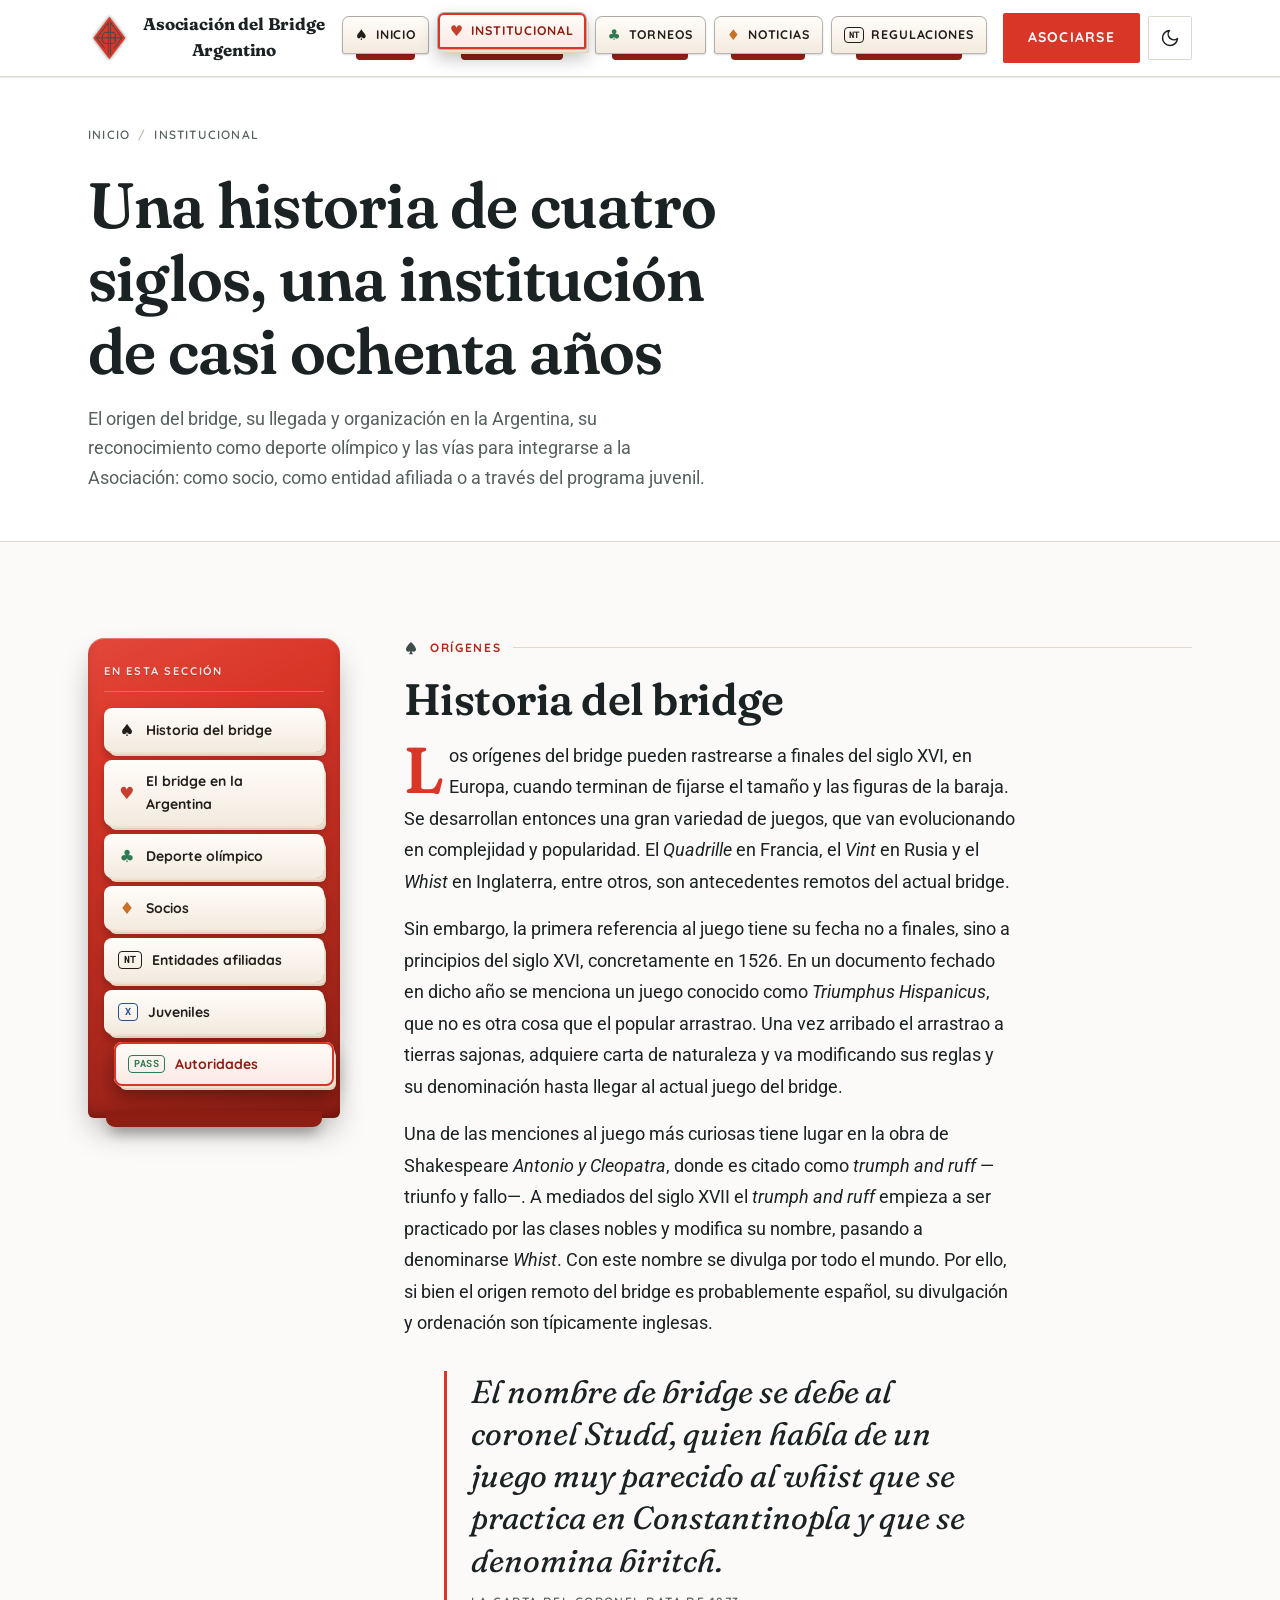
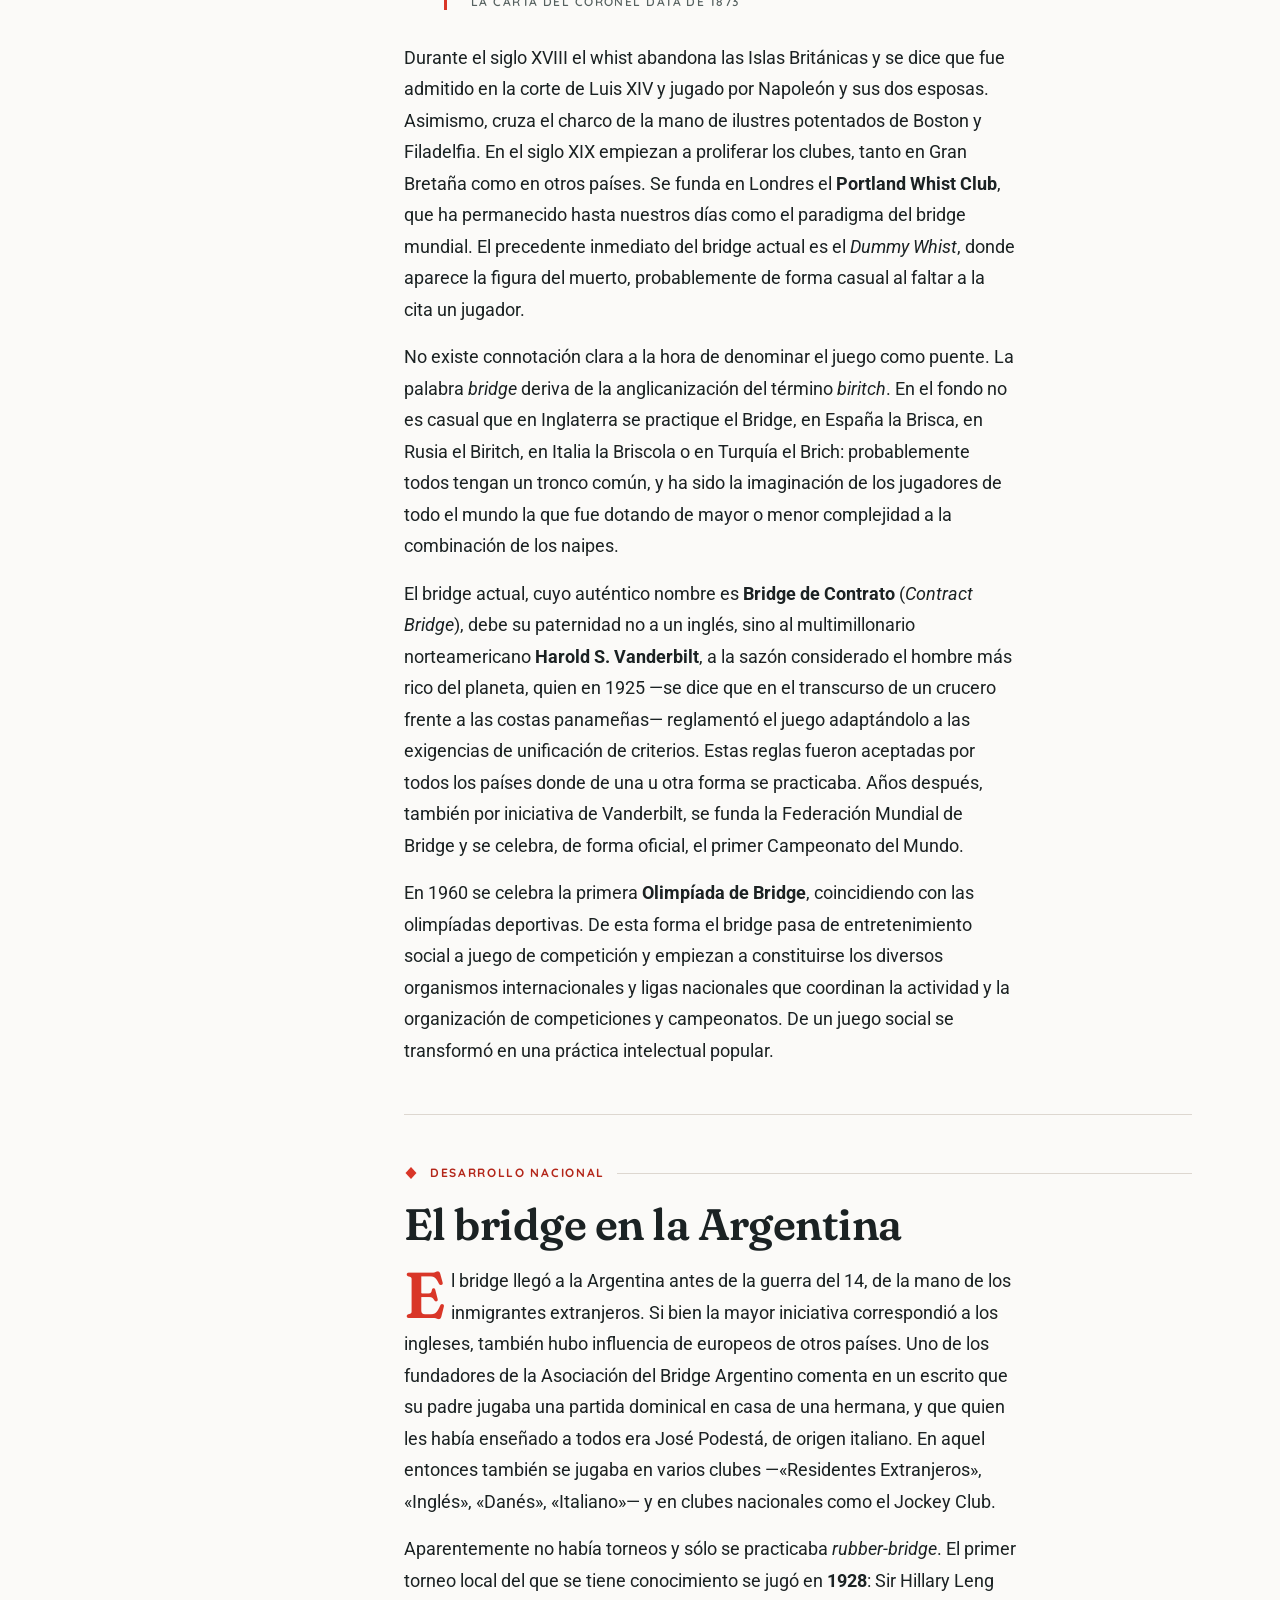
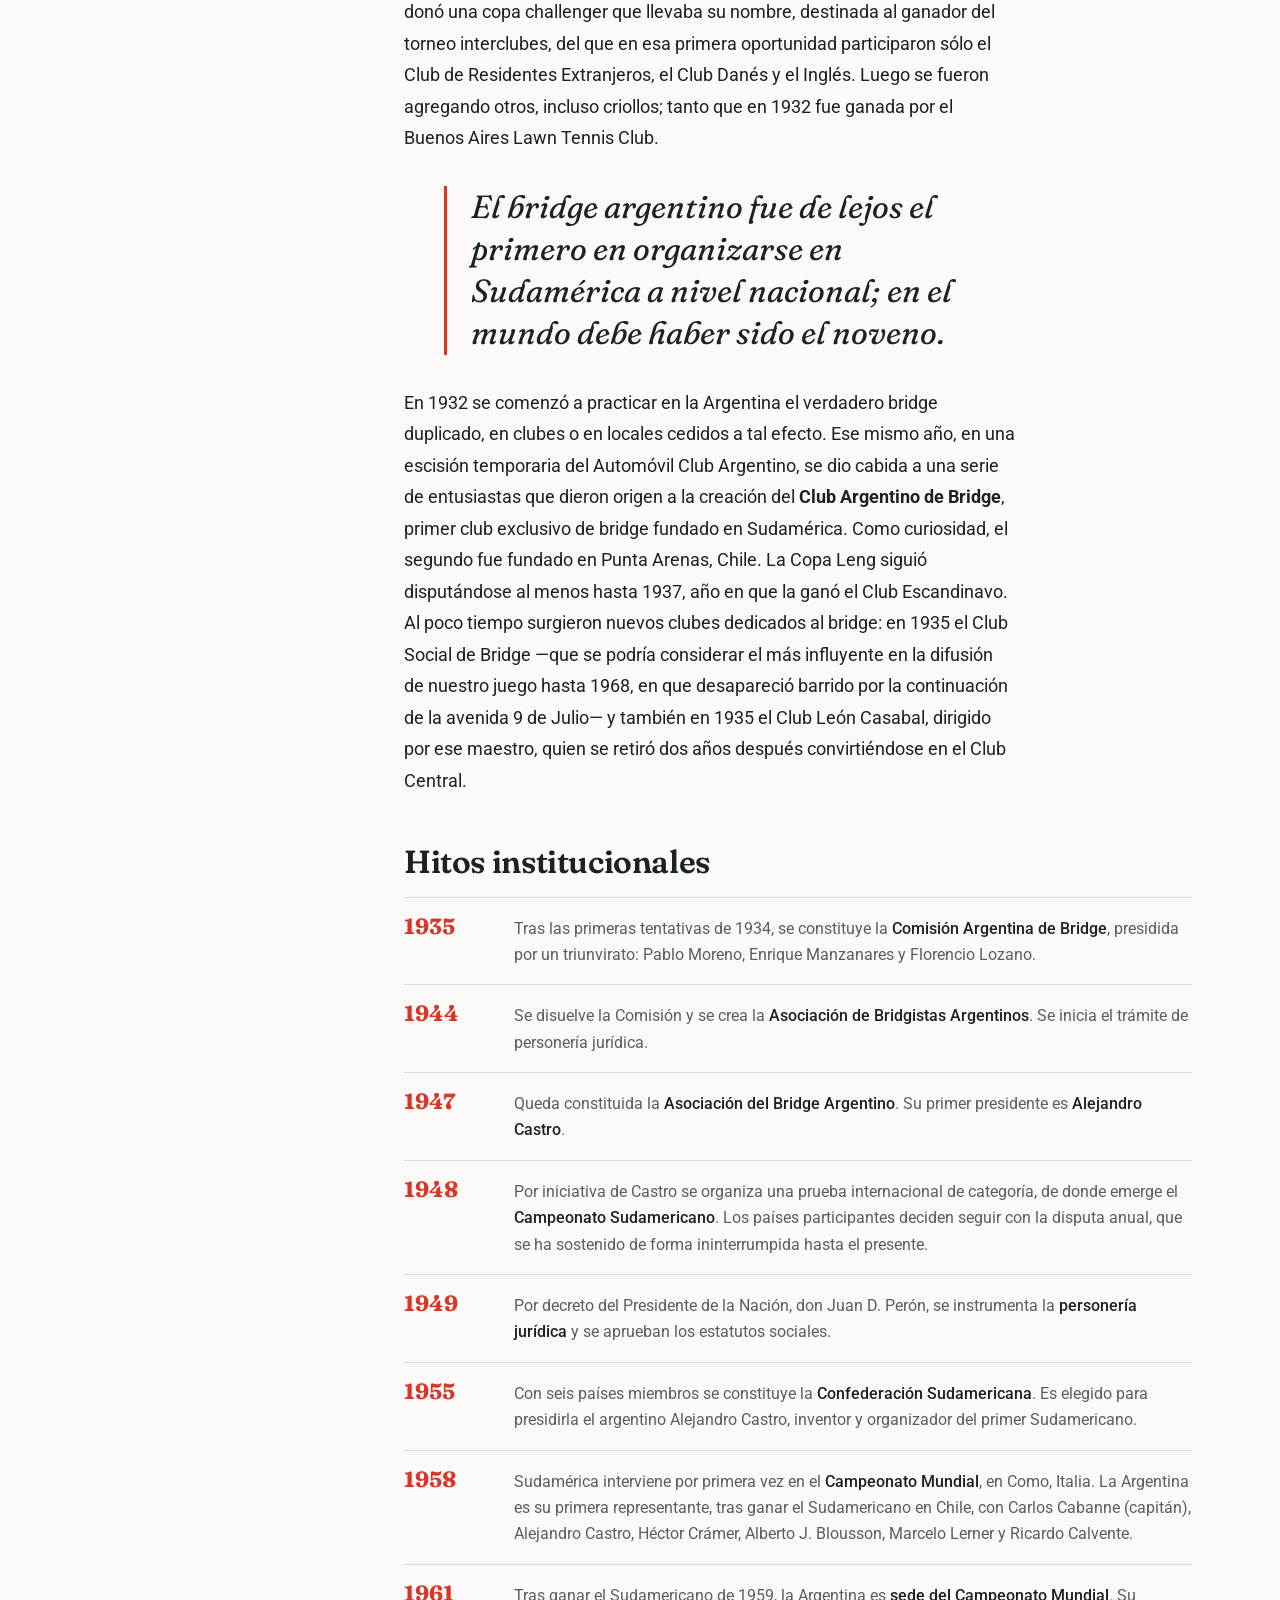
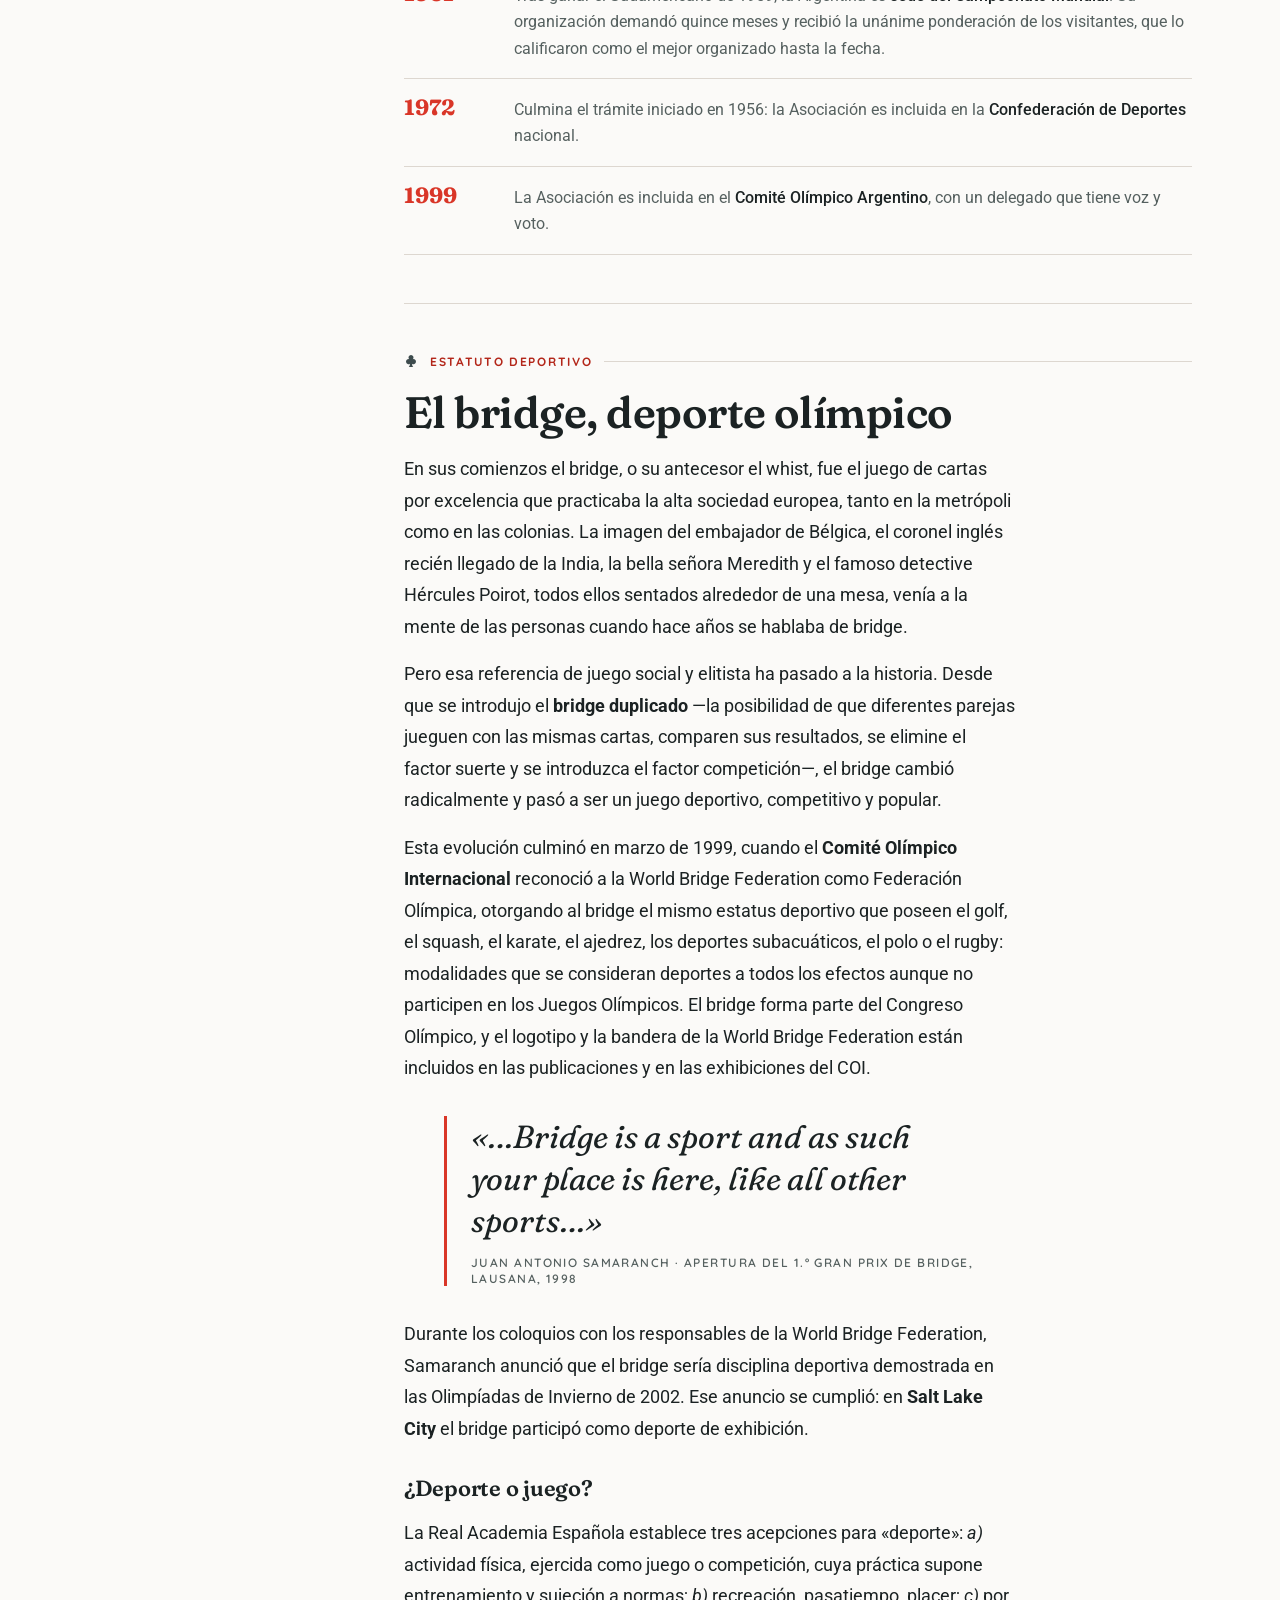
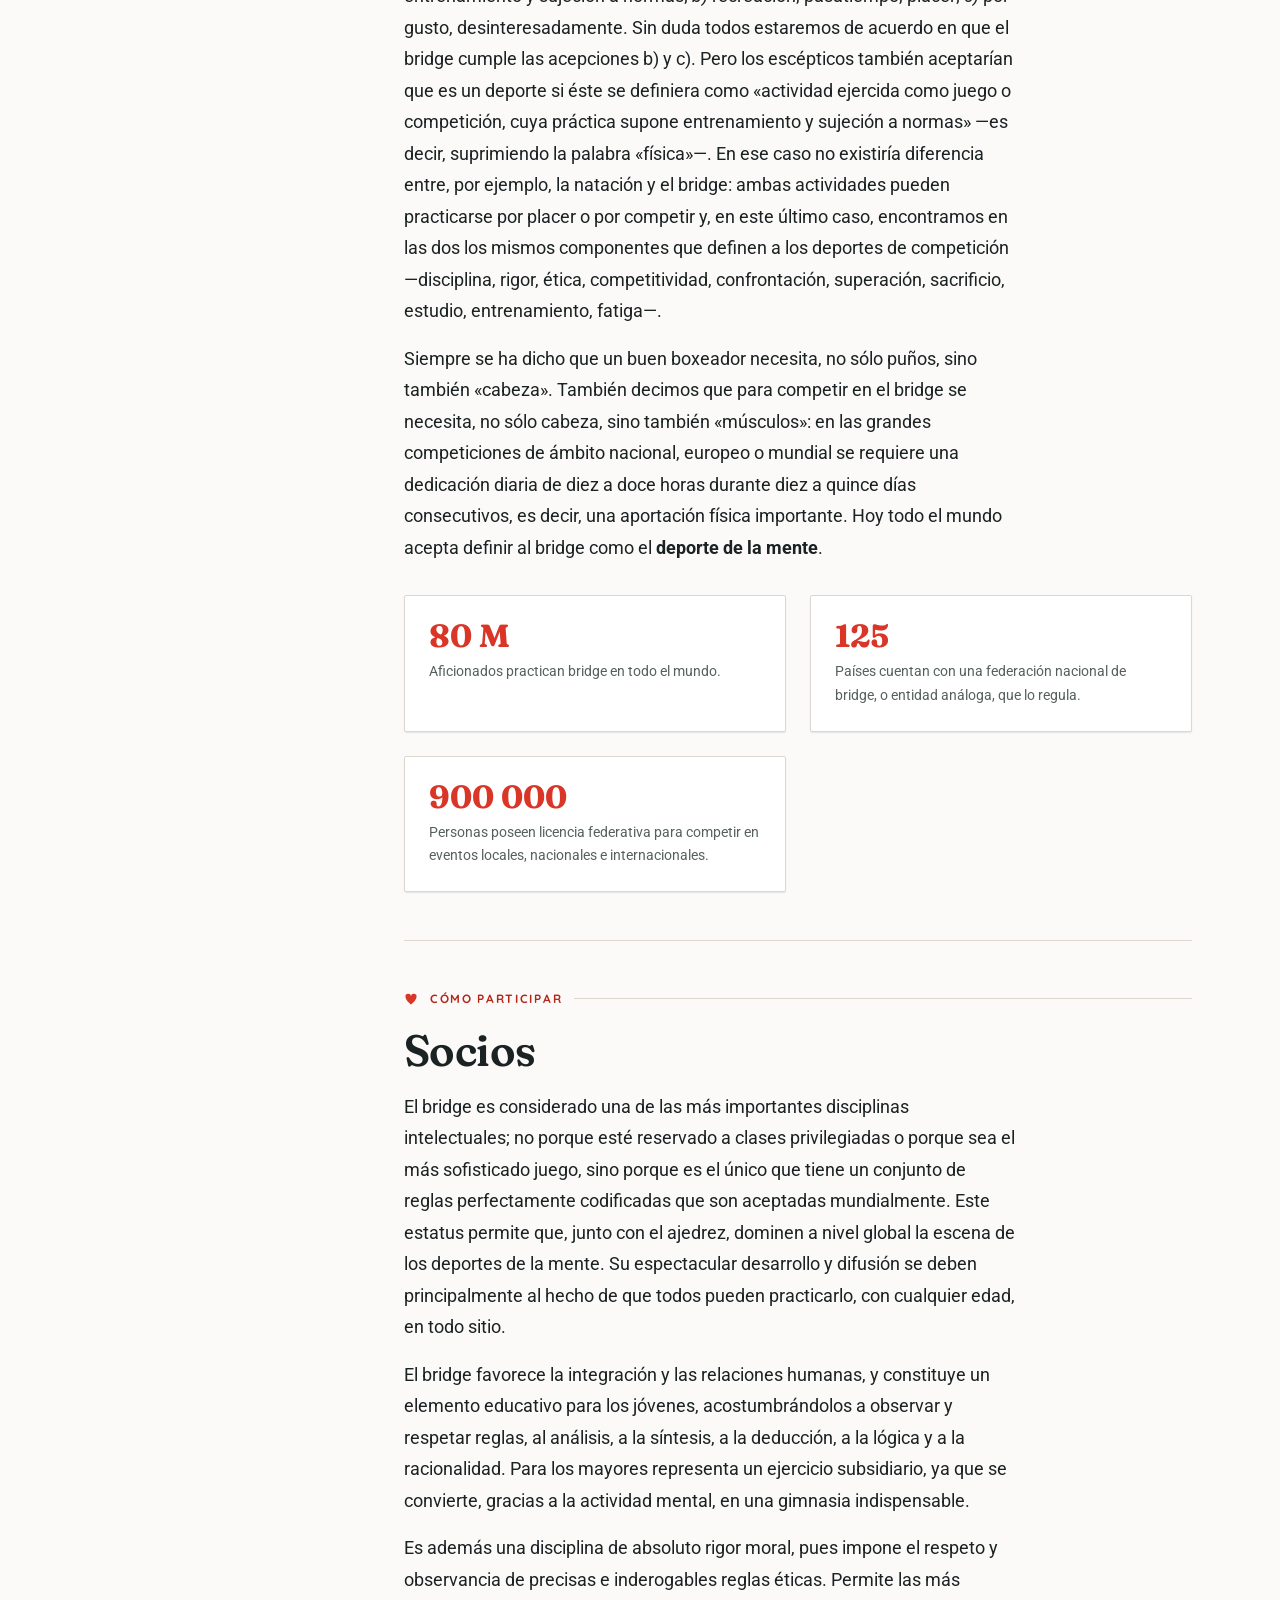
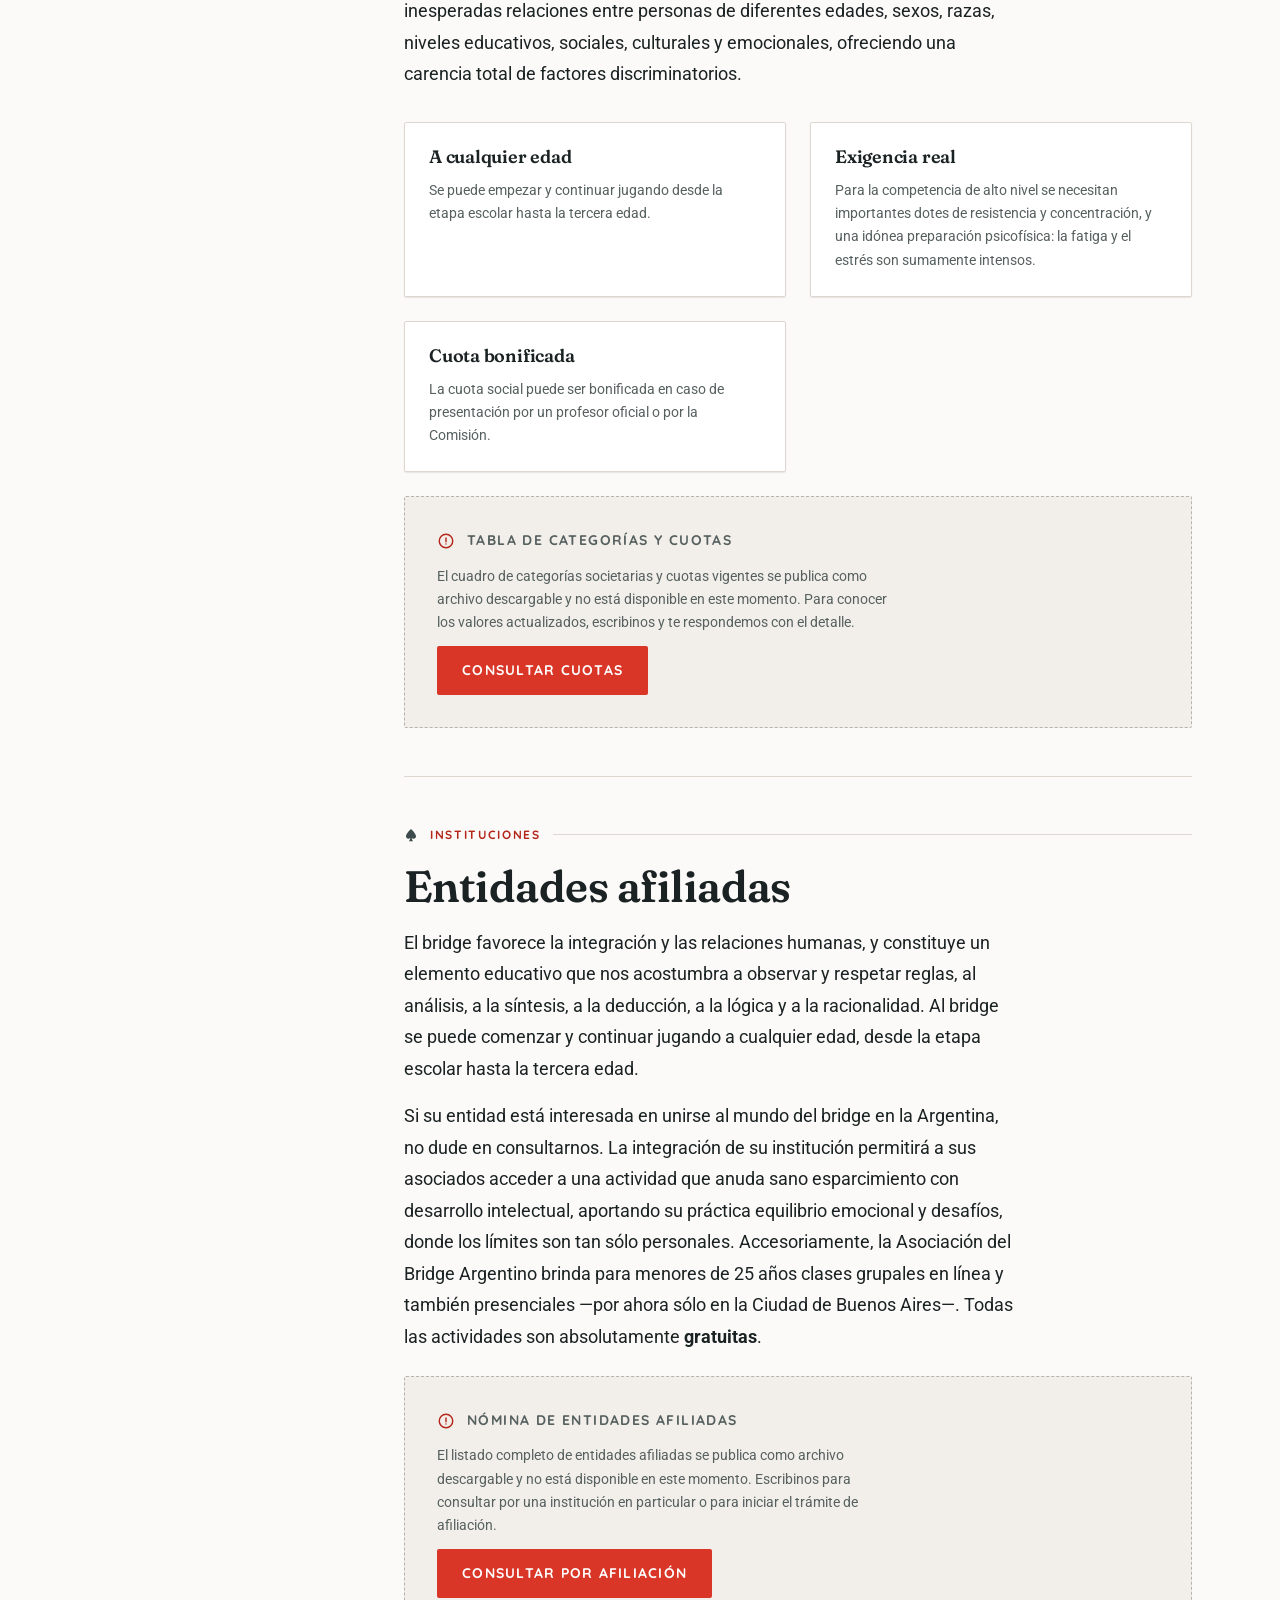
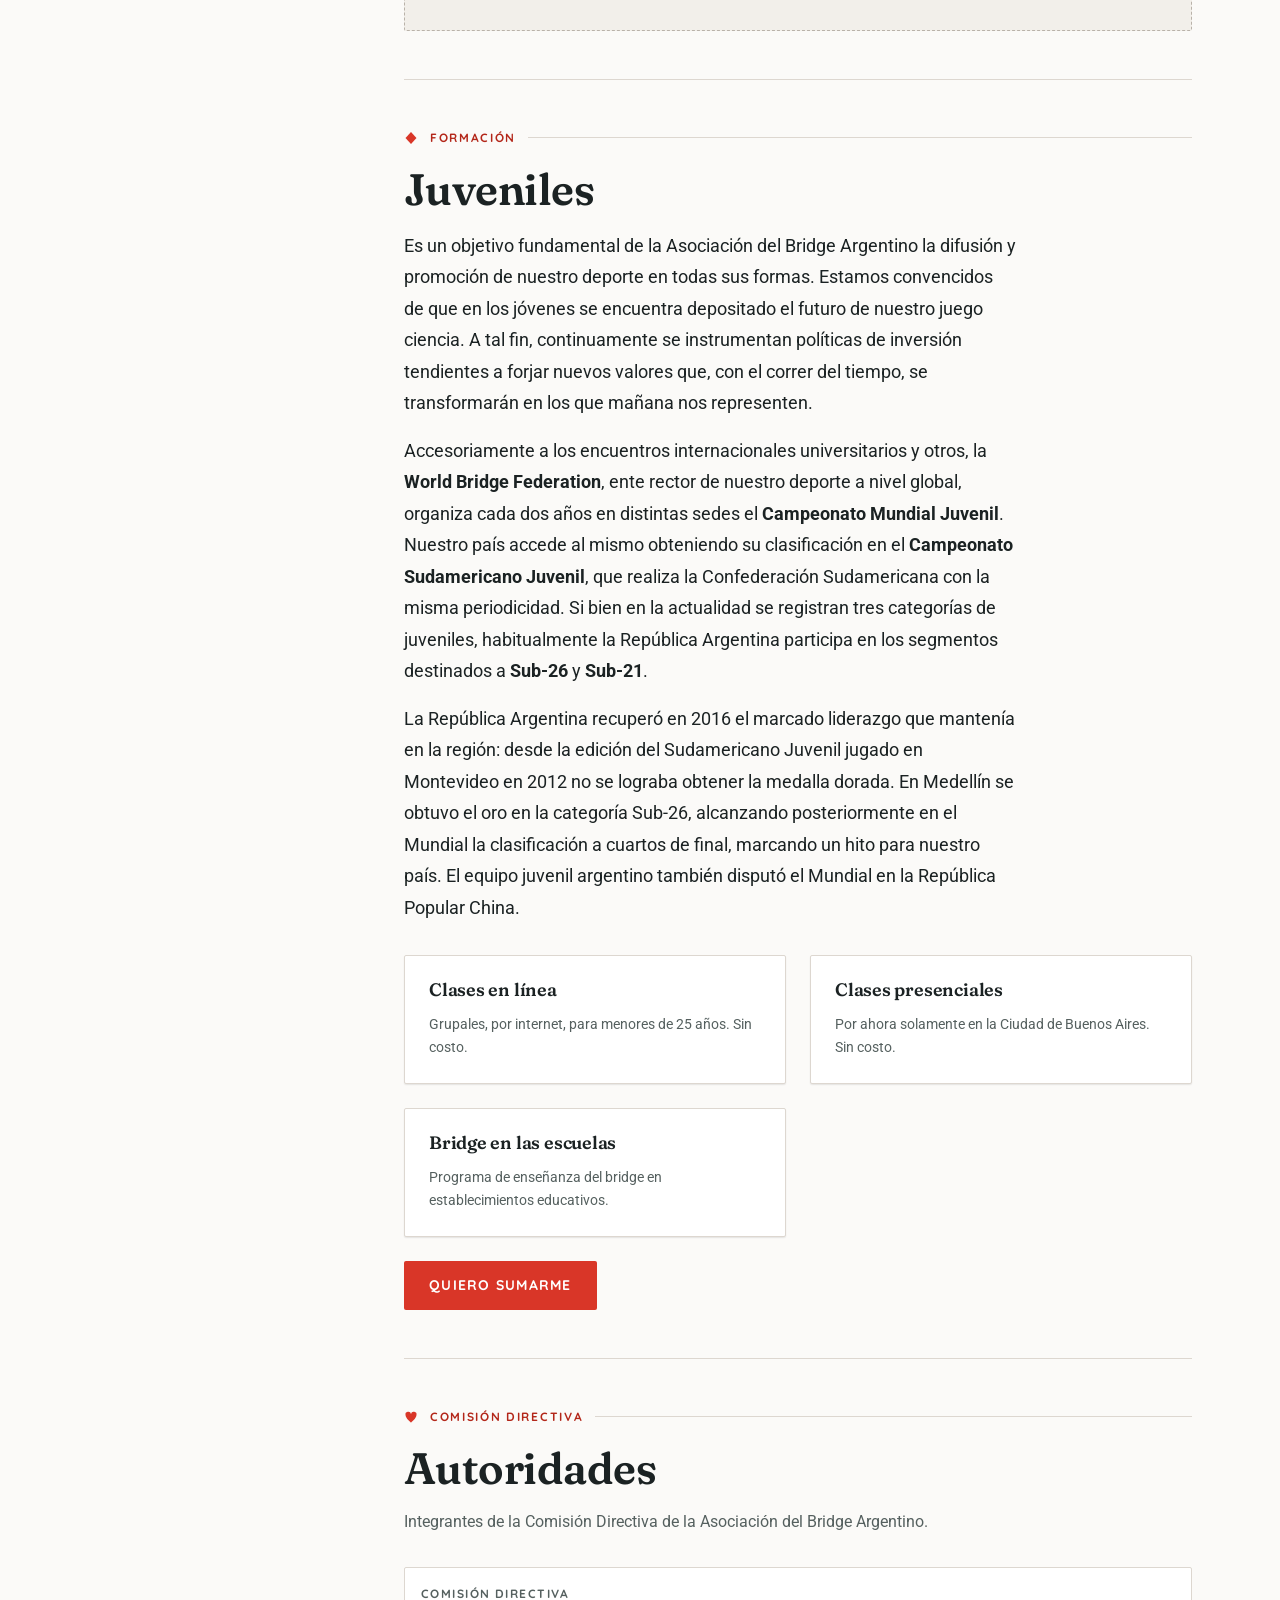
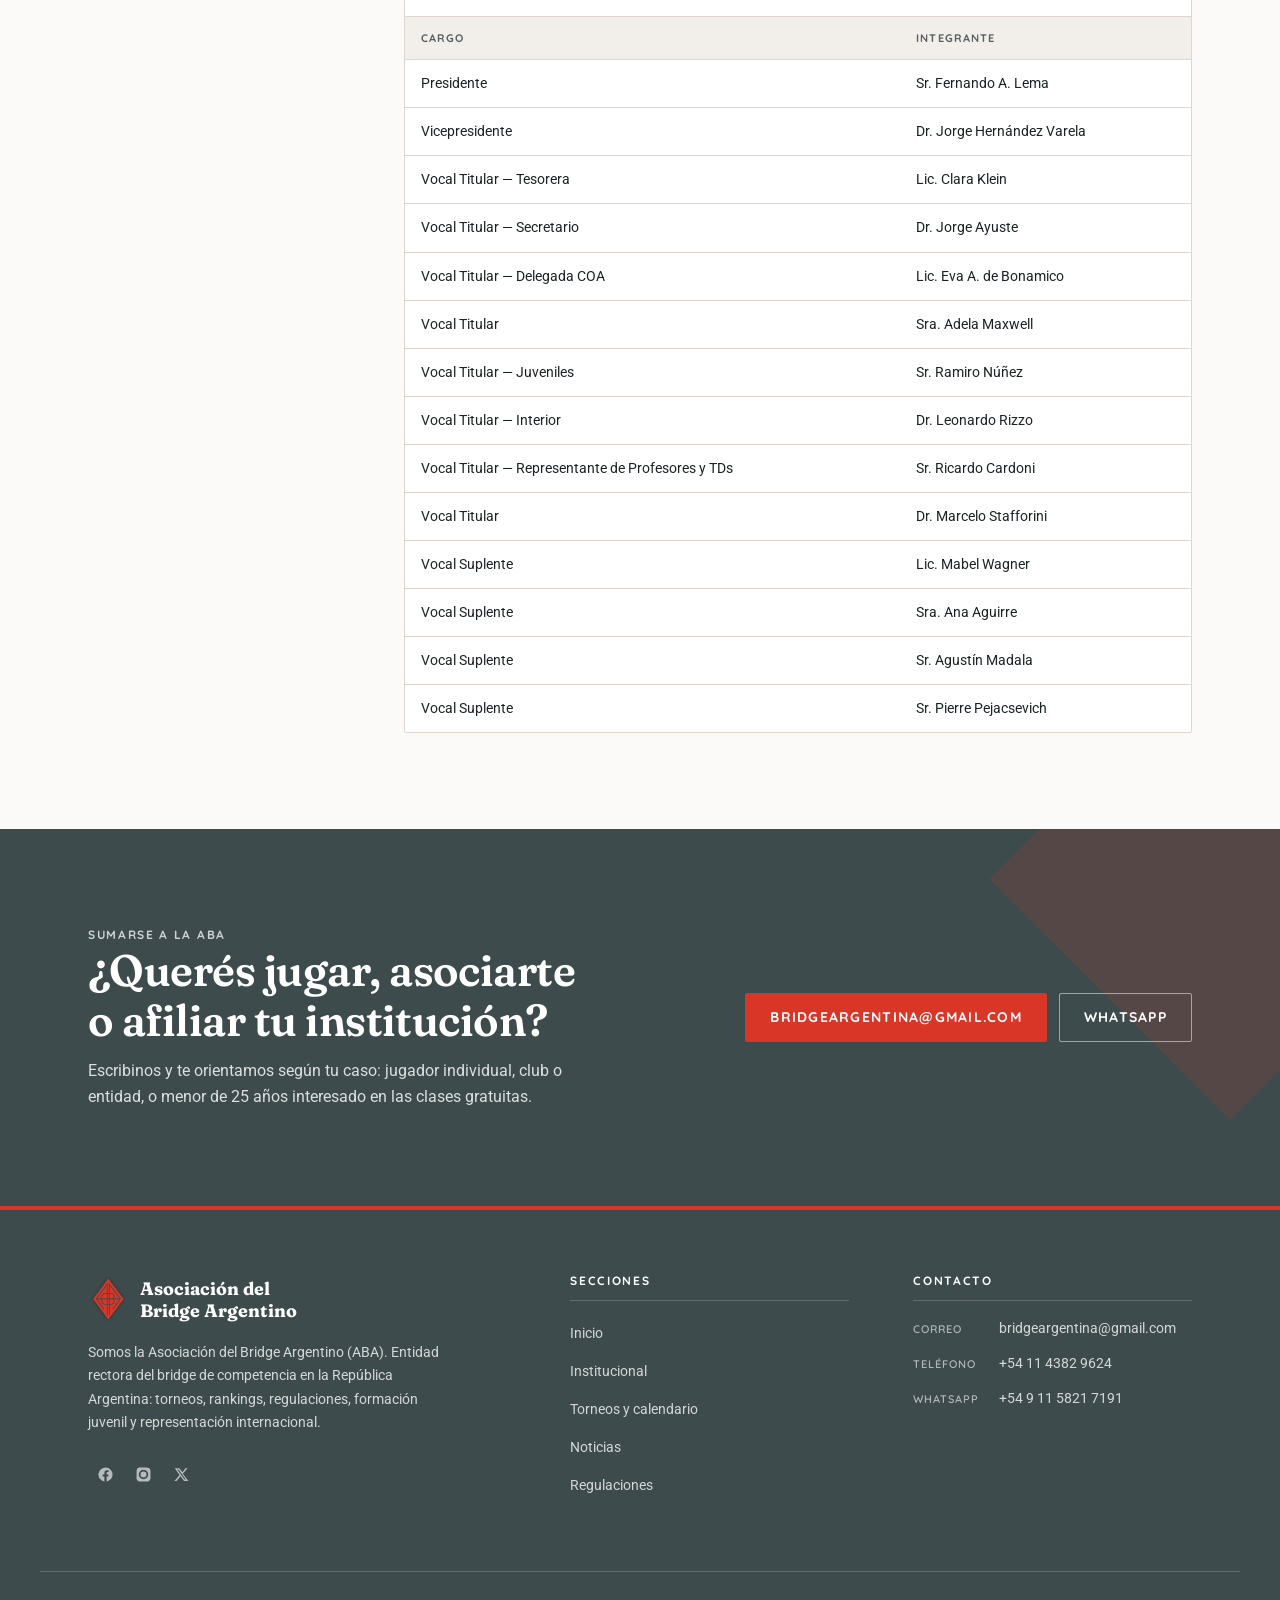
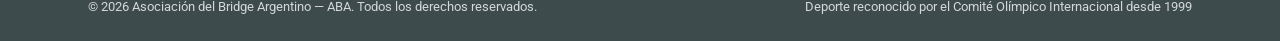
==== commit b18eba06: "Reemplazar Documentación por la sección de Autoridades en Institucional" ====
--- a/institucional.html
+++ b/institucional.html
@@ -109,7 +109,7 @@
           <li><a href="#socios">Socios</a></li>
           <li><a href="#entidades">Entidades afiliadas</a></li>
           <li><a href="#juveniles">Juveniles</a></li>
-          <li><a href="#documentacion">Documentación</a></li>
+          <li><a href="#autoridades">Autoridades</a></li>
         </ul>
       </nav>
 
@@ -566,47 +566,44 @@
           </div>
         </section>
 
-        <!-- ============ Documentación ============ -->
-        <section class="block" id="documentacion" aria-labelledby="documentacion-t">
+        <!-- ============ Autoridades ============ -->
+        <section class="block" id="autoridades" aria-labelledby="autoridades-t">
           <p class="eyebrow">
-            <svg width="14" height="14" viewBox="0 0 24 24" style="fill:var(--suit-black)" aria-hidden="true"><path d="M12 1.6a4.3 4.3 0 0 1 3.1 7.3 4.3 4.3 0 1 1-1.4 7.6c.1 2.3 1 4.4 2.2 5.9H8.1c1.2-1.5 2.1-3.6 2.2-5.9a4.3 4.3 0 1 1-1.4-7.6A4.3 4.3 0 0 1 12 1.6z"/></svg>
-            Transparencia
-          </p>
-          <h2 id="documentacion-t">Documentación institucional</h2>
+            <svg width="14" height="14" viewBox="0 0 24 24" style="fill:var(--suit-red)" aria-hidden="true"><path d="M12 21.6S2.6 14.4 2.6 8.6a4.7 4.7 0 0 1 9.4-1.9 4.7 4.7 0 0 1 9.4 1.9c0 5.8-9.4 13-9.4 13z"/></svg>
+            Comisión Directiva
+          </p>
+          <h2 id="autoridades-t">Autoridades</h2>
           <p class="section-head" style="max-width:var(--measure);color:var(--ink-2)">
-            Los documentos que rigen la vida de la Asociación. Las reglas de juego y los
-            reglamentos deportivos se publican en la sección <a href="regulaciones.html">Regulaciones</a>.
-          </p>
-
-          <ul class="downloads">
-            <li>
-              <a class="download" href="regulaciones.html#estatuto">
-                <span class="download__body">
-                  <span class="download__name">Estatuto de la Asociación del Bridge Argentino</span>
-                  <span class="download__note">Nuevo estatuto social aprobado en la Asamblea Extraordinaria del 11 de abril de 2025</span>
-                </span>
-                <span class="download__icon"><svg viewBox="0 0 24 24" aria-hidden="true"><path d="M12 3v12M7 11l5 5 5-5M4 20h16" stroke-linecap="round" stroke-linejoin="round"/></svg></span>
-              </a>
-            </li>
-            <li>
-              <a class="download" href="regulaciones.html#fiscal">
-                <span class="download__body">
-                  <span class="download__name">Información fiscal</span>
-                  <span class="download__note">Situación impositiva y datos de la entidad</span>
-                </span>
-                <span class="download__icon"><svg viewBox="0 0 24 24" aria-hidden="true"><path d="M12 3v12M7 11l5 5 5-5M4 20h16" stroke-linecap="round" stroke-linejoin="round"/></svg></span>
-              </a>
-            </li>
-            <li>
-              <a class="download" href="regulaciones.html#compromiso">
-                <span class="download__body">
-                  <span class="download__name">Compromiso del competidor</span>
-                  <span class="download__note">Declaración que suscriben quienes participan en competencias oficiales</span>
-                </span>
-                <span class="download__icon"><svg viewBox="0 0 24 24" aria-hidden="true"><path d="M12 3v12M7 11l5 5 5-5M4 20h16" stroke-linecap="round" stroke-linejoin="round"/></svg></span>
-              </a>
-            </li>
-          </ul>
+            Integrantes de la Comisión Directiva de la Asociación del Bridge Argentino.
+          </p>
+
+          <div class="table-wrap">
+            <table class="data">
+              <caption>Comisión Directiva</caption>
+              <thead>
+                <tr>
+                  <th scope="col">Cargo</th>
+                  <th scope="col">Integrante</th>
+                </tr>
+              </thead>
+              <tbody>
+                <tr><td>Presidente</td><td>Sr. Fernando A. Lema</td></tr>
+                <tr><td>Vicepresidente</td><td>Dr. Jorge Hernández Varela</td></tr>
+                <tr><td>Vocal Titular — Tesorera</td><td>Lic. Clara Klein</td></tr>
+                <tr><td>Vocal Titular — Secretario</td><td>Dr. Jorge Ayuste</td></tr>
+                <tr><td>Vocal Titular — Delegada COA</td><td>Lic. Eva A. de Bonamico</td></tr>
+                <tr><td>Vocal Titular</td><td>Sra. Adela Maxwell</td></tr>
+                <tr><td>Vocal Titular — Juveniles</td><td>Sr. Ramiro Núñez</td></tr>
+                <tr><td>Vocal Titular — Interior</td><td>Dr. Leonardo Rizzo</td></tr>
+                <tr><td>Vocal Titular — Representante de Profesores y TDs</td><td>Sr. Ricardo Cardoni</td></tr>
+                <tr><td>Vocal Titular</td><td>Dr. Marcelo Stafforini</td></tr>
+                <tr><td>Vocal Suplente</td><td>Lic. Mabel Wagner</td></tr>
+                <tr><td>Vocal Suplente</td><td>Sra. Ana Aguirre</td></tr>
+                <tr><td>Vocal Suplente</td><td>Sr. Agustín Madala</td></tr>
+                <tr><td>Vocal Suplente</td><td>Sr. Pierre Pejacsevich</td></tr>
+              </tbody>
+            </table>
+          </div>
         </section>
 
       </div>
